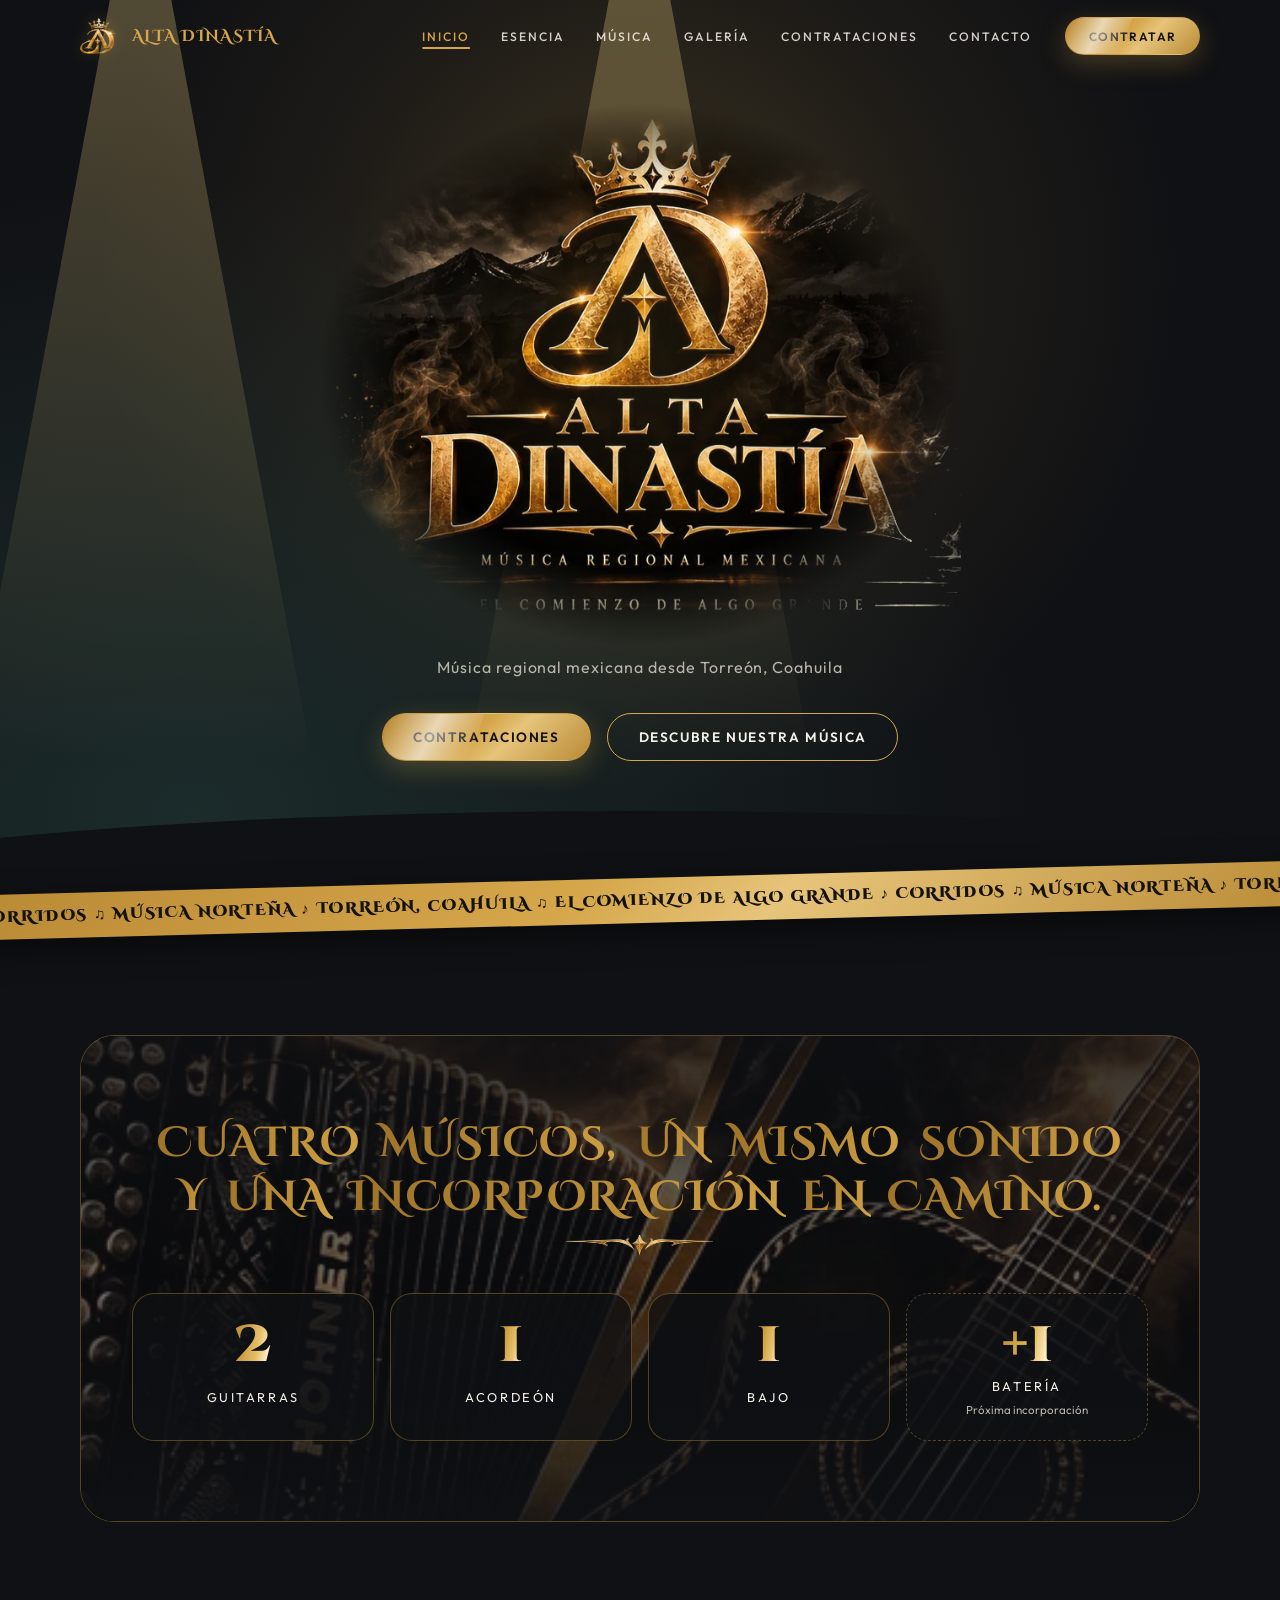
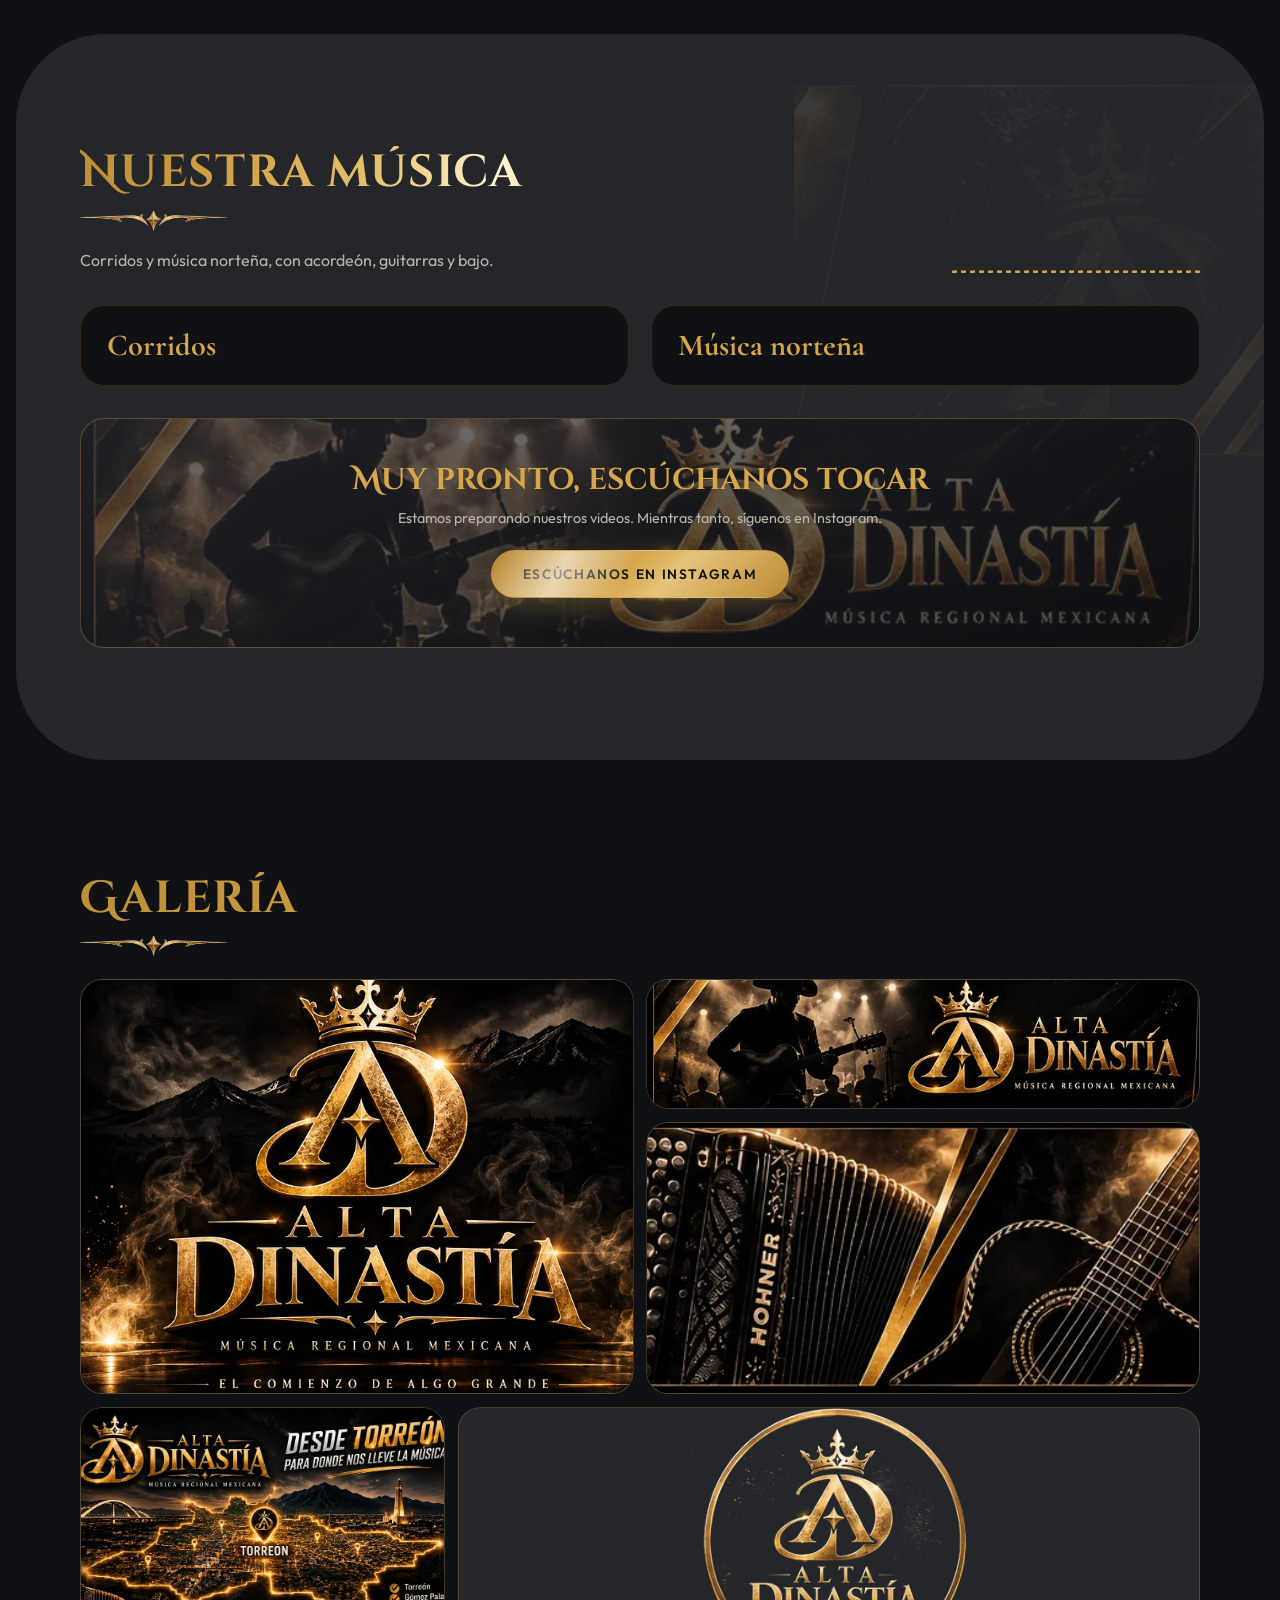
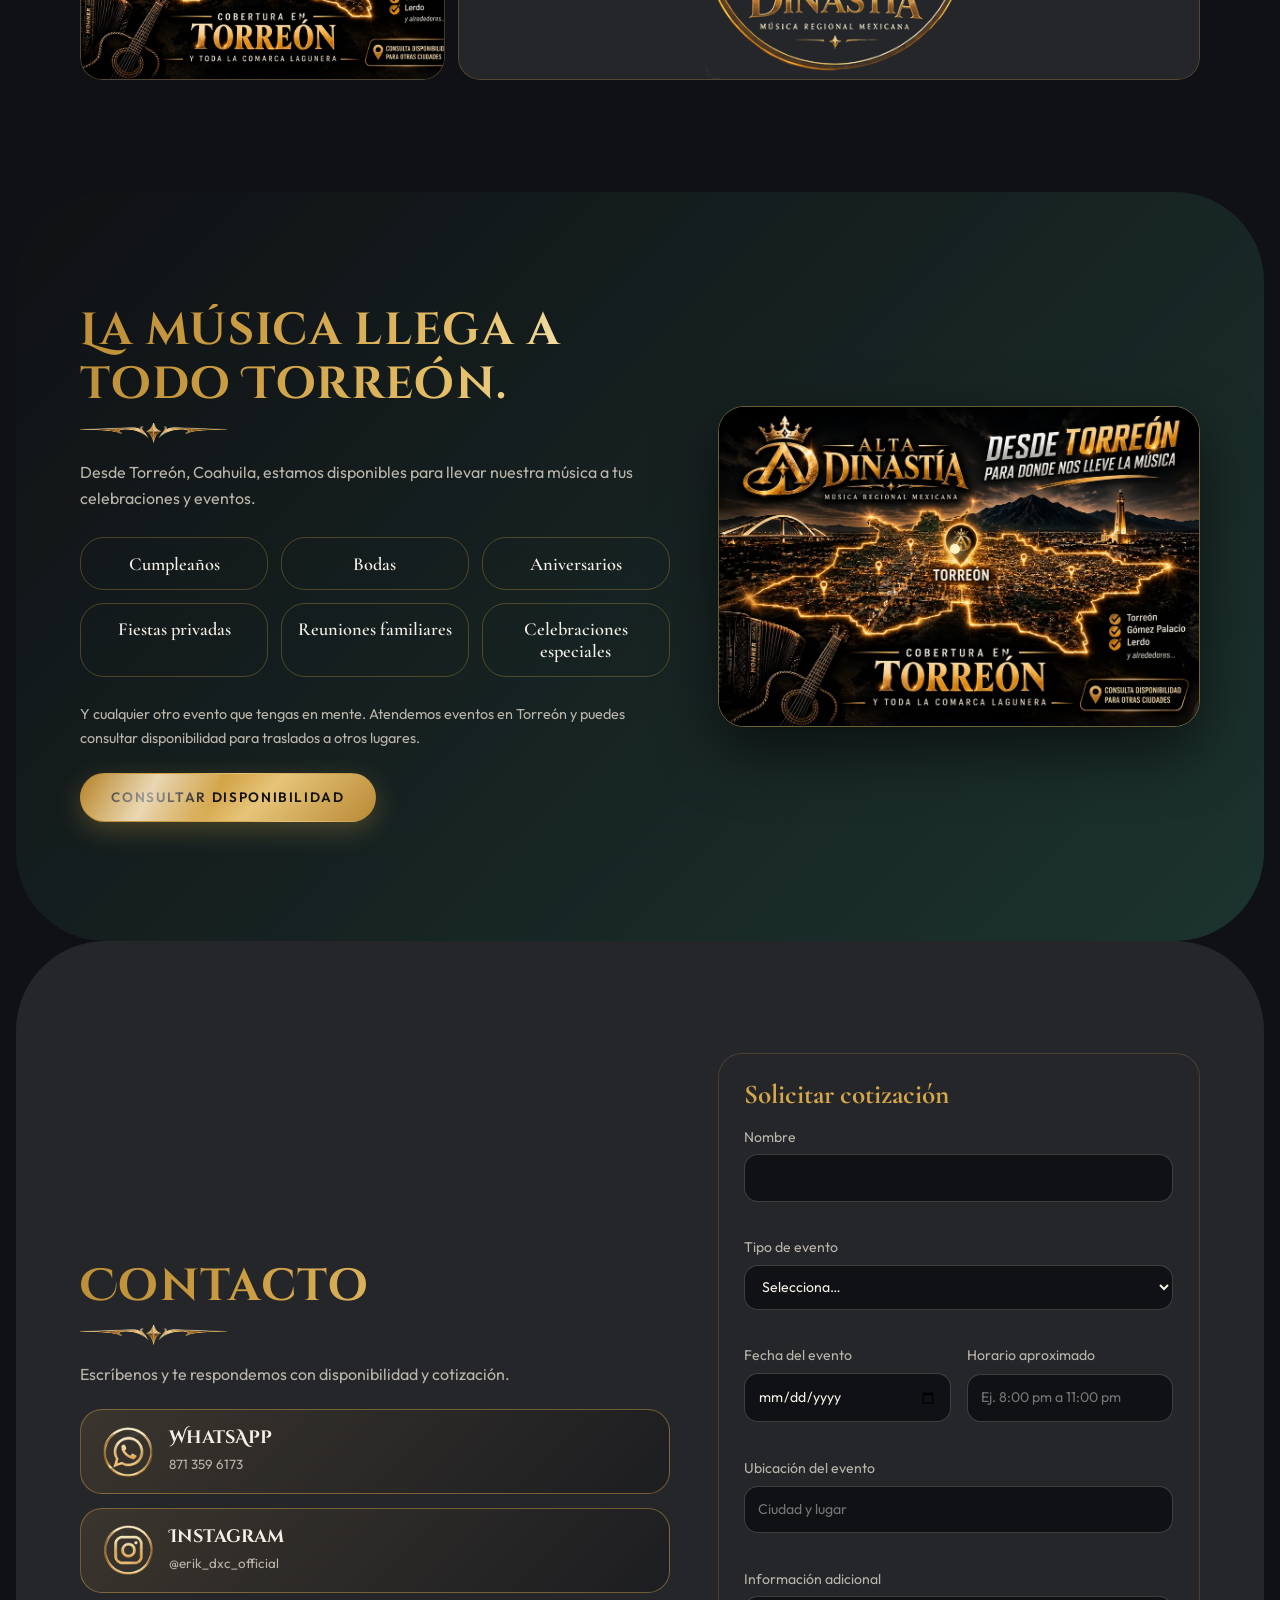
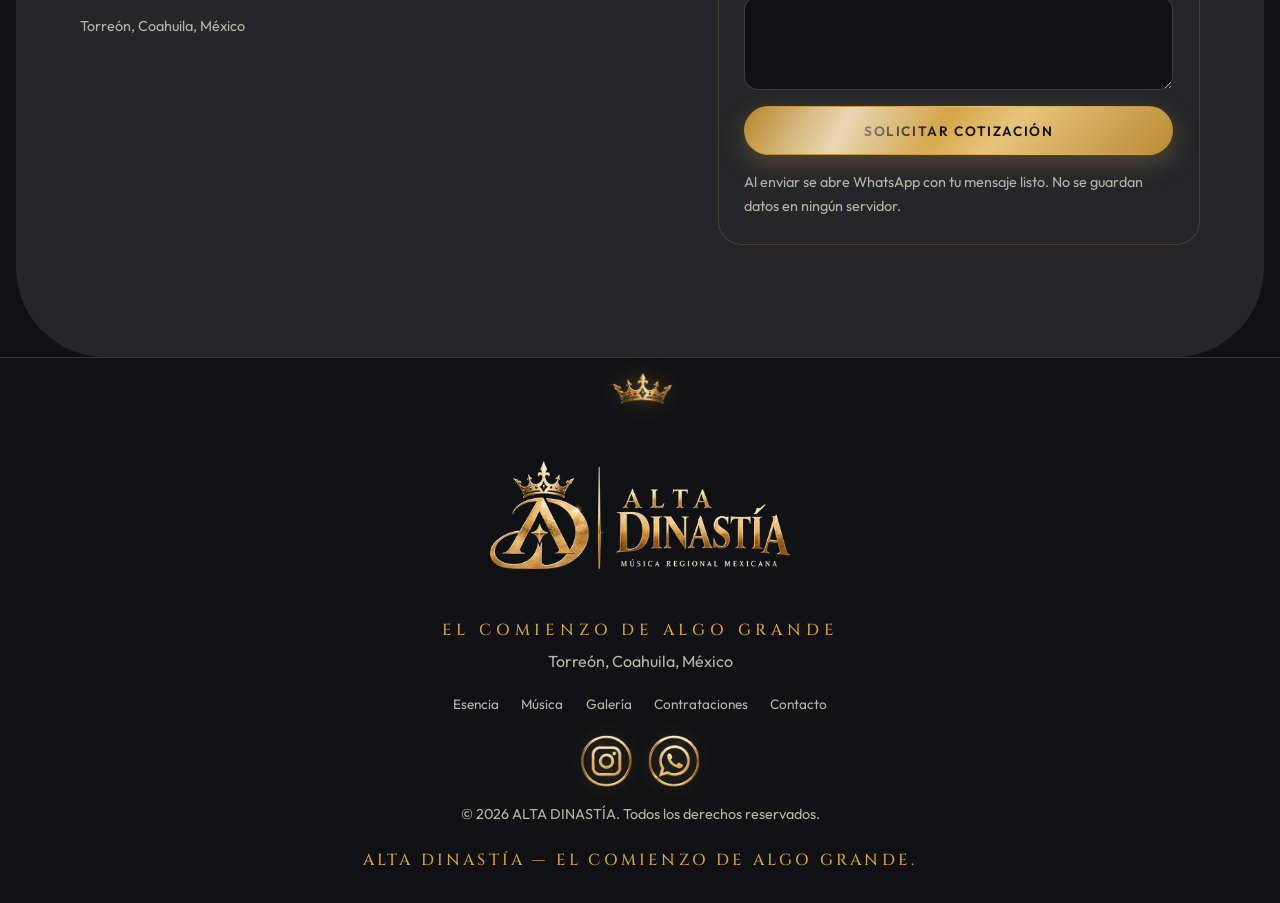
==== index.html @ b4c367b4 "initial commit" ====
<!DOCTYPE html>
<html lang="es-MX">
<head>
<meta charset="utf-8">
<meta name="viewport" content="width=device-width, initial-scale=1, viewport-fit=cover">
<title>ALTA DINASTÍA</title>
<meta name="description" content="ALTA DINASTÍA, agrupación independiente de música regional mexicana de Torreón, Coahuila. Corridos y música norteña para bodas, cumpleaños y eventos en La Laguna. Solicita tu cotización por WhatsApp.">
<meta name="keywords" content="ALTA DINASTÍA, grupo norteño en Torreón, grupo musical Torreón Coahuila, contratación música regional mexicana, grupo para eventos Torreón, música en vivo La Laguna, corridos y norteñas Torreón">
<meta property="og:title" content="ALTA DINASTÍA — El comienzo de algo grande">
<meta property="og:description" content="Música regional mexicana desde Torreón, Coahuila.">
<meta property="og:type" content="website">
<meta name="theme-color" content="#101114">
<link rel="icon" type="image/png" href="img/favicon.png">
<link rel="preconnect" href="https://fonts.googleapis.com">
<link rel="preconnect" href="https://fonts.gstatic.com" crossorigin>
<link rel="preload" as="image" href="img/hero.webp" fetchpriority="high">
<link rel="preload" as="style" href="https://fonts.googleapis.com/css2?family=Cinzel+Decorative:wght@700;900&family=Cinzel:wght@500;600&family=Cormorant+Garamond:ital,wght@0,500;0,700;1,500&family=Outfit:wght@400;500;600&display=swap" onload="this.onload=null;this.rel='stylesheet'">
<noscript><link rel="stylesheet" href="https://fonts.googleapis.com/css2?family=Cinzel+Decorative:wght@700;900&family=Cinzel:wght@500;600&family=Cormorant+Garamond:ital,wght@0,500;0,700;1,500&family=Outfit:wght@400;500;600&display=swap"></noscript>
<script type="application/ld+json">
{"@context":"https://schema.org","@type":"MusicGroup","name":"ALTA DINASTÍA","description":"Agrupación independiente de música regional mexicana: corridos y música norteña.","genre":["Corridos","Música norteña"],"address":{"@type":"PostalAddress","addressLocality":"Torreón","addressRegion":"Coahuila","addressCountry":"MX"},"areaServed":"Torreón, Coahuila","sameAs":["https://www.instagram.com/erik_dxc_official/"],"telephone":"+52 871 797 2928"}
</script>
<link rel="stylesheet" href="style.css">
<script src="js/perf.js"></script>
</head>
<body>
<svg width="0" height="0" style="position:absolute" aria-hidden="true"><symbol id="crown" viewBox="0 0 64 64"><path d="M10 22l11 9 11-15 11 15 11-9-4 16H14z" fill="#D5A64A"/><path d="M20 58l12-26 12 26M25 49h14" fill="none" stroke="#D5A64A" stroke-width="5" stroke-linejoin="round"/></symbol></svg>

<header id="top"><div class="scrim" id="scrim"></div><div class="progress" id="prog"></div><div class="wrap nav">
<a href="#inicio" class="brand" aria-label="ALTA DINASTÍA, inicio"><span class="bimg" aria-hidden="true"></span><span class="bname">ALTA DINASTÍA</span></a>
<nav id="menu" aria-label="Principal"><ul>
<li><a href="#inicio">INICIO</a></li><li><a href="#esencia">ESENCIA</a></li><li><a href="#musica">MÚSICA</a></li><li><a href="#galeria">GALERÍA</a></li><li><a href="#contratar">CONTRATACIONES</a></li><li><a href="#contacto">CONTACTO</a></li>
</ul>
<div class="mfoot"><a class="btn gold" href="https://wa.me/528713596173?text=Hola%2C%20me%20interesa%20contratar%20a%20ALTA%20DINAST%C3%8DA%20para%20un%20evento.%20Me%20gustar%C3%ADa%20conocer%20su%20disponibilidad%2C%20servicios%20y%20cotizaci%C3%B3n." data-wa="Hola, me interesa contratar a ALTA DINASTÍA para un evento. Me gustaría conocer su disponibilidad, servicios y cotización." target="_blank" rel="noopener">CONSULTAR POR WHATSAPP</a><div class="soc"><a href="https://www.instagram.com/erik_dxc_official/" target="_blank" rel="noopener" aria-label="Instagram" class="ig"></a><a href="https://wa.me/528713596173?text=Hola%2C%20me%20interesa%20contratar%20a%20ALTA%20DINAST%C3%8DA%20para%20un%20evento.%20Me%20gustar%C3%ADa%20conocer%20su%20disponibilidad%2C%20servicios%20y%20cotizaci%C3%B3n." data-wa="Hola, me interesa contratar a ALTA DINASTÍA para un evento. Me gustaría conocer su disponibilidad, servicios y cotización." target="_blank" rel="noopener" aria-label="WhatsApp" class="wai2"></a></div></div></nav>
<a class="btn gold navcta" href="#contratar">CONTRATAR</a>
<button id="burger" aria-label="Abrir menú" aria-expanded="false" aria-controls="menu"><span></span><span></span><span></span></button>
</div></header>

<main>
<section id="inicio"><div class="beams" aria-hidden="true"><i></i><i></i><i></i></div><div class="notes" id="notes" aria-hidden="true"></div>
<div class="wrap">
<div class="art"><div class="art-img" role="img" aria-label="Logotipo de ALTA DINASTÍA: corona dorada y monograma AD sobre montañas con humo"></div><div class="sheen" aria-hidden="true"></div><div class="tws" id="tws" aria-hidden="true"></div></div>
<h1 class="sr">ALTA DINASTÍA</h1>
<p class="sub">Música regional mexicana desde Torreón, Coahuila</p>
<div class="cta"><a class="btn gold" href="#contratar">CONTRATACIONES</a><a class="btn" href="#musica">DESCUBRE NUESTRA MÚSICA</a></div>
</div></section>
<div class="marquee" aria-hidden="true"><div><span>♪ CORRIDOS ♫ MÚSICA NORTEÑA ♪ TORREÓN, COAHUILA ♫ EL COMIENZO DE ALGO GRANDE ♪ CORRIDOS ♫ MÚSICA NORTEÑA ♪ TORREÓN, COAHUILA ♫ EL COMIENZO DE ALGO GRANDE </span><span>♪ CORRIDOS ♫ MÚSICA NORTEÑA ♪ TORREÓN, COAHUILA ♫ EL COMIENZO DE ALGO GRANDE ♪ CORRIDOS ♫ MÚSICA NORTEÑA ♪ TORREÓN, COAHUILA ♫ EL COMIENZO DE ALGO GRANDE </span></div></div>
<section id="esencia"><div class="wrap"><div class="ess">
<h2 class="stmt">CUATRO MÚSICOS, UN MISMO SONIDO Y UNA INCORPORACIÓN EN CAMINO.</h2>
<div class="inst-row">
<article class="ins"><b>2</b><span>Guitarras</span></article>
<article class="ins"><b>1</b><span>Acordeón</span></article>
<article class="ins"><b>1</b><span>Bajo</span></article>
<article class="ins soon"><b>+1</b><span>Batería</span><em>Próxima incorporación</em></article>
</div></div></div></section>

<section id="musica"><div class="wrap">
<div class="mhead"><div><h2>Nuestra música</h2><p class="lead">Corridos y música norteña, con acordeón, guitarras y bajo.</p></div><div class="eqb" id="eq" aria-hidden="true"></div></div>
<div class="genre"><div class="card"><h3>Corridos</h3></div><div class="card"><h3>Música norteña</h3></div></div>
<div class="vids" id="vids"></div>
</div></section>

<section id="galeria"><div class="wrap">
<h2>Galería</h2>
<div class="tabs" id="tabs" role="group" aria-label="Categorías de la galería"></div>
<div class="mosaic" id="gallery"></div>
</div></section>

<section id="contratar"><div class="wrap split">
<div>
<h2>La música llega a todo Torreón.</h2>
<p class="lead">Desde Torreón, Coahuila, estamos disponibles para llevar nuestra música a tus celebraciones y eventos.</p>
<div class="events"><span>Cumpleaños</span><span>Bodas</span><span>Aniversarios</span><span>Fiestas privadas</span><span>Reuniones familiares</span><span>Celebraciones especiales</span></div>
<p class="note">Y cualquier otro evento que tengas en mente. Atendemos eventos en Torreón y puedes consultar disponibilidad para traslados a otros lugares.</p>
<p style="margin-top:1.4rem"><a class="btn gold" href="https://wa.me/528713596173?text=Hola%2C%20me%20interesa%20contratar%20a%20ALTA%20DINAST%C3%8DA%20para%20un%20evento.%20Me%20gustar%C3%ADa%20conocer%20su%20disponibilidad%2C%20servicios%20y%20cotizaci%C3%B3n." data-wa="Hola, me interesa contratar a ALTA DINASTÍA para un evento. Me gustaría conocer su disponibilidad, servicios y cotización." target="_blank" rel="noopener">CONSULTAR DISPONIBILIDAD</a></p>
</div>
<div class="cov" id="cov" role="button" tabindex="0" aria-label="Ampliar imagen de cobertura: Torreón, Gómez Palacio, Lerdo y toda la Comarca Lagunera"><div class="cov-img"></div><div class="cov-lit"></div><div class="cov-pin"><i></i><i></i><b></b></div></div>
</div></section>

<section id="contacto" style="background:var(--card)"><div class="wrap split">
<div>
<h2>Contacto</h2>
<p class="lead">Escríbenos y te respondemos con disponibilidad y cotización.</p>
<div class="cbtns">
<a class="cbtn" href="https://wa.me/528713596173?text=Hola%2C%20me%20interesa%20contratar%20a%20ALTA%20DINAST%C3%8DA%20para%20un%20evento.%20Me%20gustar%C3%ADa%20conocer%20su%20disponibilidad%2C%20servicios%20y%20cotizaci%C3%B3n." data-wa="Hola, me interesa contratar a ALTA DINASTÍA para un evento. Me gustaría conocer su disponibilidad, servicios y cotización." target="_blank" rel="noopener"><span class="ico wai2"></span><span><b>WhatsApp</b><small>871 359 6173</small></span></a>
<a class="cbtn" href="https://www.instagram.com/erik_dxc_official/" target="_blank" rel="noopener"><span class="ico ig"></span><span><b>Instagram</b><small>@erik_dxc_official</small></span></a>
</div>
<p class="note">Torreón, Coahuila, México</p>
</div>
<form id="quote" novalidate>
<h3 style="font-size:1.7rem;color:var(--gold)">Solicitar cotización</h3>
<label>Nombre<input name="nombre" autocomplete="name" required><span class="err"></span></label>
<label>Tipo de evento<select name="tipo" required><option value="">Selecciona…</option><option>Cumpleaños</option><option>Boda</option><option>Aniversario</option><option>Fiesta privada</option><option>Reunión familiar</option><option>Evento empresarial</option><option>Celebración especial</option><option>Evento social</option><option>Otro</option></select><span class="err"></span></label>
<div class="row">
<label>Fecha del evento<input type="date" name="fecha" required><span class="err"></span></label>
<label>Horario aproximado<input name="hora" placeholder="Ej. 8:00 pm a 11:00 pm"><span class="err"></span></label>
</div>
<label>Ubicación del evento<input name="lugar" required placeholder="Ciudad y lugar"><span class="err"></span></label>
<label>Información adicional<textarea name="extra" rows="3"></textarea></label>
<button class="btn gold" type="submit">SOLICITAR COTIZACIÓN</button>
<p class="note" style="margin-top:0">Al enviar se abre WhatsApp con tu mensaje listo. No se guardan datos en ningún servidor.</p>
</form>
</div></section>

<dialog id="lb" aria-label="Visor"><button class="x" aria-label="Cerrar">×</button><button class="pv" aria-label="Anterior">‹</button><button class="nx" aria-label="Siguiente">›</button><div id="lbBody"></div><div class="lbf"><span id="lbCap"></span><div class="eqb" id="eq2" hidden aria-hidden="true"></div></div></dialog>
</main>

<footer><div class="wrap">
<div class="fcrown" aria-hidden="true"></div>
<div class="fhoriz" role="img" aria-label="ALTA DINASTÍA, música regional mexicana"></div>
<p class="slogan" style="animation:none">EL COMIENZO DE ALGO GRANDE</p>
<p class="sub">Torreón, Coahuila, México</p>
<ul><li><a href="#esencia">Esencia</a></li><li><a href="#musica">Música</a></li><li><a href="#galeria">Galería</a></li><li><a href="#contratar">Contrataciones</a></li><li><a href="#contacto">Contacto</a></li></ul>
<div class="soc"><a href="https://www.instagram.com/erik_dxc_official/" target="_blank" rel="noopener" aria-label="Instagram de ALTA DINASTÍA" class="ig"></a><a href="https://wa.me/528713596173?text=Hola%2C%20me%20interesa%20contratar%20a%20ALTA%20DINAST%C3%8DA%20para%20un%20evento.%20Me%20gustar%C3%ADa%20conocer%20su%20disponibilidad%2C%20servicios%20y%20cotizaci%C3%B3n." data-wa="Hola, me interesa contratar a ALTA DINASTÍA para un evento. Me gustaría conocer su disponibilidad, servicios y cotización." target="_blank" rel="noopener" aria-label="WhatsApp de ALTA DINASTÍA" class="wai2"></a></div>
<p class="note">© <span id="yr"></span> ALTA DINASTÍA. Todos los derechos reservados.</p>
<p class="fin">ALTA DINASTÍA — EL COMIENZO DE ALGO GRANDE.</p>
</div></footer>
<script src="js/main.js" defer></script>
</body>
</html>
---- style.css ----
:root{--u-hero:url(img/hero.webp);--u-heromask:url([data-uri]);--u-iso:url(img/iso.webp);--u-sep1:url(img/sep1.webp);--u-sep2:url(img/sep2.webp)}

:root{--bg:#101114;--gold:#D5A64A;--ivory:#F4F0E8;--teal:#315C55;--card:#25262A;--muted:#b9b5ab;--serif:'Cormorant Garamond',Georgia,'Times New Roman',serif;--sans:'Outfit',system-ui,-apple-system,'Segoe UI',sans-serif;--gold-grad:linear-gradient(135deg,#b98a35,#D5A64A 45%,#e6c47a 60%,#b98a35)}
*{box-sizing:border-box;margin:0}
html{scroll-behavior:smooth;scroll-padding-top:72px;-webkit-text-size-adjust:100%}
body{background:var(--bg);color:var(--ivory);font:400 1rem/1.65 var(--sans);overflow-x:hidden;padding-top:env(safe-area-inset-top,0px)}
img,video{max-width:100%;display:block}
a{color:inherit;text-decoration:none}
:focus-visible{outline:2px solid var(--gold);outline-offset:3px}
h1,h2,h3{font-family:var(--serif);font-weight:700;line-height:1.1}
h2{font-size:clamp(2rem,5vw,3.4rem);color:var(--gold);margin-bottom:1rem}
.wrap{width:min(1120px,92%);margin-inline:auto}
section{padding:clamp(4rem,9vw,7rem) 0}
.lead{color:var(--muted);max-width:60ch}
.btn{display:inline-block;padding:.85rem 1.6rem;border:1px solid var(--gold);font:600 .85rem var(--sans);letter-spacing:.12em;cursor:pointer;transition:.25s;background:none;color:var(--ivory)}
.btn.gold{background:var(--gold-grad);color:#14110a;border-color:transparent}
.btn:hover{transform:translateY(-2px);background-color:var(--teal);border-color:var(--teal)}
.btn.gold:hover{filter:brightness(1.08);background-color:transparent}
header{position:fixed;inset:0 0 auto;z-index:50;padding-top:env(safe-area-inset-top,0px);background:rgba(16,17,20,.88);backdrop-filter:blur(8px);border-bottom:1px solid rgba(213,166,74,.2)}
.nav{display:flex;align-items:center;justify-content:space-between;height:64px}
.brand{display:flex;align-items:center;gap:.6rem;font:700 1.15rem var(--serif);letter-spacing:.08em;color:var(--gold)}
.brand svg{width:34px;height:34px}
nav ul{display:flex;gap:1.6rem;list-style:none;padding:0}
nav a{font-size:.8rem;letter-spacing:.14em;padding:.4rem 0;border-bottom:2px solid transparent;transition:.2s}
nav a:hover,nav a.on{color:var(--gold);border-color:var(--gold)}
#burger{display:none;background:none;border:0;color:var(--gold);font-size:1.7rem;cursor:pointer}
#inicio{min-height:100svh;display:grid;align-items:center;text-align:center;position:relative;padding-top:90px;background:radial-gradient(ellipse at 50% 30%,rgba(213,166,74,.16),transparent 60%),radial-gradient(ellipse at 15% 90%,rgba(49,92,85,.35),transparent 55%),var(--bg)}
#inicio .logo{width:clamp(110px,18vw,170px);margin:0 auto 1.2rem;animation:rise 1.2s ease both}
#inicio h1{font-size:clamp(2.8rem,10vw,6.5rem);letter-spacing:.06em;background:var(--gold-grad);-webkit-background-clip:text;background-clip:text;color:transparent;animation:rise 1.2s .15s ease both}
.slogan{font:italic 500 clamp(1.2rem,3vw,1.9rem) var(--serif);margin:.8rem 0 .4rem;animation:rise 1.2s .3s ease both}
.sub{color:var(--muted);animation:rise 1.2s .4s ease both}
.cta{display:flex;gap:1rem;justify-content:center;flex-wrap:wrap;margin-top:2rem;animation:rise 1.2s .55s ease both}
@keyframes rise{from{opacity:0;transform:translateY(24px)}to{opacity:1;transform:none}}
.split{display:grid;grid-template-columns:1.1fr .9fr;gap:3rem;align-items:center}
@media(max-width:820px){.split{grid-template-columns:1fr}}
.about p{margin-bottom:1rem;color:#dcd8cf}
blockquote{font:italic 500 clamp(1.5rem,3.4vw,2.2rem)/1.25 var(--serif);color:var(--gold);border-left:3px solid var(--gold);padding-left:1.2rem;margin-top:1.8rem}
.ph{position:relative;aspect-ratio:4/5;background:linear-gradient(160deg,#2c2d32,#1a1b1f);border:1px solid rgba(213,166,74,.25);display:grid;place-items:center;text-align:center;color:var(--muted);font-size:.85rem;padding:1rem;overflow:hidden}
.ph img{position:absolute;inset:0;width:100%;height:100%;object-fit:cover}
.ph svg{width:46px;opacity:.5;margin:0 auto .5rem}
.cards{display:grid;grid-template-columns:repeat(auto-fit,minmax(230px,1fr));gap:1.4rem;margin-top:2.2rem}
.card{background:var(--card);border:1px solid rgba(213,166,74,.15);transition:.3s;overflow:hidden}
.card:hover{border-color:var(--gold);transform:translateY(-4px)}
.card .body{padding:1.1rem 1.2rem 1.4rem}
.card h3{font-size:1.5rem}
.tag{color:var(--gold);font-size:.85rem;margin:.2rem 0 .5rem}
.card p{color:var(--muted);font-size:.92rem}
#musica,#presentaciones{background:var(--card)}
.genre{display:grid;grid-template-columns:1fr 1fr;gap:1.4rem;margin:2rem 0}
@media(max-width:700px){.genre{grid-template-columns:1fr}}
.genre .card{background:var(--bg);padding:1.6rem}
.genre h3{font-size:1.9rem;color:var(--gold)}
.tabs{display:flex;flex-wrap:wrap;gap:.5rem;margin:1.4rem 0}
.tabs button{background:none;border:1px solid rgba(213,166,74,.35);color:var(--ivory);padding:.5rem 1rem;font:500 .85rem var(--sans);cursor:pointer;transition:.2s}
.tabs button[aria-pressed=true]{background:var(--teal);border-color:var(--teal)}
.grid{display:grid;grid-template-columns:repeat(auto-fill,minmax(250px,1fr));gap:1rem}
dialog{border:1px solid var(--gold);background:#000;color:var(--ivory);padding:0;max-width:min(94vw,960px);width:100%}
dialog::backdrop{background:rgba(0,0,0,.85)}
dialog .x{position:absolute;top:.5rem;right:.7rem;z-index:2;background:rgba(0,0,0,.6);color:var(--ivory);border:1px solid var(--gold);width:40px;height:40px;font-size:1.3rem;cursor:pointer}
#lbBody{display:grid;place-items:center;min-height:200px}
#lbBody iframe{width:100%;aspect-ratio:16/9;border:0}
#lbBody img,#lbBody video{max-height:85vh;width:auto;margin:auto}
.events{display:grid;grid-template-columns:repeat(auto-fit,minmax(170px,1fr));gap:.8rem;margin:1.6rem 0}
.events span{border:1px solid rgba(213,166,74,.3);padding:.9rem 1rem;font:600 1.15rem var(--serif);text-align:center}
.note{font-size:.9rem;color:var(--muted);margin-top:1rem}
details{border-bottom:1px solid rgba(213,166,74,.25);padding:1.1rem 0}
summary{cursor:pointer;font:600 1.3rem var(--serif);list-style:none;display:flex;justify-content:space-between;gap:1rem}
summary::-webkit-details-marker{display:none}
summary::after{content:'+';color:var(--gold);font-size:1.5rem;line-height:1}
details[open] summary::after{content:'–'}
details p{margin-top:.7rem;color:var(--muted);max-width:70ch}
form{background:var(--card);border:1px solid rgba(213,166,74,.2);padding:1.6rem;display:grid;gap:1rem}
label{display:grid;gap:.35rem;font-size:.88rem;color:var(--muted)}
input,select,textarea{font:inherit;background:var(--bg);color:var(--ivory);border:1px solid rgba(244,240,232,.2);padding:.7rem .8rem;width:100%}
input[aria-invalid=true],select[aria-invalid=true]{border-color:#e07a5f}
.err{color:#f0a08a;font-size:.8rem;min-height:1em}
.row{display:grid;grid-template-columns:1fr 1fr;gap:1rem}
@media(max-width:560px){.row{grid-template-columns:1fr}}
.links{display:flex;flex-wrap:wrap;gap:.8rem;margin:1.2rem 0}
footer{border-top:1px solid rgba(213,166,74,.25);padding:3rem 0 2rem;text-align:center}
footer .logo{width:64px;margin:0 auto .6rem}
footer ul{list-style:none;padding:0;display:flex;gap:1.4rem;justify-content:center;flex-wrap:wrap;margin:1.2rem 0;font-size:.85rem;color:var(--muted)}
.fin{font:italic 500 1.2rem var(--serif);color:var(--gold);margin-top:1.4rem}
#wa{position:fixed;right:max(1rem,env(safe-area-inset-right));bottom:max(1rem,env(safe-area-inset-bottom));z-index:60;width:58px;height:58px;border-radius:50%;background:#1f8f4d;display:grid;place-items:center;box-shadow:0 6px 18px rgba(0,0,0,.5);transition:.2s}
#wa:hover{transform:scale(1.07)}
#wa svg{width:30px;fill:#fff}
@media(prefers-reduced-motion:reduce){*{animation:none!important;transition:none!important;scroll-behavior:auto!important}}
:root{--display:'Cinzel Decorative','Cormorant Garamond',Georgia,serif;--script:'Pinyon Script','Cormorant Garamond',cursive}
h1,h2,.brand{font-family:var(--display)}
.brand{font-size:1rem}
h2{font-size:clamp(1.7rem,4.2vw,2.8rem);letter-spacing:.03em;line-height:1.2;background-image:linear-gradient(100deg,#a87a2a 0%,#D5A64A 35%,#fff0c0 50%,#D5A64A 65%,#a87a2a 100%);background-size:250% auto;-webkit-background-clip:text;background-clip:text;color:transparent;animation:shine 7s linear infinite}
#inicio h1{font-size:clamp(2.1rem,8.5vw,5.4rem);line-height:1.15;background-image:linear-gradient(100deg,#a87a2a 0%,#D5A64A 30%,#fff3c8 50%,#D5A64A 70%,#a87a2a 100%);background-size:250% auto;animation:rise 1.2s .15s ease both,shine 6s linear infinite 1.4s}
@keyframes shine{to{background-position:-250% center}}
.slogan,.fin{font-family:var(--script);font-style:normal;font-weight:400;color:var(--gold);font-size:clamp(1.9rem,5.5vw,3.2rem);letter-spacing:.02em;text-shadow:0 0 24px rgba(213,166,74,.35)}
.fin{font-size:clamp(1.4rem,3.5vw,2rem)}
blockquote{font-family:var(--script);font-style:normal;font-weight:400;font-size:clamp(1.8rem,4vw,2.6rem);border-left:0;padding:1.2rem 1.4rem;background:rgba(213,166,74,.07);border-radius:24px;border:1px solid rgba(213,166,74,.25)}
header{border-radius:0 0 28px 28px}
.btn{border-radius:999px;padding:.9rem 1.9rem}
.card,.item,.map,form,.events span,.empty,.tabs button{border-radius:24px}
.ph,dialog{border-radius:24px}
input,select,textarea{border-radius:14px}
#musica,#presentaciones,#contacto,#contratar{border-radius:clamp(32px,7vw,90px);margin-inline:clamp(.4rem,1.5vw,1rem)}
#inicio{overflow:hidden}
#inicio::after{content:"";position:absolute;inset:auto 0 -1px;height:90px;background:var(--bg);clip-path:ellipse(70% 100% at 50% 100%);z-index:3}
#inicio .wrap{position:relative;z-index:2}
.beams{position:absolute;inset:0;pointer-events:none;mix-blend-mode:screen}
.beams i{position:absolute;top:-8%;width:34vmax;height:120%;background:linear-gradient(180deg,rgba(255,224,140,.3),transparent 78%);clip-path:polygon(46% 0,54% 0,100% 100%,0 100%);transform-origin:50% 0;animation:sway 9s ease-in-out infinite alternate}
.beams i:nth-child(1){left:-6%;animation-duration:11s}
.beams i:nth-child(2){left:33%;animation-duration:8s;animation-delay:-3s}
.beams i:nth-child(3){right:-6%;animation-duration:10s;animation-delay:-6s}
@keyframes sway{from{transform:rotate(-16deg)}to{transform:rotate(16deg)}}
.notes{position:absolute;inset:0;pointer-events:none;overflow:hidden}
.notes span{position:absolute;bottom:-50px;color:rgba(230,196,122,.6);text-shadow:0 0 12px rgba(213,166,74,.6);animation:floatup linear infinite}
@keyframes floatup{0%{transform:translateY(0) rotate(-10deg);opacity:0}15%{opacity:.9}100%{transform:translateY(-115vh) rotate(25deg);opacity:0}}
#inicio .logo{filter:drop-shadow(0 0 28px rgba(213,166,74,.65));animation:rise 1.2s ease both,glow 4s ease-in-out infinite 1.2s}
@keyframes glow{50%{filter:drop-shadow(0 0 46px rgba(240,205,120,.95))}}
body::after{content:"";position:fixed;inset:0;pointer-events:none;z-index:40;background:radial-gradient(520px circle at var(--mx,50%) var(--my,30%),rgba(213,166,74,.08),transparent 60%)}
.marquee{overflow:hidden;white-space:nowrap;background:var(--gold-grad);color:#14110a;padding:.75rem 0;transform:rotate(-1.5deg);margin:-1.4rem -3% 0;position:relative;z-index:4;font:900 .95rem var(--display);letter-spacing:.12em;box-shadow:0 10px 30px rgba(0,0,0,.5)}
.marquee div{display:inline-block;animation:mq 30s linear infinite}
@keyframes mq{to{transform:translateX(-50%)}}
@keyframes spin{to{transform:rotate(360deg)}}
@keyframes eq{from{transform:scaleY(.15)}to{transform:scaleY(1)}}
@keyframes bob{50%{transform:translateY(-8px) rotate(-4deg)}}
.card:hover{box-shadow:0 14px 40px rgba(213,166,74,.2)}
.btn.gold{position:relative;overflow:hidden;box-shadow:0 8px 26px rgba(213,166,74,.28)}
.btn.gold::after{content:"";position:absolute;top:0;left:-80%;width:45%;height:100%;background:linear-gradient(100deg,transparent,rgba(255,255,255,.6),transparent);transform:skewX(-20deg);animation:sweep 3.6s ease-in-out infinite}
@keyframes sweep{60%,100%{left:150%}}
#contratar{background:linear-gradient(135deg,#101114,#1c332e,#101114)!important;background-size:200% 200%!important;animation:drift 14s ease-in-out infinite alternate}
@keyframes drift{to{background-position:100% 100%}}
.rv{opacity:0;transform:translateY(34px) scale(.97);transition:opacity .9s cubic-bezier(.2,.7,.2,1),transform .9s cubic-bezier(.2,.7,.2,1)}
.rv.in{opacity:1;transform:none}
#wa{background:none;box-shadow:none;width:64px;height:64px}
#wa .wai{width:100%;height:100%;filter:drop-shadow(0 6px 12px rgba(0,0,0,.55))}
#wa .old{display:none}
#wa::before{content:"";position:absolute;inset:0;border-radius:50%;border:2px solid #25D366;animation:ping 2.2s ease-out infinite}
@keyframes ping{to{transform:scale(1.7);opacity:0}}
:root{--gold-text:linear-gradient(100deg,#9c7228 0%,#c99a3f 28%,#e6c06a 41%,#fff5d2 50%,#e6c06a 59%,#c99a3f 72%,#9c7228 100%)}
.slogan,.fin{font-family:'Cinzel','Cormorant Garamond',serif;font-style:normal;font-weight:500;letter-spacing:.3em;font-size:clamp(.78rem,2vw,1rem);text-shadow:none}
.fin{letter-spacing:.2em;font-size:clamp(.8rem,2vw,1rem)}
blockquote{font-family:'Cormorant Garamond',Georgia,serif;font-style:normal;font-weight:600;font-size:clamp(1.5rem,3.2vw,2.1rem);line-height:1.3}
h2,#inicio h1{background-image:var(--gold-text);background-size:320% 100%;background-position:100% 0;animation:goldpass 10s cubic-bezier(.45,0,.25,1) infinite}
@keyframes goldpass{0%,30%{background-position:100% 0}75%,100%{background-position:0% 0}}
h2::after{content:"";display:block;height:20px;width:min(240px,60%);margin-top:.7rem;background:var(--u-sep2) left center/contain no-repeat;-webkit-text-fill-color:initial}
.brand{gap:.5rem}.bimg{width:44px;height:40px;background:var(--u-iso) center/contain no-repeat;filter:drop-shadow(0 0 8px rgba(213,166,74,.4))}
#inicio h1.sr{position:absolute!important;width:1px;height:1px;overflow:hidden;clip:rect(0 0 0 0);white-space:nowrap;background:none;color:inherit;animation:none}
.art{position:relative;width:min(94vw,calc(60svh*1.1875),720px);aspect-ratio:760/640;margin:0 auto .6rem;animation:rise 1.4s ease both}
.art-img,.sheen,.art .tws{position:absolute;inset:0}
.art-img{background:var(--u-hero) center/100% 100% no-repeat;-webkit-mask:radial-gradient(ellipse 68% 66% at 50% 50%,#000 58%,transparent 100%);mask:radial-gradient(ellipse 68% 66% at 50% 50%,#000 58%,transparent 100%)}
.sheen{pointer-events:none;mix-blend-mode:screen;background:linear-gradient(105deg,transparent 44%,rgba(255,246,214,.85) 50%,transparent 56%);background-size:200% 100%;background-position:115% 0;animation:pass 8s cubic-bezier(.45,0,.25,1) infinite 2s}
.art .sheen{-webkit-mask:var(--u-heromask) center/100% 100% no-repeat;mask:var(--u-heromask) center/100% 100% no-repeat}
@keyframes pass{0%,35%{background-position:115% 0}80%,100%{background-position:-15% 0}}
.tws i{position:absolute;width:20px;height:20px;margin:-10px;background:linear-gradient(90deg,transparent 42%,#fff 50%,transparent 58%),linear-gradient(0deg,transparent 42%,#fff 50%,transparent 58%);filter:drop-shadow(0 0 6px #f3d58a);opacity:0;animation:tw 4s ease-in-out infinite}
@keyframes tw{0%,100%{opacity:0;transform:scale(.3) rotate(0)}50%{opacity:1;transform:scale(1) rotate(45deg)}}
#inicio{padding-top:78px}#inicio .sub{letter-spacing:.06em}
#musica{position:relative;overflow:hidden}
#musica::before{content:"";position:absolute;right:-4%;top:6%;width:min(520px,70%);aspect-ratio:296/220;background:var(--u-mono) center/contain no-repeat;opacity:.1;pointer-events:none}
#musica .wrap{position:relative}
.fcrown{width:64px;height:38px;margin:-3.3rem auto 1rem;background:var(--u-crown) center/contain no-repeat;filter:drop-shadow(0 0 10px rgba(213,166,74,.5))}
.fhoriz{width:min(300px,80%);aspect-ratio:476/290;margin:0 auto .6rem;background:var(--u-horiz) center/contain no-repeat}
footer{position:relative;padding-top:4rem}
.soc{display:flex;gap:1rem;justify-content:center;margin:.4rem 0 1rem}
.soc a{width:52px;height:52px;transition:.3s;filter:drop-shadow(0 0 8px rgba(213,166,74,.3))}.soc a:hover{transform:translateY(-3px) scale(1.08)}
.soc .ig{background:var(--u-ig) center/contain no-repeat}.soc .wai2{background:var(--u-wa) center/contain no-repeat}
header{background:none;border:0;border-radius:0;backdrop-filter:none;transition:box-shadow .35s}
header::before{content:"";position:absolute;inset:0;background:rgba(16,17,20,.9);backdrop-filter:blur(14px) saturate(1.2);-webkit-backdrop-filter:blur(14px) saturate(1.2);opacity:0;transition:opacity .35s;z-index:-1}
header::after{content:"";position:absolute;left:0;right:0;bottom:0;height:1px;background:linear-gradient(90deg,transparent,rgba(213,166,74,.6),transparent);opacity:0;transition:opacity .35s}
header.scrolled::before,header.scrolled::after{opacity:1}
header.scrolled{box-shadow:0 10px 30px rgba(0,0,0,.45)}
.progress{position:absolute;left:0;bottom:0;height:2px;width:100%;background:var(--gold-grad);transform-origin:0 50%;transform:scaleX(0);z-index:2}
.nav{height:72px;gap:1.2rem}
.bname{white-space:nowrap}
#menu{margin-left:auto}
#menu ul{display:flex;align-items:center;gap:.15rem;list-style:none;padding:0}
#menu a{position:relative;display:block;padding:.6rem .9rem;font:500 .76rem var(--sans);letter-spacing:.16em;color:rgba(244,240,232,.85);border:0;border-radius:999px;transition:color .25s,background .25s}
#menu ul a::after{content:"";position:absolute;left:50%;bottom:.28rem;width:0;height:2px;background:var(--gold);border-radius:2px;transform:translateX(-50%);transition:width .3s}
#menu ul a:hover{color:var(--gold);background:rgba(213,166,74,.08)}
#menu ul a.on{color:var(--gold)}
#menu ul a:hover::after,#menu ul a.on::after{width:calc(100% - 1.8rem)}
.navcta{padding:.65rem 1.4rem;font-size:.75rem;white-space:nowrap}
.mfoot{display:none}
#burger{display:none;position:relative;width:46px;height:46px;flex:none;border:1px solid rgba(213,166,74,.5);border-radius:50%;background:rgba(16,17,20,.55);cursor:pointer;z-index:70;font-size:0;padding:0}
#burger span{position:absolute;left:13px;right:13px;height:2px;background:var(--gold);border-radius:2px;transition:transform .3s,opacity .2s,top .3s}
#burger span:nth-child(1){top:16px}#burger span:nth-child(2){top:22px}#burger span:nth-child(3){top:28px}
#burger[aria-expanded=true] span:nth-child(1){top:22px;transform:rotate(45deg)}
#burger[aria-expanded=true] span:nth-child(2){opacity:0}
#burger[aria-expanded=true] span:nth-child(3){top:22px;transform:rotate(-45deg)}
.scrim{position:fixed;inset:0;background:rgba(0,0,0,.65);opacity:0;pointer-events:none;transition:opacity .3s;z-index:60}
.scrim.on{opacity:1;pointer-events:auto}
body.lock{overflow:hidden}
@media(max-width:1060px){#menu a{padding:.6rem .6rem;letter-spacing:.12em}}
@media(max-width:960px){
.navcta{display:none}
#burger{display:block;margin-left:auto}
#menu{position:fixed;top:0;right:0;bottom:0;width:min(86vw,360px);margin:0;background:linear-gradient(180deg,#17181c,#101114);border-left:1px solid rgba(213,166,74,.3);padding:calc(env(safe-area-inset-top,0px) + 92px) 1.6rem calc(env(safe-area-inset-bottom,0px) + 1.6rem);transform:translateX(105%);visibility:hidden;transition:transform .4s cubic-bezier(.3,.8,.3,1),visibility 0s .4s;z-index:65;display:flex;flex-direction:column;overflow-y:auto;max-height:none;box-shadow:-20px 0 60px rgba(0,0,0,.6)}
#menu.open{transform:none;visibility:visible;transition:transform .4s cubic-bezier(.3,.8,.3,1),visibility 0s}
#menu ul{flex-direction:column;align-items:stretch;gap:0}
#menu ul a{padding:1.05rem .4rem;border-radius:0;font:700 1.05rem var(--display);letter-spacing:.1em;border-bottom:1px solid rgba(213,166,74,.15)}
#menu ul a::after{display:none}
#menu ul a:hover{background:none}
#menu ul a.on{padding-left:1rem;border-left:3px solid var(--gold)}
.mfoot{display:flex;flex-direction:column;gap:1.2rem;margin-top:auto;padding-top:1.8rem}
.mfoot .btn{text-align:center;border-radius:999px}
.mfoot .soc{margin:0}
}
@media(max-width:560px){
.wrap{width:90%}
.cta{flex-direction:column;align-items:stretch;max-width:340px;margin-inline:auto}
.cta .btn{text-align:center}
.events{grid-template-columns:1fr 1fr}
.events span{font-size:1rem;padding:.8rem .5rem}
#wa{width:56px;height:56px}
.marquee{font-size:.8rem}
.tabs{gap:.4rem}.tabs button{padding:.45rem .8rem;font-size:.8rem}
}
@media(max-width:400px){.brand{font-size:.82rem}.bimg{width:36px;height:34px}.nav{height:66px}}
@property --a{syntax:'<angle>';inherits:false;initial-value:0deg}
@keyframes blurIn{from{opacity:0;filter:blur(10px);transform:translateY(14px)}}
.tt{opacity:0;filter:blur(12px);transform:translateY(12px);transition:opacity 1s,filter 1s,transform 1s cubic-bezier(.2,.7,.2,1)}
.tt.in{opacity:1;filter:none;transform:none}
.tabs[hidden],.pv[hidden],.nx[hidden]{display:none}
.art{animation:none}
.art-img{animation:logoIn 2s cubic-bezier(.2,.7,.2,1) both}
.art::after{content:"";position:absolute;inset:6%;background:radial-gradient(circle,rgba(240,200,110,.55),transparent 62%);mix-blend-mode:screen;pointer-events:none;opacity:0;animation:flash 2.6s .2s ease-out both}
@keyframes logoIn{from{opacity:0;filter:brightness(.25) blur(14px);transform:scale(1.08)}55%{filter:brightness(1.4) blur(0)}to{opacity:1;filter:none;transform:none}}
@keyframes flash{40%{opacity:1;transform:scale(1.12)}to{opacity:.12;transform:none}}
#inicio .sub{animation:blurIn 1s 1.1s both}#inicio .cta{animation:blurIn 1s 1.4s both}
.ess{position:relative;border-radius:34px;overflow:hidden;padding:clamp(2.4rem,7vw,5rem) clamp(1.2rem,4vw,3.5rem);border:1px solid rgba(213,166,74,.35);isolation:isolate;text-align:center}
.ess::before{content:"";position:absolute;inset:-6%;z-index:-2;background:var(--u-instr) center/cover;animation:kb 26s ease-in-out infinite alternate}
.ess::after{content:"";position:absolute;inset:0;z-index:-1;background:linear-gradient(180deg,rgba(16,17,20,.85),rgba(16,17,20,.6) 50%,rgba(16,17,20,.92))}
@keyframes kb{to{transform:scale(1.12) translateX(-2%)}}
.stmt{font-size:clamp(1.3rem,3.8vw,2.6rem);line-height:1.3;max-width:24em;margin-inline:auto;background:none;animation:none;color:inherit}
.stmt::after{margin-inline:auto;background-position:center}
.stmt .w{display:inline-block;padding-inline:.08em;opacity:0;filter:blur(10px);transform:translateY(16px);transition:opacity .9s,filter .9s,transform .9s cubic-bezier(.2,.7,.2,1);transition-delay:calc(var(--i)*70ms);background-image:var(--gold-text);background-size:320% 100%;-webkit-background-clip:text;background-clip:text;color:transparent;animation:goldpass 10s cubic-bezier(.45,0,.25,1) infinite}
.stmt.in .w{opacity:1;filter:none;transform:none}
.inst-row{display:grid;grid-template-columns:repeat(4,1fr);gap:1rem;margin-top:2.4rem}
.ins{padding:1.3rem .6rem;border:1px solid rgba(213,166,74,.35);border-radius:22px;background:rgba(16,17,20,.55);backdrop-filter:blur(6px);display:grid;gap:.2rem;justify-items:center;transition:opacity .9s,transform .35s,border-color .35s,box-shadow .35s}
.ins:hover{transform:translateY(-6px);border-color:var(--gold);box-shadow:0 14px 40px rgba(213,166,74,.2)}
.ins b{font:900 clamp(2.4rem,6vw,3.6rem)/1 var(--display);background-image:var(--gold-text);background-size:320% 100%;-webkit-background-clip:text;background-clip:text;color:transparent;animation:goldpass 10s cubic-bezier(.45,0,.25,1) infinite}
.ins span{letter-spacing:.2em;font-size:.8rem;text-transform:uppercase}
.ins em{font-style:normal;font-size:.72rem;color:var(--muted)}
.ins.soon{border-style:dashed}
@media(max-width:700px){.inst-row{grid-template-columns:1fr 1fr}}
.mhead{display:flex;justify-content:space-between;align-items:flex-end;gap:1.5rem;flex-wrap:wrap}
.eqb{display:flex;gap:4px;align-items:flex-end;height:44px}
.eqb[hidden]{display:none}
.eqb i{width:5px;height:100%;border-radius:3px;background:var(--gold-grad);transform-origin:bottom;transform:scaleY(.06);transition:transform .08s linear}
.genre .card{padding:1.4rem 1.6rem}
.vids{display:grid;grid-template-columns:repeat(auto-fit,minmax(260px,1fr));gap:1.2rem;margin-top:1.6rem}
.vc,.vsoon{position:relative;aspect-ratio:16/9;border-radius:24px;overflow:hidden;border:1px solid rgba(213,166,74,.3);background:linear-gradient(160deg,#2c2d32,#15161a);padding:0;color:inherit;cursor:pointer;text-align:left}
.vc.v{aspect-ratio:9/14}
.vc:first-child:not(:last-child){grid-column:span 2}
@media(max-width:700px){.vc:first-child:not(:last-child){grid-column:auto}}
.gm{position:absolute;inset:0;background-size:cover;background-position:center;background-repeat:no-repeat;transition:transform 1s cubic-bezier(.2,.7,.2,1)}
.vc:hover .gm{transform:scale(1.07)}
.play{position:absolute;top:50%;left:50%;width:62px;height:62px;margin:-31px;border-radius:50%;border:2px solid var(--gold);background:rgba(16,17,20,.65);display:grid;place-items:center;color:var(--gold);transition:transform .3s,background .3s}
.vc:hover .play,.gi:hover .play{transform:scale(1.12);background:var(--teal)}
.cap{position:absolute;inset:auto 0 0;padding:.8rem 1rem;background:linear-gradient(transparent,rgba(0,0,0,.85));font-size:.9rem}
.vsoon{grid-column:1/-1;aspect-ratio:auto;min-height:230px;display:grid;place-items:center;text-align:center;padding:2rem;cursor:default}
.vsoon::before{content:"";position:absolute;inset:0;background:var(--u-banner) center/cover;opacity:.3}
.vsoon>div{position:relative}
.pin2{font:700 clamp(1.3rem,3vw,1.9rem) var(--display);color:var(--gold)}
.mosaic{display:grid;grid-template-columns:repeat(6,1fr);grid-auto-rows:clamp(80px,11vw,130px);grid-auto-flow:dense;gap:.8rem;margin-top:1.4rem}
.gi{grid-column:span var(--c,2);grid-row:span var(--r,2);position:relative;overflow:hidden;border:1px solid rgba(213,166,74,.25);border-radius:22px;padding:0;background:var(--card);color:inherit;cursor:zoom-in;clip-path:inset(0 0 100% 0 round 22px);transition:clip-path 1.1s cubic-bezier(.7,0,.2,1) var(--d,0s),border-color .3s}
.gi.in{clip-path:inset(0 round 22px)}
.gi .gm{transform:scale(1.18)}
.gi.in .gm{transform:none;transition:transform 1.6s cubic-bezier(.2,.7,.2,1) var(--d,0s)}
.gi.in:hover .gm{transform:scale(1.07);transition:transform 1s}
.gi:hover{border-color:var(--gold)}
.gi .cap{opacity:0;transform:translateY(8px);transition:.4s}
.gi:hover .cap,.gi:focus-visible .cap{opacity:1;transform:none}
@media(max-width:700px){.mosaic{grid-template-columns:repeat(2,1fr);grid-auto-rows:120px}.gi{grid-column:span 1;grid-row:span 1}.gi:nth-child(3n+1){grid-column:span 2;grid-row:span 2}.gi .cap{opacity:1;transform:none}}
.cov{position:relative;aspect-ratio:3/2;width:min(100%,580px);margin-inline:auto;border-radius:26px;overflow:hidden;border:1px solid rgba(213,166,74,.45);box-shadow:0 24px 60px rgba(0,0,0,.55);cursor:zoom-in}
.cov-img,.cov-lit{position:absolute;inset:0;background:var(--u-donde) center/cover no-repeat}
.cov-img{filter:brightness(.38) saturate(.7)}
.cov-lit{--a:0deg;-webkit-mask:conic-gradient(from 0deg at 49% 46%,#000 calc(var(--a) - 40deg),transparent var(--a));mask:conic-gradient(from 0deg at 49% 46%,#000 calc(var(--a) - 40deg),transparent var(--a))}
.cov.in .cov-lit{animation:draw 3.4s cubic-bezier(.5,0,.2,1) .2s forwards}
@keyframes draw{to{--a:400deg}}
.cov-pin{position:absolute;left:49.2%;top:44.4%}
.cov-pin b{position:absolute;width:10px;height:10px;margin:-5px;border-radius:50%;background:#fff3c8;box-shadow:0 0 14px 5px rgba(240,200,110,.9)}
.cov-pin i{position:absolute;width:40px;height:40px;margin:-20px;border-radius:50%;border:1.5px solid var(--gold);opacity:0}
.cov.in .cov-pin i{animation:ring 3.2s ease-out 2.6s infinite}
.cov.in .cov-pin i+i{animation-delay:4.2s}
@keyframes ring{0%{transform:scale(.2);opacity:.9}100%{transform:scale(3.4);opacity:0}}
.cbtns{display:grid;gap:.9rem;margin:1.4rem 0}
.cbtn{display:flex;align-items:center;gap:1rem;padding:1rem 1.4rem;border:1px solid rgba(213,166,74,.45);border-radius:22px;background:linear-gradient(135deg,rgba(213,166,74,.12),rgba(16,17,20,.4));transition:transform .3s,box-shadow .3s,border-color .3s,opacity .9s}
.cbtn:hover{transform:translateY(-4px);border-color:var(--gold);box-shadow:0 14px 36px rgba(213,166,74,.22)}
.cbtn .ico{width:50px;height:50px;flex:none;background-size:contain;background-repeat:no-repeat;background-position:center;transition:transform .4s}
.cbtn:hover .ico{transform:rotate(-8deg) scale(1.1)}
.cbtn .ico.ig{background-image:var(--u-ig)}.cbtn .ico.wai2{background-image:var(--u-wa)}
.cbtn b{display:block;font:700 1.1rem var(--display)}.cbtn small{color:var(--muted)}
.pv,.nx{position:absolute;top:50%;z-index:2;width:46px;height:46px;margin-top:-23px;border-radius:50%;border:1px solid var(--gold);background:rgba(0,0,0,.6);color:var(--gold);font-size:1.6rem;line-height:1;cursor:pointer}
.pv{left:.6rem}.nx{right:.6rem}
.big{aspect-ratio:3/2;width:100%;max-height:80vh}
.lbf{display:flex;justify-content:space-between;align-items:center;gap:1rem;padding:.7rem 1rem;font-size:.9rem}
@media(prefers-reduced-motion:reduce){.cov-lit{--a:400deg}.tt,.stmt .w,.gi,.gi .gm{opacity:1;filter:none;transform:none;clip-path:none}}
html,body{overflow-x:clip}
.marquee{margin-inline:-3%;max-width:none}
main{overflow-x:clip}
#musica{position:relative;overflow:hidden}
#musica .wrap{position:relative}
.art-img{-webkit-mask:radial-gradient(ellipse 50% 50% at 50% 50%,#000 72%,transparent 100%);mask:radial-gradient(ellipse 50% 50% at 50% 50%,#000 72%,transparent 100%)}
.tws i{background:linear-gradient(90deg,transparent 40%,#fff4cc 50%,transparent 60%),linear-gradient(0deg,transparent 40%,#fff4cc 50%,transparent 60%)}
@keyframes tw{0%,100%{opacity:0;transform:scale(.3)}50%{opacity:.95;transform:scale(1)}}
/* ===== v6: optimización y perfiles adaptativos ===== */
html{-webkit-tap-highlight-color:transparent}
a,button,[role=button]{touch-action:manipulation}
#inicio{min-height:100vh;min-height:100svh}
.wrap{padding-inline:env(safe-area-inset-left,0px) env(safe-area-inset-right,0px)}
#menu{overscroll-behavior:contain}
.big{background-color:#000}
/* animaciones en pausa fuera de pantalla o con la pestaña oculta */
[data-vis="0"],[data-vis="0"] *,[data-vis="0"] *::before,[data-vis="0"] *::after,.hid *,.hid *::before,.hid *::after{animation-play-state:paused!important}
/* brillo de botones: transform en lugar de left (sin layout) */
.btn.gold::after{left:0;animation-name:sweepT;will-change:transform}
@keyframes sweepT{0%{transform:translateX(-178%) skewX(-20deg)}60%,100%{transform:translateX(333%) skewX(-20deg)}}
/* destello del logo: capa que se desplaza con transform (misma trayectoria que background-position) */
.sheen{background:none;animation:none;overflow:hidden}
.sheen::before{content:"";position:absolute;top:0;bottom:0;left:0;width:200%;background:linear-gradient(105deg,transparent 44%,rgba(255,246,214,.85) 50%,transparent 56%);animation:passT 8s cubic-bezier(.45,0,.25,1) infinite 2s;will-change:transform}
@keyframes passT{0%,35%{transform:translateX(-57.5%)}80%,100%{transform:translateX(7.5%)}}
.beams i{will-change:transform}
.ess::before{will-change:transform}
/* fondo de contrataciones: mismo degradado en movimiento, ahora por transform */
#contratar{position:relative;overflow:hidden;isolation:isolate;background:#101114!important;animation:none!important}
#contratar::before{content:"";position:absolute;z-index:-1;left:0;top:0;width:200%;height:200%;background:linear-gradient(135deg,#101114,#1c332e,#101114);animation:driftT 14s ease-in-out infinite alternate}
@keyframes driftT{to{transform:translate(-50%,-50%)}}
/* luz del cursor: un elemento propio que solo se traslada (antes repintaba todo el body) */
body::after{display:none}
.spot{position:fixed;left:0;top:0;width:1040px;height:1040px;pointer-events:none;z-index:40;background:radial-gradient(circle closest-side,rgba(213,166,74,.08),transparent 60%);will-change:transform;contain:strict}
.ins{-webkit-backdrop-filter:blur(6px)}
/* perfiles */
[data-fx~=md] header::before{backdrop-filter:blur(9px);-webkit-backdrop-filter:blur(9px)}
[data-fx~=md] .ins{backdrop-filter:blur(3px);-webkit-backdrop-filter:blur(3px)}
[data-fx~=lite] .beams,[data-fx~=lite] .sheen{mix-blend-mode:normal}
[data-fx~=lite] .beams i:nth-child(3){display:none}
[data-fx~=lite] .tt,[data-fx~=lite] .stmt .w{filter:none}
[data-fx~=nobd] header::before{backdrop-filter:none;-webkit-backdrop-filter:none;background:rgba(16,17,20,.97)}
[data-fx~=nobd] .ins{backdrop-filter:none;-webkit-backdrop-filter:none;background:rgba(16,17,20,.78)}
[data-fx~=still] h2,[data-fx~=still] .ins b{animation:none;background-position:30% 0}
[data-fx~=still] #contratar::before,[data-fx~=still] .ess::before{animation:none}
/* táctil */
@media(hover:none){.btn:hover,.card:hover,.ins:hover,.cbtn:hover,.soc a:hover,#wa:hover,.cbtn:hover .ico,.vc:hover .gm,.gi.in:hover .gm{transform:none}}
@media(pointer:coarse){.tabs button{min-height:44px}.pv,.nx{width:48px;height:48px;margin-top:-24px}}
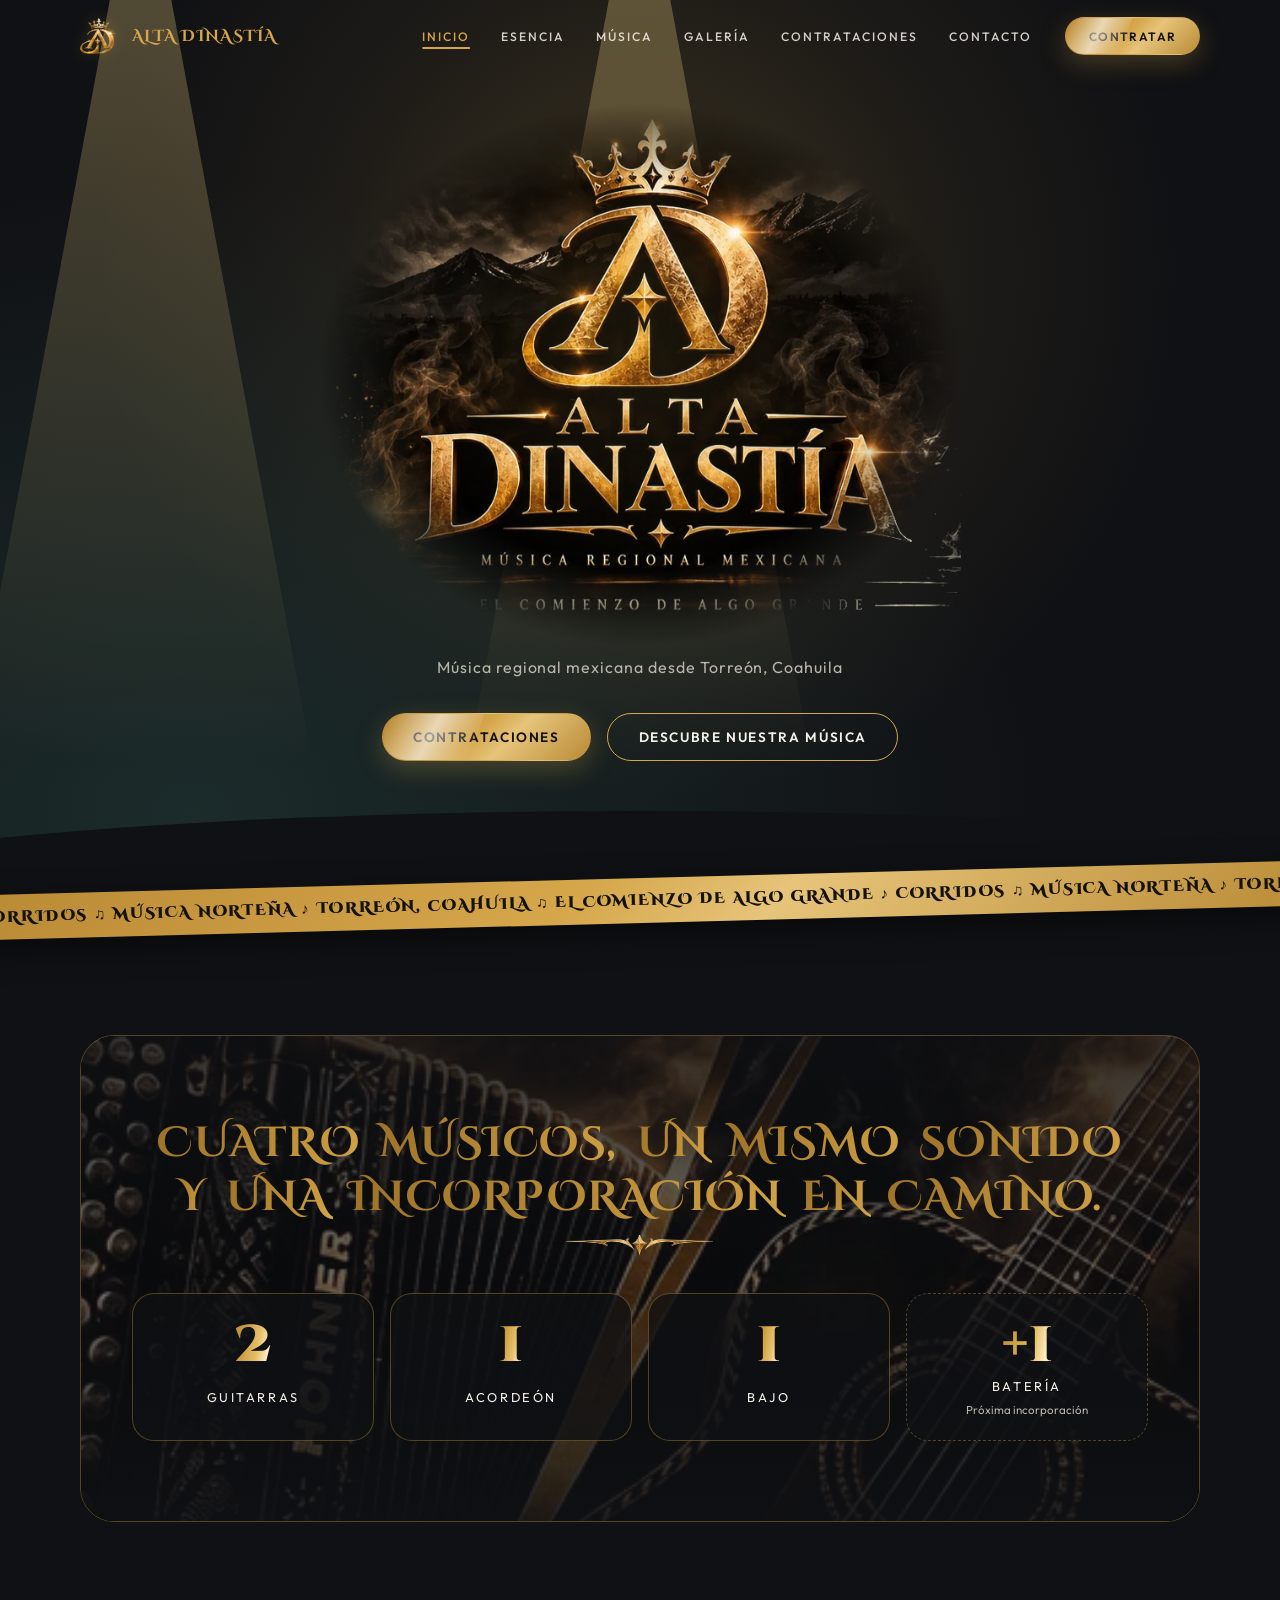
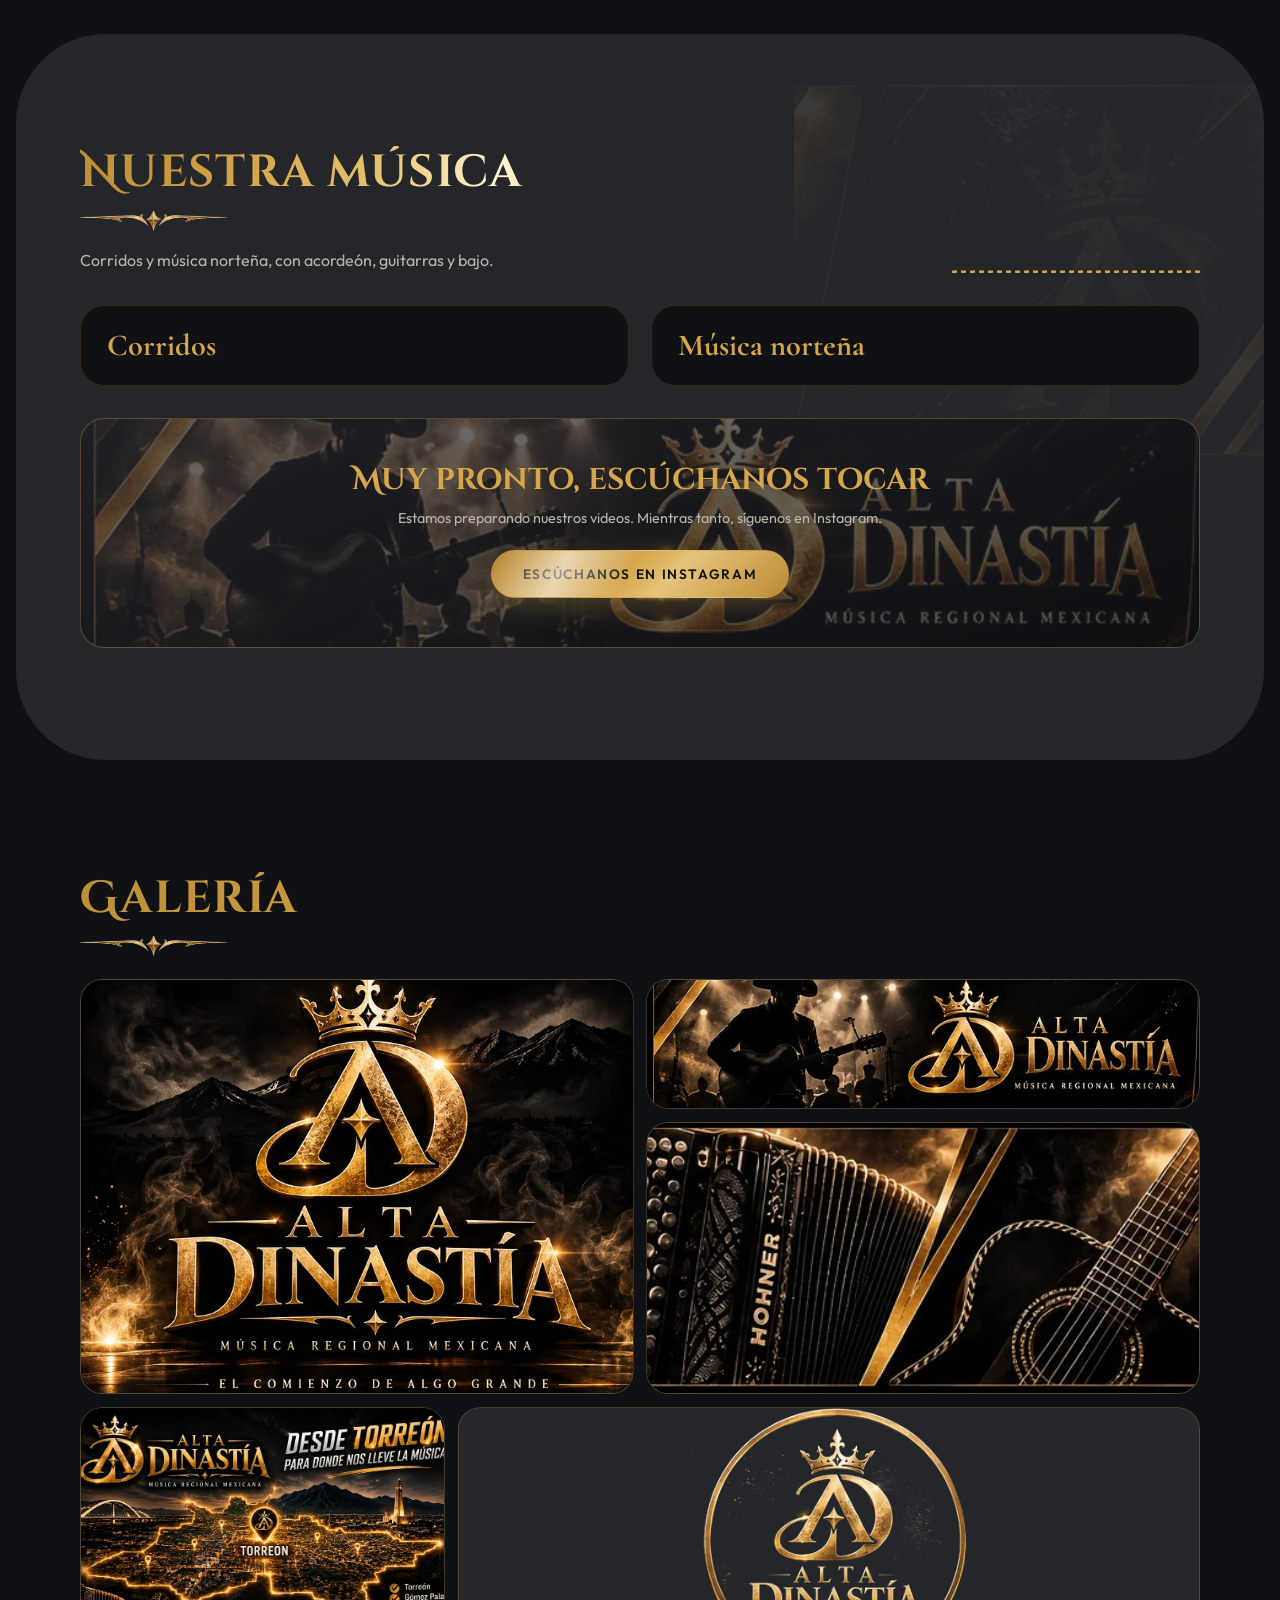
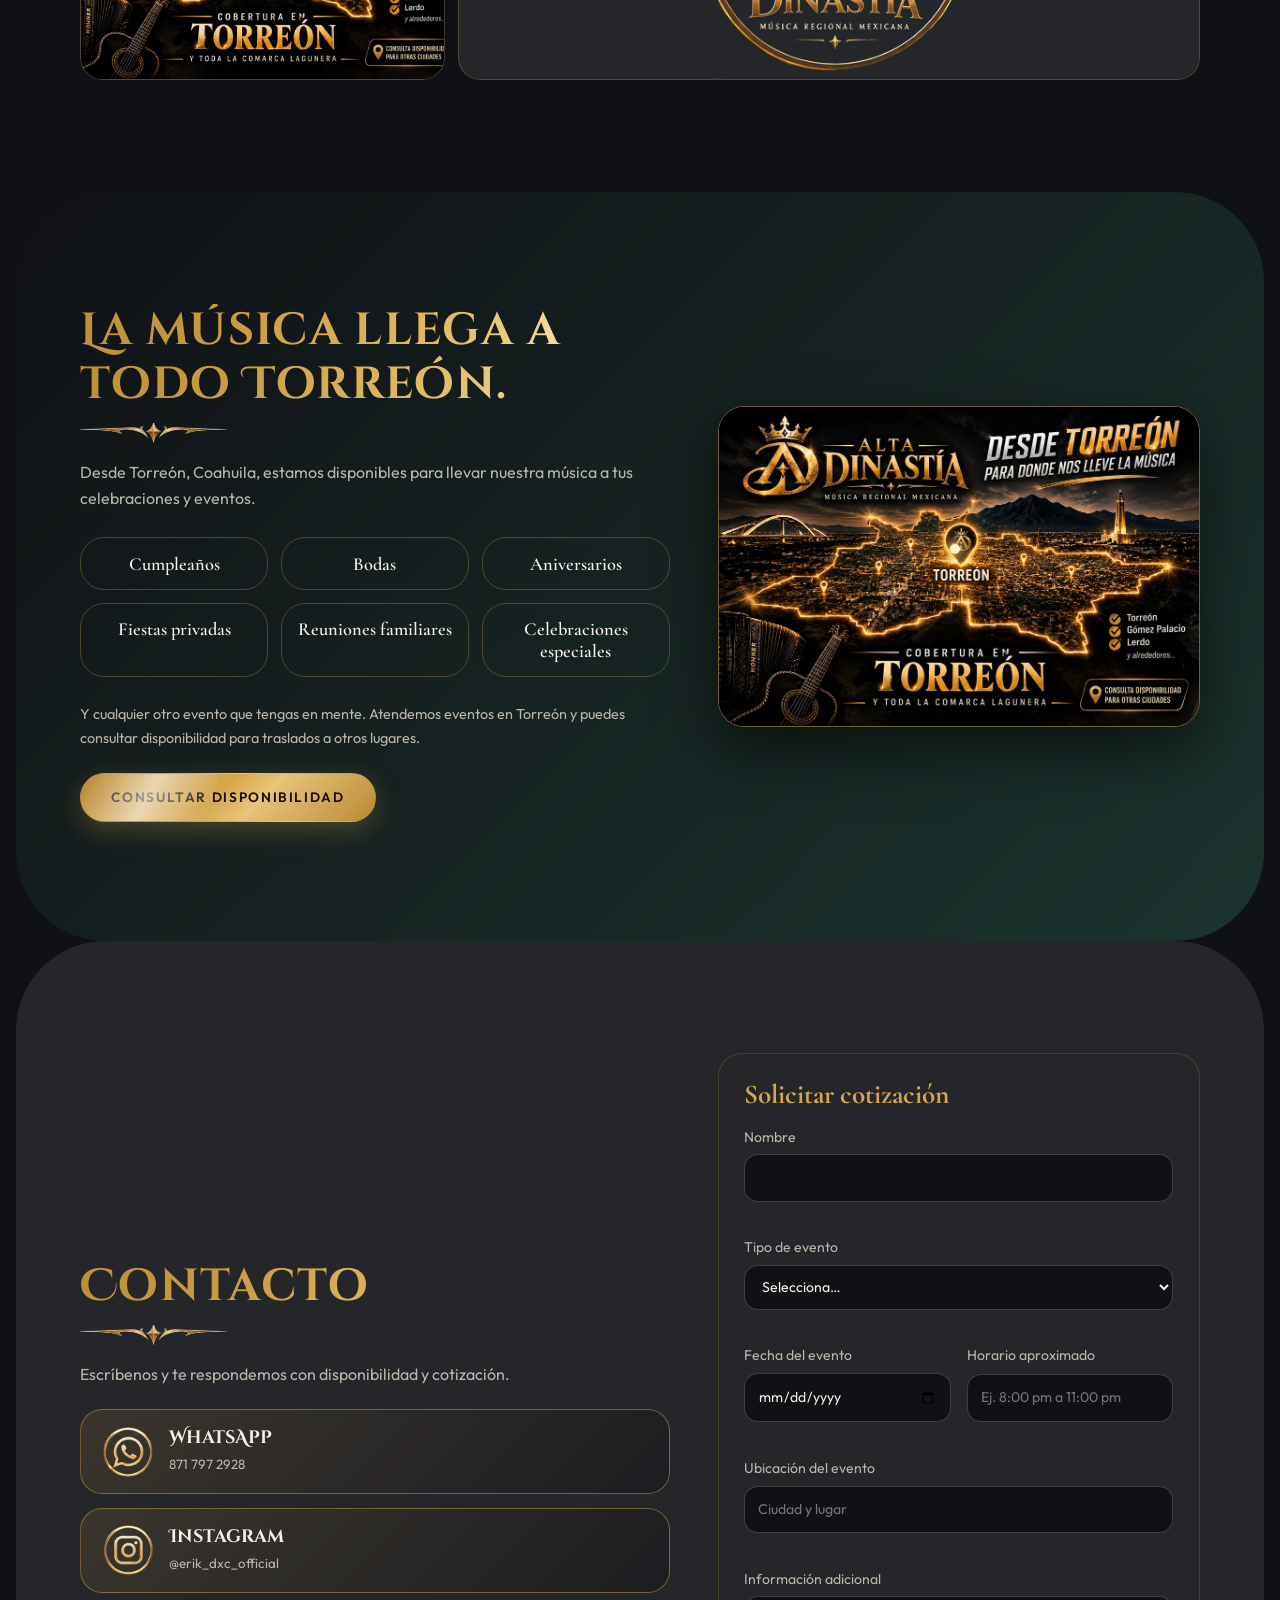
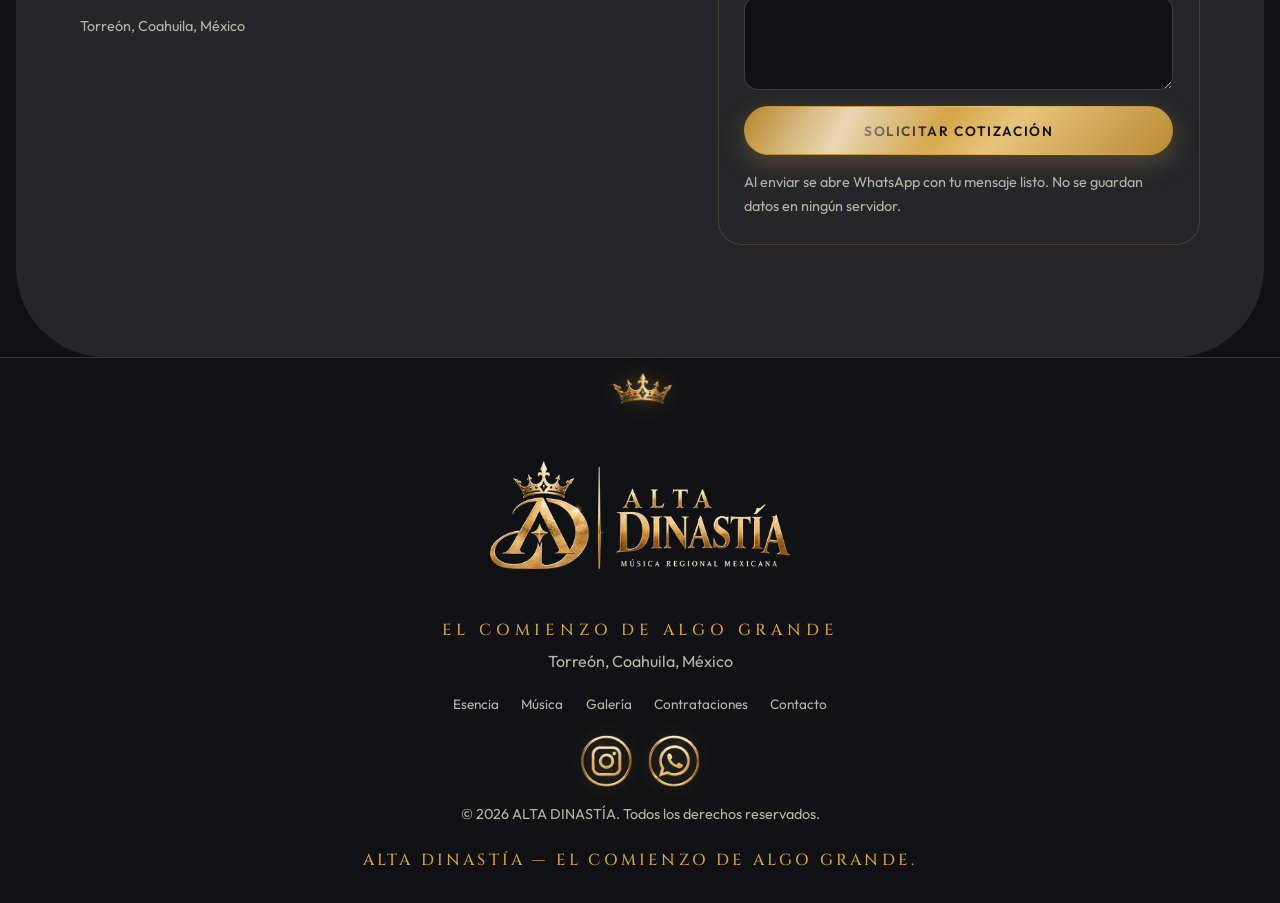
==== commit 4196106e: "Update index.html" ====
--- a/index.html
+++ b/index.html
@@ -81,7 +81,7 @@
 <h2>Contacto</h2>
 <p class="lead">Escríbenos y te respondemos con disponibilidad y cotización.</p>
 <div class="cbtns">
-<a class="cbtn" href="https://wa.me/528713596173?text=Hola%2C%20me%20interesa%20contratar%20a%20ALTA%20DINAST%C3%8DA%20para%20un%20evento.%20Me%20gustar%C3%ADa%20conocer%20su%20disponibilidad%2C%20servicios%20y%20cotizaci%C3%B3n." data-wa="Hola, me interesa contratar a ALTA DINASTÍA para un evento. Me gustaría conocer su disponibilidad, servicios y cotización." target="_blank" rel="noopener"><span class="ico wai2"></span><span><b>WhatsApp</b><small>871 359 6173</small></span></a>
+<a class="cbtn" href="https://wa.me/528713596173?text=Hola%2C%20me%20interesa%20contratar%20a%20ALTA%20DINAST%C3%8DA%20para%20un%20evento.%20Me%20gustar%C3%ADa%20conocer%20su%20disponibilidad%2C%20servicios%20y%20cotizaci%C3%B3n." data-wa="Hola, me interesa contratar a ALTA DINASTÍA para un evento. Me gustaría conocer su disponibilidad, servicios y cotización." target="_blank" rel="noopener"><span class="ico wai2"></span><span><b>WhatsApp</b><small>871 797 2928</small></span></a>
 <a class="cbtn" href="https://www.instagram.com/erik_dxc_official/" target="_blank" rel="noopener"><span class="ico ig"></span><span><b>Instagram</b><small>@erik_dxc_official</small></span></a>
 </div>
 <p class="note">Torreón, Coahuila, México</p>
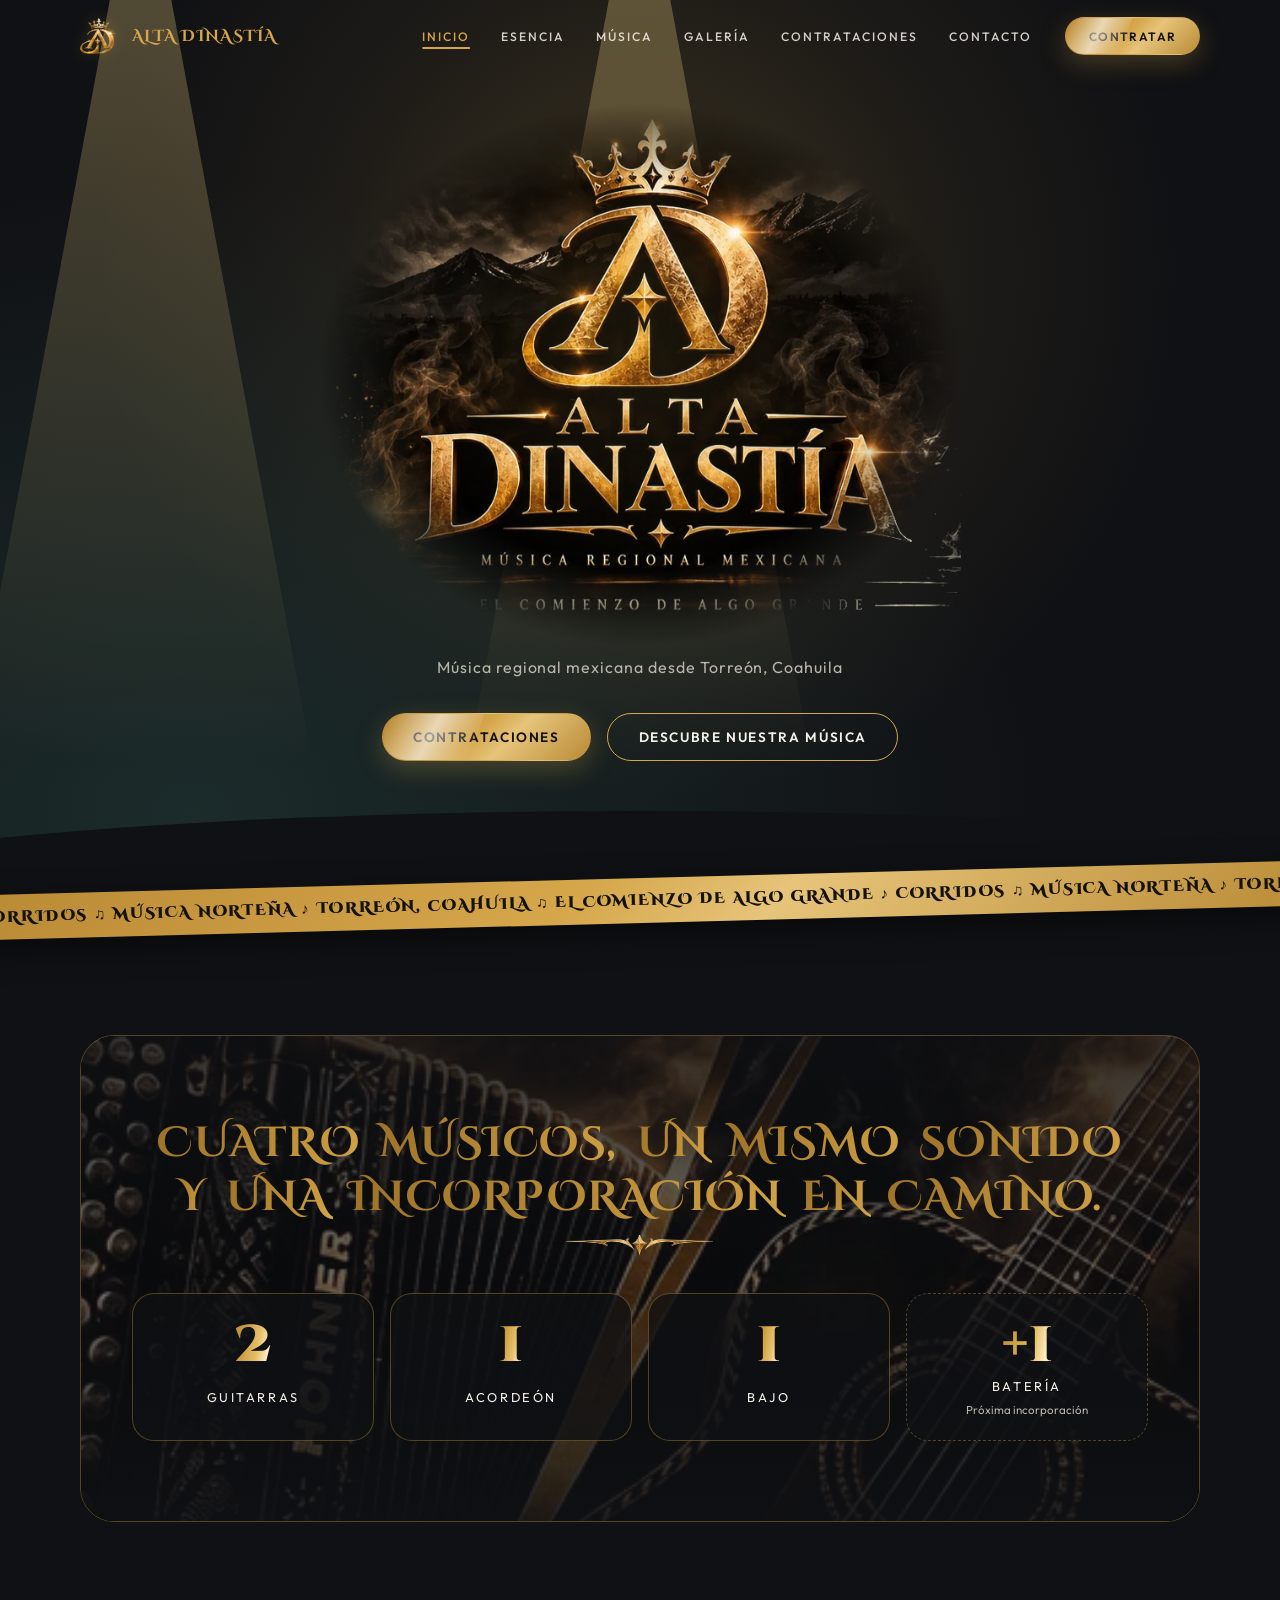
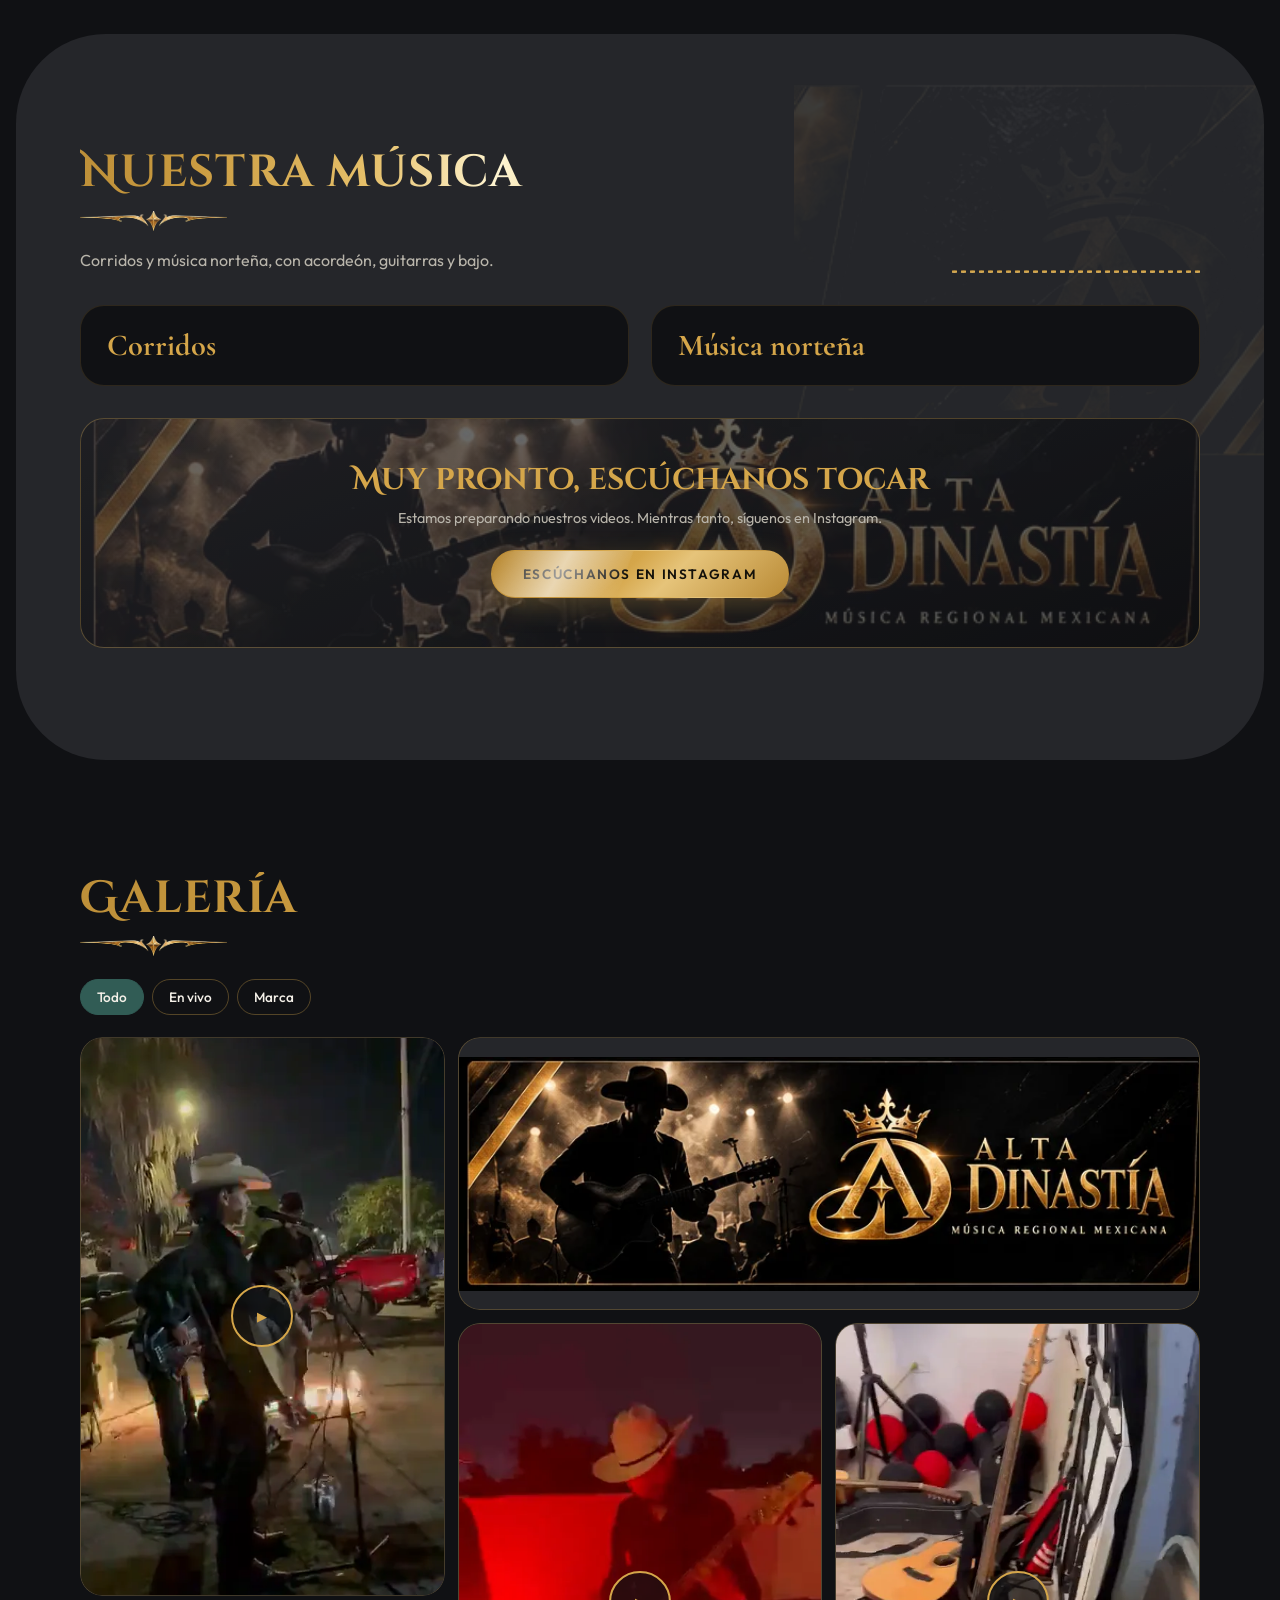
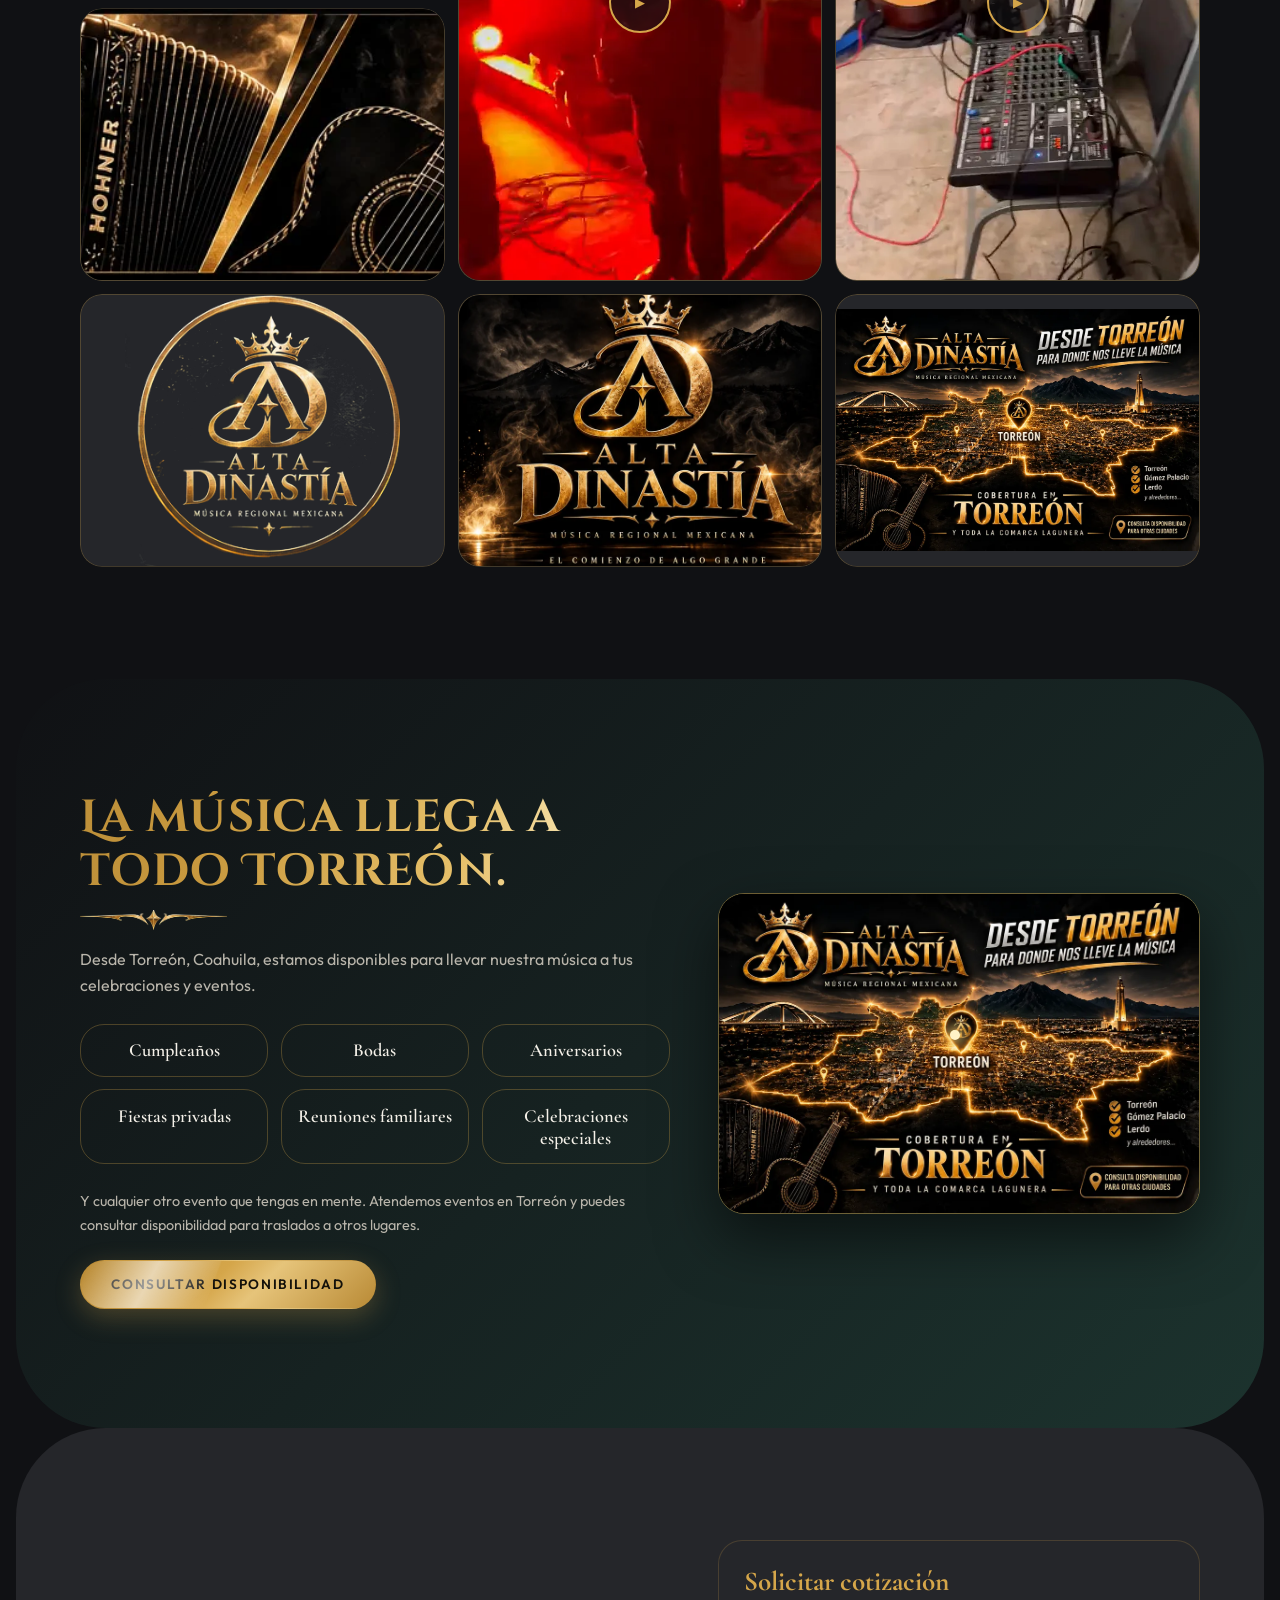
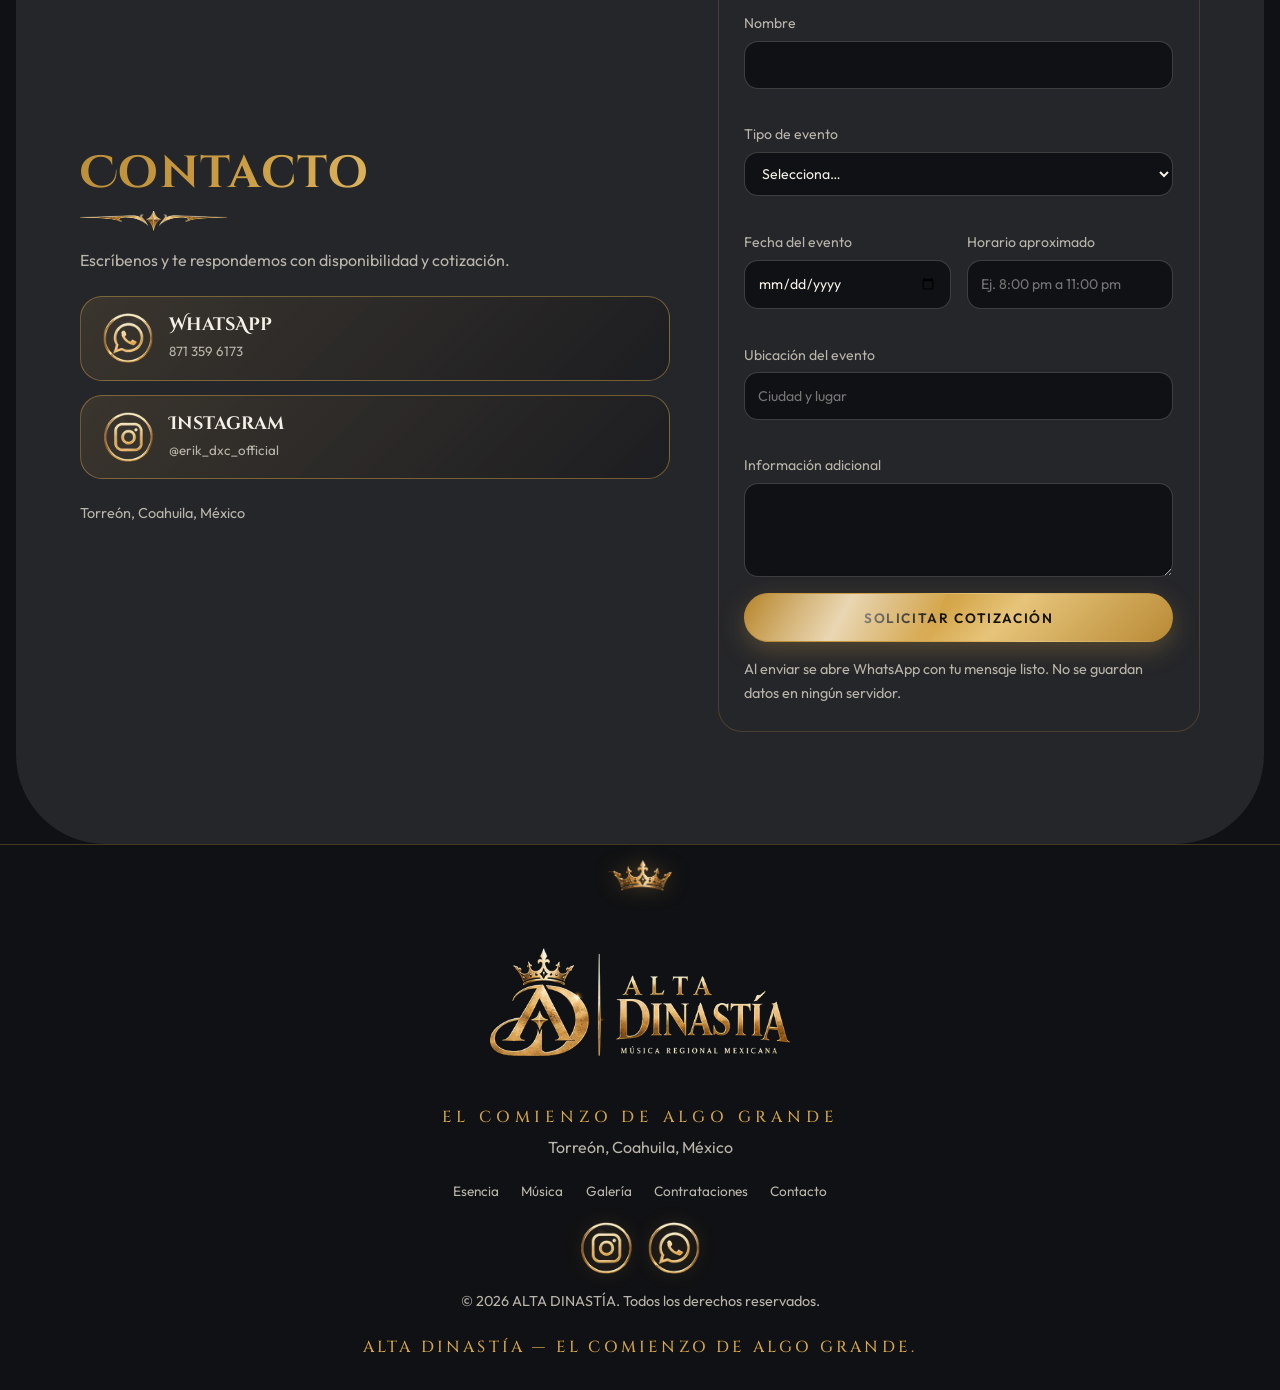
==== commit 859912b3: "initial commit" ====
--- a/index.html
+++ b/index.html
@@ -81,7 +81,7 @@
 <h2>Contacto</h2>
 <p class="lead">Escríbenos y te respondemos con disponibilidad y cotización.</p>
 <div class="cbtns">
-<a class="cbtn" href="https://wa.me/528713596173?text=Hola%2C%20me%20interesa%20contratar%20a%20ALTA%20DINAST%C3%8DA%20para%20un%20evento.%20Me%20gustar%C3%ADa%20conocer%20su%20disponibilidad%2C%20servicios%20y%20cotizaci%C3%B3n." data-wa="Hola, me interesa contratar a ALTA DINASTÍA para un evento. Me gustaría conocer su disponibilidad, servicios y cotización." target="_blank" rel="noopener"><span class="ico wai2"></span><span><b>WhatsApp</b><small>871 797 2928</small></span></a>
+<a class="cbtn" href="https://wa.me/528713596173?text=Hola%2C%20me%20interesa%20contratar%20a%20ALTA%20DINAST%C3%8DA%20para%20un%20evento.%20Me%20gustar%C3%ADa%20conocer%20su%20disponibilidad%2C%20servicios%20y%20cotizaci%C3%B3n." data-wa="Hola, me interesa contratar a ALTA DINASTÍA para un evento. Me gustaría conocer su disponibilidad, servicios y cotización." target="_blank" rel="noopener"><span class="ico wai2"></span><span><b>WhatsApp</b><small>871 359 6173</small></span></a>
 <a class="cbtn" href="https://www.instagram.com/erik_dxc_official/" target="_blank" rel="noopener"><span class="ico ig"></span><span><b>Instagram</b><small>@erik_dxc_official</small></span></a>
 </div>
 <p class="note">Torreón, Coahuila, México</p>
--- a/style.css
+++ b/style.css
@@ -340,3 +340,8 @@
 /* táctil */
 @media(hover:none){.btn:hover,.card:hover,.ins:hover,.cbtn:hover,.soc a:hover,#wa:hover,.cbtn:hover .ico,.vc:hover .gm,.gi.in:hover .gm{transform:none}}
 @media(pointer:coarse){.tabs button{min-height:44px}.pv,.nx{width:48px;height:48px;margin-top:-24px}}
+
+/* galería: videos verticales de celular */
+.gi.pt .gm{background-position:center 30%}
+@media(max-width:700px){.gi.pt,.gi.pt:nth-child(3n+1){grid-column:span 1;grid-row:span 3}}
+@media(max-width:700px){.gi.wd,.gi.wd:nth-child(3n+1){grid-column:span 2;grid-row:span 1}}
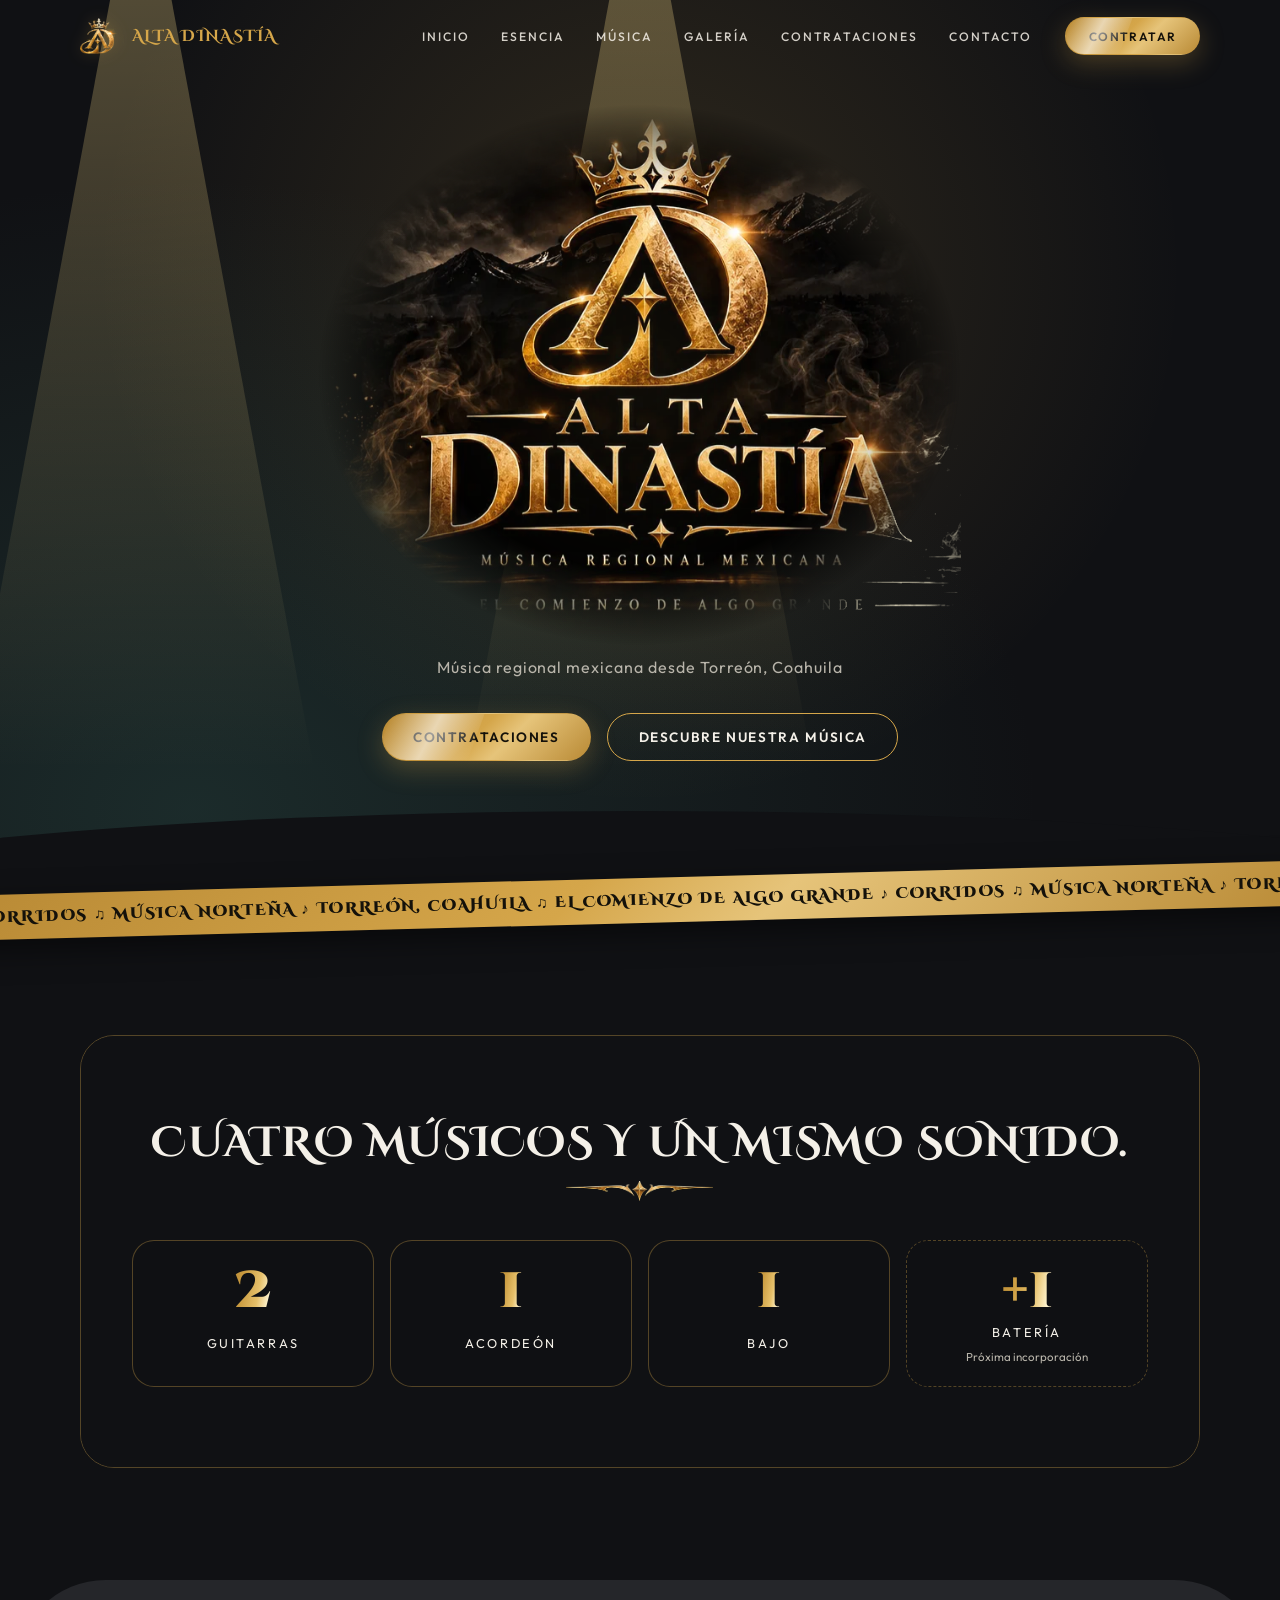
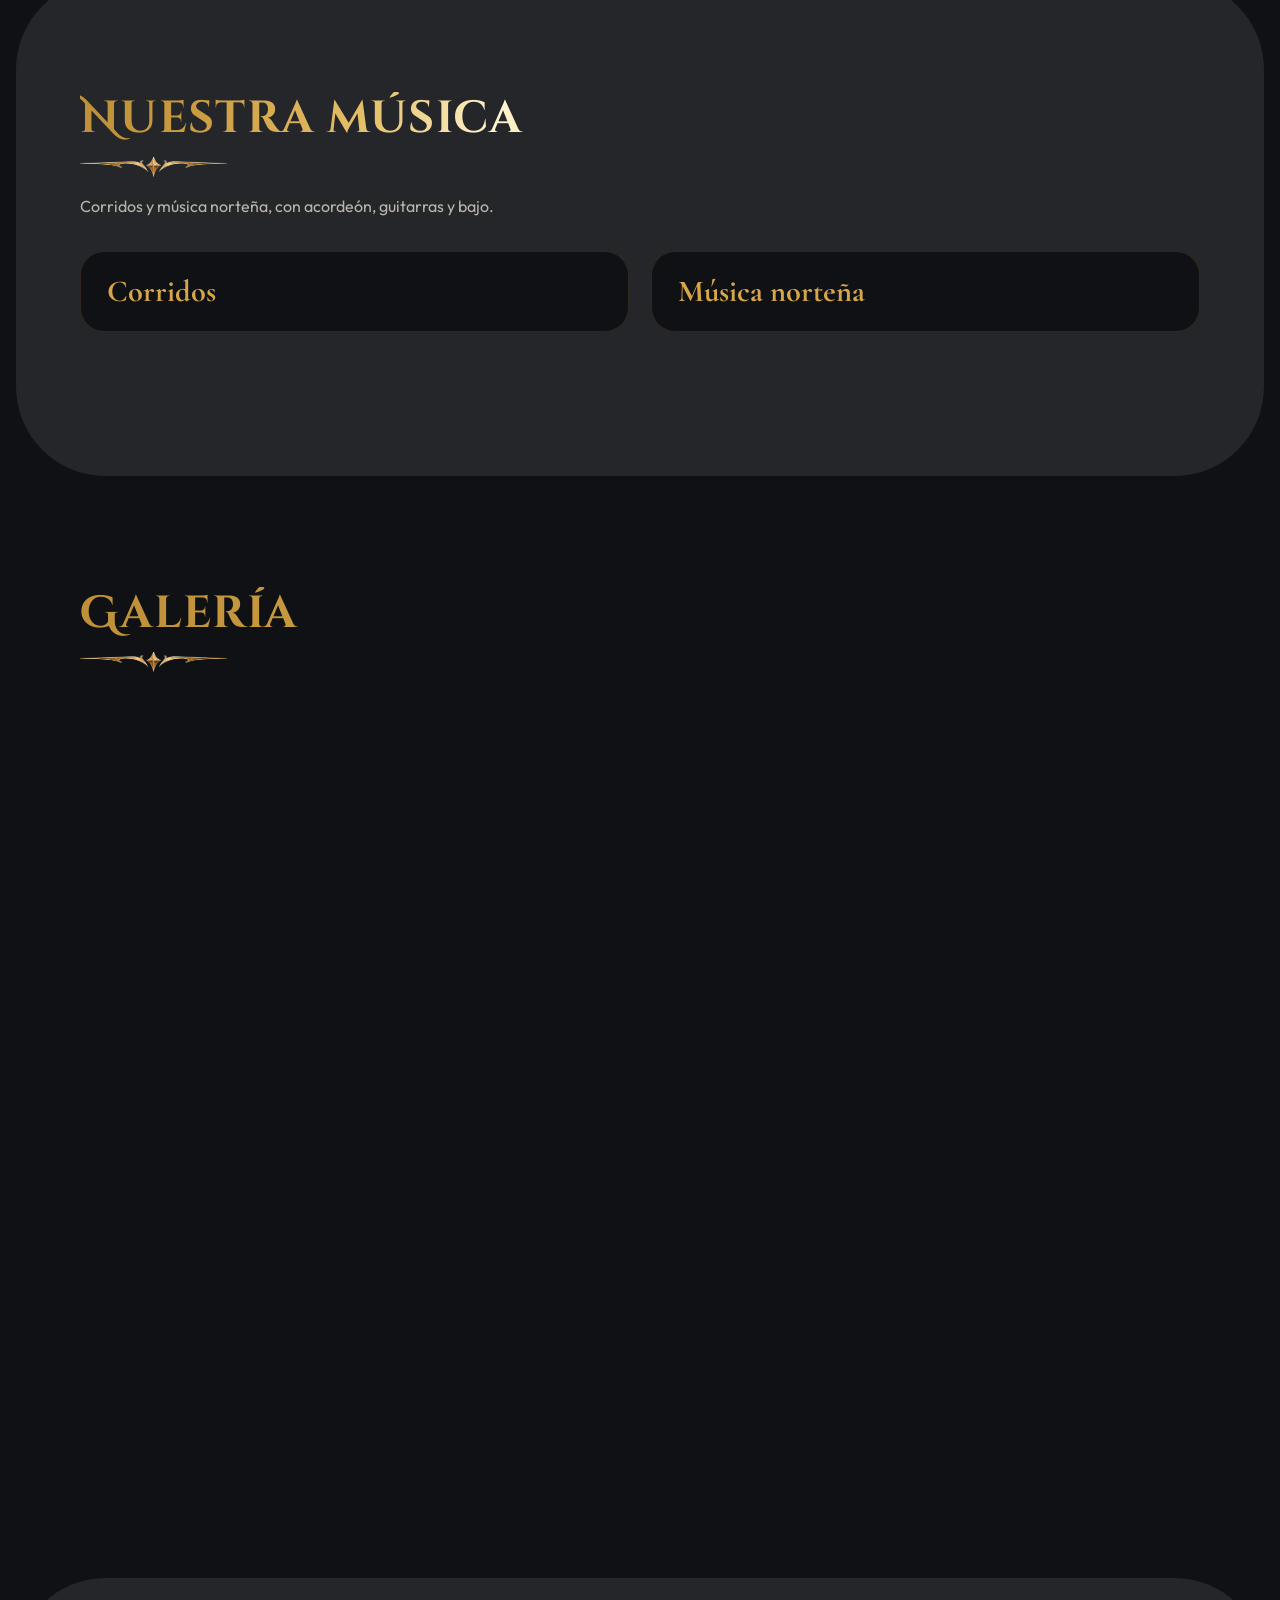
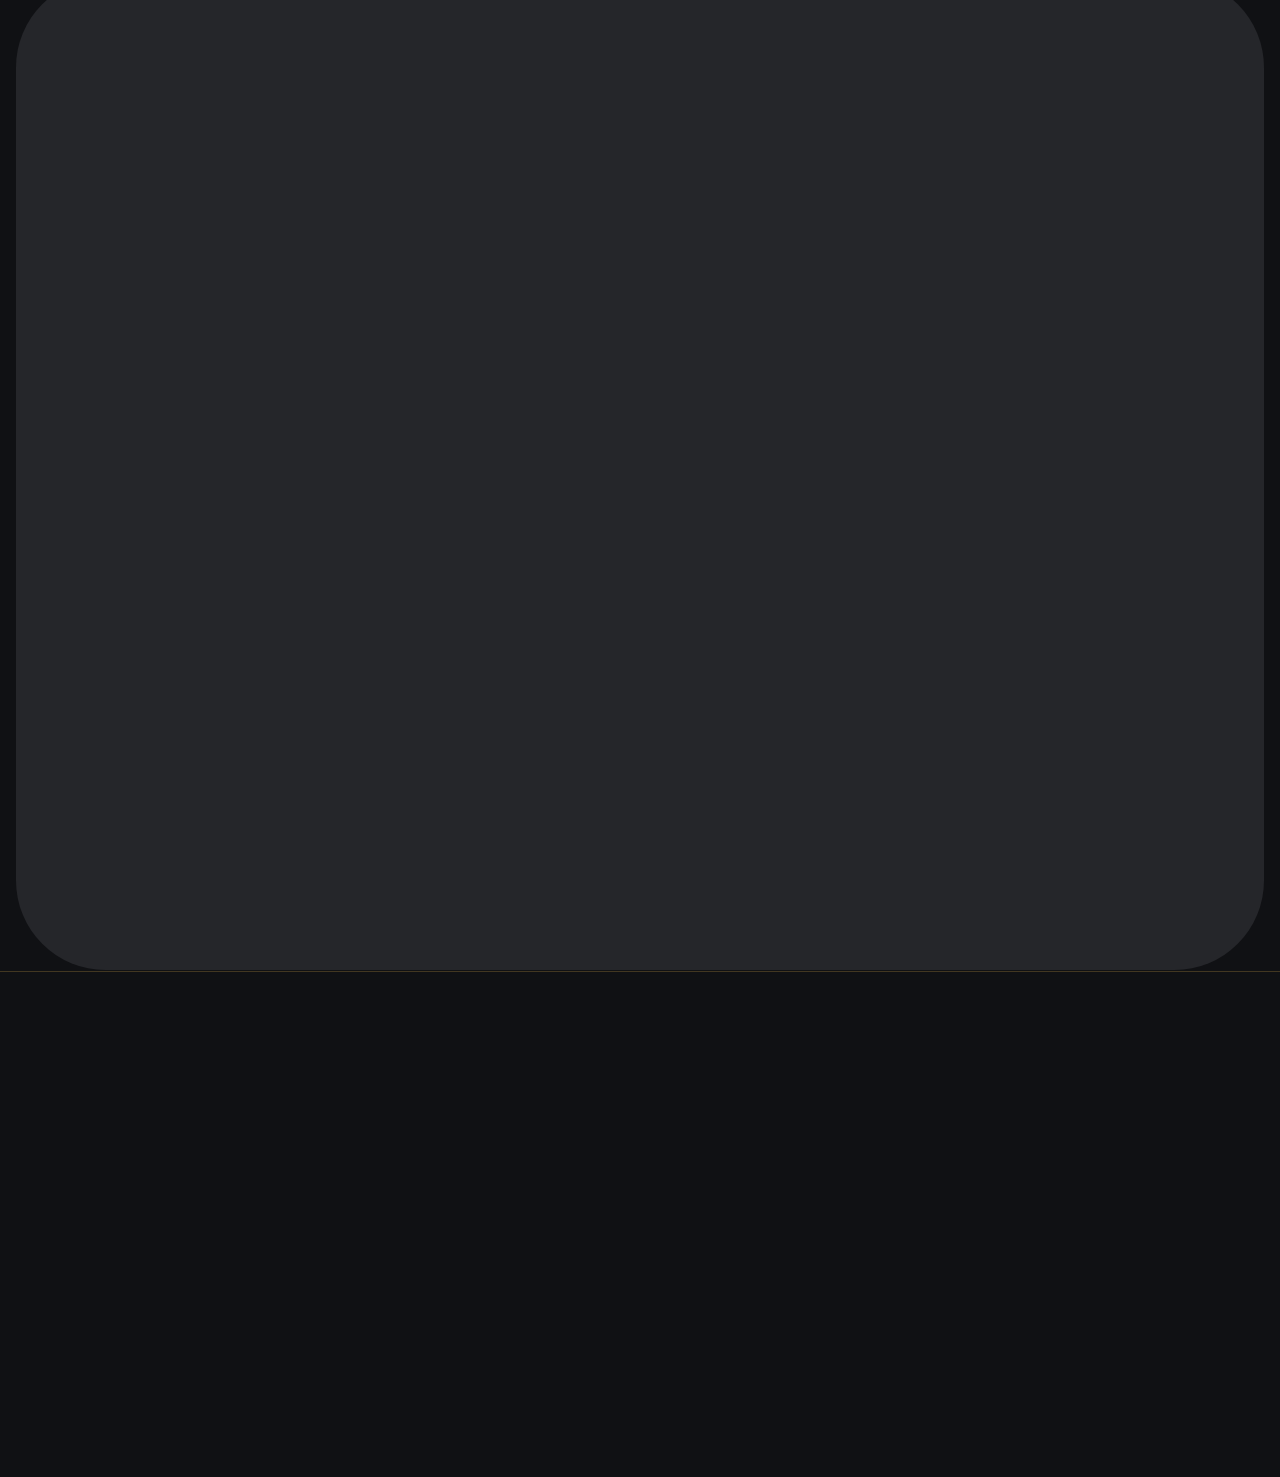
==== commit eaec6f08: "Update index.html" ====
--- a/index.html
+++ b/index.html
@@ -30,7 +30,7 @@
 <nav id="menu" aria-label="Principal"><ul>
 <li><a href="#inicio">INICIO</a></li><li><a href="#esencia">ESENCIA</a></li><li><a href="#musica">MÚSICA</a></li><li><a href="#galeria">GALERÍA</a></li><li><a href="#contratar">CONTRATACIONES</a></li><li><a href="#contacto">CONTACTO</a></li>
 </ul>
-<div class="mfoot"><a class="btn gold" href="https://wa.me/528713596173?text=Hola%2C%20me%20interesa%20contratar%20a%20ALTA%20DINAST%C3%8DA%20para%20un%20evento.%20Me%20gustar%C3%ADa%20conocer%20su%20disponibilidad%2C%20servicios%20y%20cotizaci%C3%B3n." data-wa="Hola, me interesa contratar a ALTA DINASTÍA para un evento. Me gustaría conocer su disponibilidad, servicios y cotización." target="_blank" rel="noopener">CONSULTAR POR WHATSAPP</a><div class="soc"><a href="https://www.instagram.com/erik_dxc_official/" target="_blank" rel="noopener" aria-label="Instagram" class="ig"></a><a href="https://wa.me/528713596173?text=Hola%2C%20me%20interesa%20contratar%20a%20ALTA%20DINAST%C3%8DA%20para%20un%20evento.%20Me%20gustar%C3%ADa%20conocer%20su%20disponibilidad%2C%20servicios%20y%20cotizaci%C3%B3n." data-wa="Hola, me interesa contratar a ALTA DINASTÍA para un evento. Me gustaría conocer su disponibilidad, servicios y cotización." target="_blank" rel="noopener" aria-label="WhatsApp" class="wai2"></a></div></div></nav>
+<div class="mfoot"><a class="btn gold" href="https://wa.me/528717972928?text=Hola%2C%20me%20interesa%20contratar%20a%20ALTA%20DINAST%C3%8DA%20para%20un%20evento.%20Me%20gustar%C3%ADa%20conocer%20su%20disponibilidad%2C%20servicios%20y%20cotizaci%C3%B3n." data-wa="Hola, me interesa contratar a ALTA DINASTÍA para un evento. Me gustaría conocer su disponibilidad, servicios y cotización." target="_blank" rel="noopener">CONSULTAR POR WHATSAPP</a><div class="soc"><a href="https://www.instagram.com/erik_dxc_official/" target="_blank" rel="noopener" aria-label="Instagram" class="ig"></a><a href="https://wa.me/528713596173?text=Hola%2C%20me%20interesa%20contratar%20a%20ALTA%20DINAST%C3%8DA%20para%20un%20evento.%20Me%20gustar%C3%ADa%20conocer%20su%20disponibilidad%2C%20servicios%20y%20cotizaci%C3%B3n." data-wa="Hola, me interesa contratar a ALTA DINASTÍA para un evento. Me gustaría conocer su disponibilidad, servicios y cotización." target="_blank" rel="noopener" aria-label="WhatsApp" class="wai2"></a></div></div></nav>
 <a class="btn gold navcta" href="#contratar">CONTRATAR</a>
 <button id="burger" aria-label="Abrir menú" aria-expanded="false" aria-controls="menu"><span></span><span></span><span></span></button>
 </div></header>
@@ -45,7 +45,7 @@
 </div></section>
 <div class="marquee" aria-hidden="true"><div><span>♪ CORRIDOS ♫ MÚSICA NORTEÑA ♪ TORREÓN, COAHUILA ♫ EL COMIENZO DE ALGO GRANDE ♪ CORRIDOS ♫ MÚSICA NORTEÑA ♪ TORREÓN, COAHUILA ♫ EL COMIENZO DE ALGO GRANDE </span><span>♪ CORRIDOS ♫ MÚSICA NORTEÑA ♪ TORREÓN, COAHUILA ♫ EL COMIENZO DE ALGO GRANDE ♪ CORRIDOS ♫ MÚSICA NORTEÑA ♪ TORREÓN, COAHUILA ♫ EL COMIENZO DE ALGO GRANDE </span></div></div>
 <section id="esencia"><div class="wrap"><div class="ess">
-<h2 class="stmt">CUATRO MÚSICOS, UN MISMO SONIDO Y UNA INCORPORACIÓN EN CAMINO.</h2>
+<h2 class="stmt">CUATRO MÚSICOS Y UN MISMO SONIDO.</h2>
 <div class="inst-row">
 <article class="ins"><b>2</b><span>Guitarras</span></article>
 <article class="ins"><b>1</b><span>Acordeón</span></article>
@@ -71,7 +71,7 @@
 <p class="lead">Desde Torreón, Coahuila, estamos disponibles para llevar nuestra música a tus celebraciones y eventos.</p>
 <div class="events"><span>Cumpleaños</span><span>Bodas</span><span>Aniversarios</span><span>Fiestas privadas</span><span>Reuniones familiares</span><span>Celebraciones especiales</span></div>
 <p class="note">Y cualquier otro evento que tengas en mente. Atendemos eventos en Torreón y puedes consultar disponibilidad para traslados a otros lugares.</p>
-<p style="margin-top:1.4rem"><a class="btn gold" href="https://wa.me/528713596173?text=Hola%2C%20me%20interesa%20contratar%20a%20ALTA%20DINAST%C3%8DA%20para%20un%20evento.%20Me%20gustar%C3%ADa%20conocer%20su%20disponibilidad%2C%20servicios%20y%20cotizaci%C3%B3n." data-wa="Hola, me interesa contratar a ALTA DINASTÍA para un evento. Me gustaría conocer su disponibilidad, servicios y cotización." target="_blank" rel="noopener">CONSULTAR DISPONIBILIDAD</a></p>
+<p style="margin-top:1.4rem"><a class="btn gold" href="https://wa.me/528717972928?text=Hola%2C%20me%20interesa%20contratar%20a%20ALTA%20DINAST%C3%8DA%20para%20un%20evento.%20Me%20gustar%C3%ADa%20conocer%20su%20disponibilidad%2C%20servicios%20y%20cotizaci%C3%B3n." data-wa="Hola, me interesa contratar a ALTA DINASTÍA para un evento. Me gustaría conocer su disponibilidad, servicios y cotización." target="_blank" rel="noopener">CONSULTAR DISPONIBILIDAD</a></p>
 </div>
 <div class="cov" id="cov" role="button" tabindex="0" aria-label="Ampliar imagen de cobertura: Torreón, Gómez Palacio, Lerdo y toda la Comarca Lagunera"><div class="cov-img"></div><div class="cov-lit"></div><div class="cov-pin"><i></i><i></i><b></b></div></div>
 </div></section>
@@ -81,7 +81,7 @@
 <h2>Contacto</h2>
 <p class="lead">Escríbenos y te respondemos con disponibilidad y cotización.</p>
 <div class="cbtns">
-<a class="cbtn" href="https://wa.me/528713596173?text=Hola%2C%20me%20interesa%20contratar%20a%20ALTA%20DINAST%C3%8DA%20para%20un%20evento.%20Me%20gustar%C3%ADa%20conocer%20su%20disponibilidad%2C%20servicios%20y%20cotizaci%C3%B3n." data-wa="Hola, me interesa contratar a ALTA DINASTÍA para un evento. Me gustaría conocer su disponibilidad, servicios y cotización." target="_blank" rel="noopener"><span class="ico wai2"></span><span><b>WhatsApp</b><small>871 359 6173</small></span></a>
+<a class="cbtn" href="https://wa.me/528717972928?text=Hola%2C%20me%20interesa%20contratar%20a%20ALTA%20DINAST%C3%8DA%20para%20un%20evento.%20Me%20gustar%C3%ADa%20conocer%20su%20disponibilidad%2C%20servicios%20y%20cotizaci%C3%B3n." data-wa="Hola, me interesa contratar a ALTA DINASTÍA para un evento. Me gustaría conocer su disponibilidad, servicios y cotización." target="_blank" rel="noopener"><span class="ico wai2"></span><span><b>WhatsApp</b><small>871 797 2928</small></span></a>
 <a class="cbtn" href="https://www.instagram.com/erik_dxc_official/" target="_blank" rel="noopener"><span class="ico ig"></span><span><b>Instagram</b><small>@erik_dxc_official</small></span></a>
 </div>
 <p class="note">Torreón, Coahuila, México</p>
@@ -89,7 +89,7 @@
 <form id="quote" novalidate>
 <h3 style="font-size:1.7rem;color:var(--gold)">Solicitar cotización</h3>
 <label>Nombre<input name="nombre" autocomplete="name" required><span class="err"></span></label>
-<label>Tipo de evento<select name="tipo" required><option value="">Selecciona…</option><option>Cumpleaños</option><option>Boda</option><option>Aniversario</option><option>Fiesta privada</option><option>Reunión familiar</option><option>Evento empresarial</option><option>Celebración especial</option><option>Evento social</option><option>Otro</option></select><span class="err"></span></label>
+<label>Tipo de evento<select name="tipo" required><option value="">Selecciona…</option><option>Cumpleaños</option><option>Aniversario</option><option>Fiesta privada</option><option>Reunión familiar</option><option>Celebración especial</option><option>Evento social</option><option>Otro</option></select><span class="err"></span></label>
 <div class="row">
 <label>Fecha del evento<input type="date" name="fecha" required><span class="err"></span></label>
 <label>Horario aproximado<input name="hora" placeholder="Ej. 8:00 pm a 11:00 pm"><span class="err"></span></label>
@@ -97,7 +97,7 @@
 <label>Ubicación del evento<input name="lugar" required placeholder="Ciudad y lugar"><span class="err"></span></label>
 <label>Información adicional<textarea name="extra" rows="3"></textarea></label>
 <button class="btn gold" type="submit">SOLICITAR COTIZACIÓN</button>
-<p class="note" style="margin-top:0">Al enviar se abre WhatsApp con tu mensaje listo. No se guardan datos en ningún servidor.</p>
+<p class="note" style="margin-top:0">Al enviar se abre WhatsApp con tu mensaje listo.</p>
 </form>
 </div></section>
 
@@ -110,8 +110,7 @@
 <p class="slogan" style="animation:none">EL COMIENZO DE ALGO GRANDE</p>
 <p class="sub">Torreón, Coahuila, México</p>
 <ul><li><a href="#esencia">Esencia</a></li><li><a href="#musica">Música</a></li><li><a href="#galeria">Galería</a></li><li><a href="#contratar">Contrataciones</a></li><li><a href="#contacto">Contacto</a></li></ul>
-<div class="soc"><a href="https://www.instagram.com/erik_dxc_official/" target="_blank" rel="noopener" aria-label="Instagram de ALTA DINASTÍA" class="ig"></a><a href="https://wa.me/528713596173?text=Hola%2C%20me%20interesa%20contratar%20a%20ALTA%20DINAST%C3%8DA%20para%20un%20evento.%20Me%20gustar%C3%ADa%20conocer%20su%20disponibilidad%2C%20servicios%20y%20cotizaci%C3%B3n." data-wa="Hola, me interesa contratar a ALTA DINASTÍA para un evento. Me gustaría conocer su disponibilidad, servicios y cotización." target="_blank" rel="noopener" aria-label="WhatsApp de ALTA DINASTÍA" class="wai2"></a></div>
-<p class="note">© <span id="yr"></span> ALTA DINASTÍA. Todos los derechos reservados.</p>
+<div class="soc"><a href="https://www.instagram.com/erik_dxc_official/" target="_blank" rel="noopener" aria-label="Instagram de ALTA DINASTÍA" class="ig"></a><a href="https://wa.me/528717972928?text=Hola%2C%20me%20interesa%20contratar%20a%20ALTA%20DINAST%C3%8DA%20para%20un%20evento.%20Me%20gustar%C3%ADa%20conocer%20su%20disponibilidad%2C%20servicios%20y%20cotizaci%C3%B3n." data-wa="Hola, me interesa contratar a ALTA DINASTÍA para un evento. Me gustaría conocer su disponibilidad, servicios y cotización." target="_blank" rel="noopener" aria-label="WhatsApp de ALTA DINASTÍA" class="wai2"></a></div>
 <p class="fin">ALTA DINASTÍA — EL COMIENZO DE ALGO GRANDE.</p>
 </div></footer>
 <script src="js/main.js" defer></script>
--- a/style.css
+++ b/style.css
@@ -341,7 +341,14 @@
 @media(hover:none){.btn:hover,.card:hover,.ins:hover,.cbtn:hover,.soc a:hover,#wa:hover,.cbtn:hover .ico,.vc:hover .gm,.gi.in:hover .gm{transform:none}}
 @media(pointer:coarse){.tabs button{min-height:44px}.pv,.nx{width:48px;height:48px;margin-top:-24px}}
 
-/* galería: videos verticales de celular */
-.gi.pt .gm{background-position:center 30%}
-@media(max-width:700px){.gi.pt,.gi.pt:nth-child(3n+1){grid-column:span 1;grid-row:span 3}}
-@media(max-width:700px){.gi.wd,.gi.wd:nth-child(3n+1){grid-column:span 2;grid-row:span 1}}
+/* ===== v7: scroll fluido en móvil ===== */
+#esencia,#musica,#galeria,#contratar,#contacto,footer{content-visibility:auto;contain-intrinsic-size:auto 720px}
+[data-fx~=lite] .beams i,[data-fx~=lite] .ess::before,[data-fx~=lite] .btn.gold::after,[data-fx~=lite] .sheen::before{will-change:auto}
+[data-fx~=still] .ess::before{inset:0}
+[data-fx~=lite] .notes span{text-shadow:none}
+[data-fx~=lite] .tws i{filter:none}
+[data-fx~=lite] #inicio .sub,[data-fx~=lite] #inicio .cta{animation:none}
+html[data-fx~=lite].scr .notes span,html[data-fx~=lite].scr .beams i,html[data-fx~=lite].scr .tws i,
+html[data-fx~=lite].scr .marquee>div,html[data-fx~=lite].scr .sheen::before,html[data-fx~=lite].scr .btn.gold::after,
+html[data-fx~=lite].scr .art::after,html[data-fx~=lite].scr #contratar::before,html[data-fx~=lite].scr .ess::before{animation-play-state:paused!important}
+@media(hover:none),(pointer:coarse){.spot{display:none}}
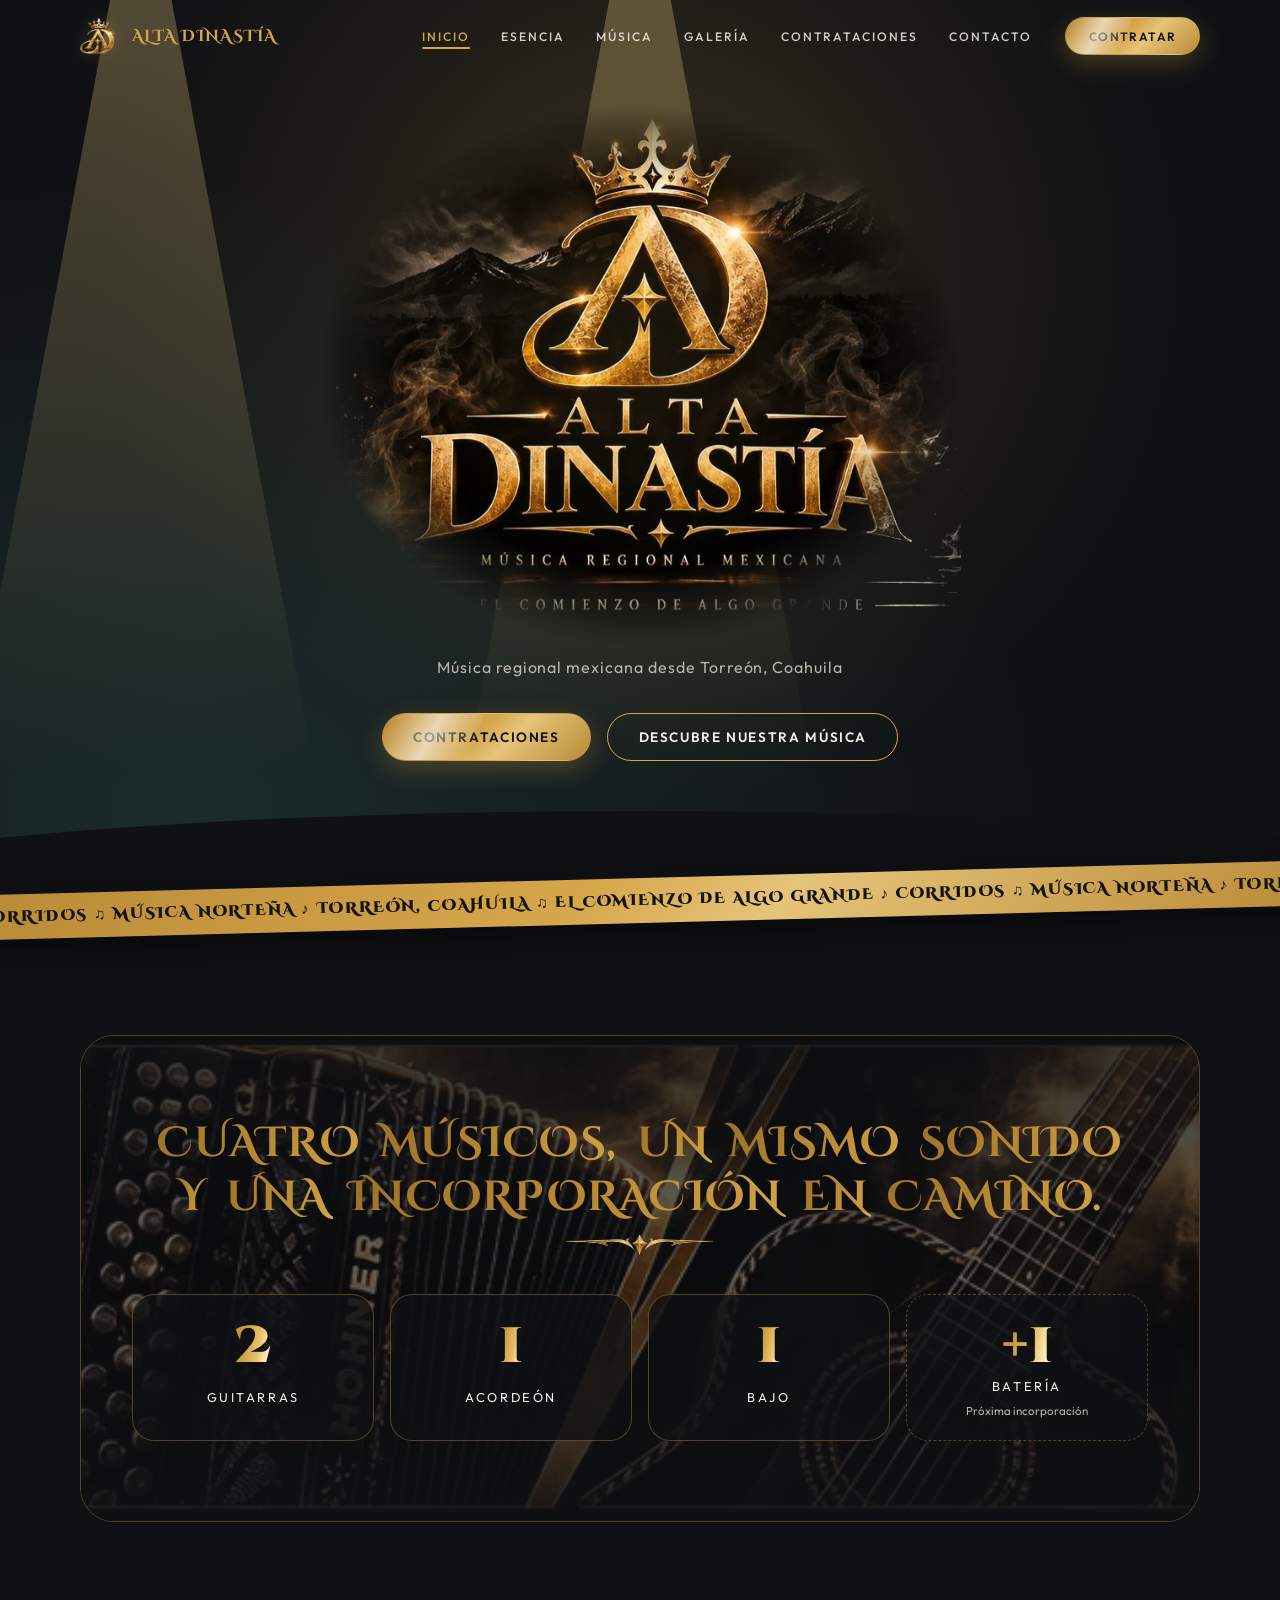
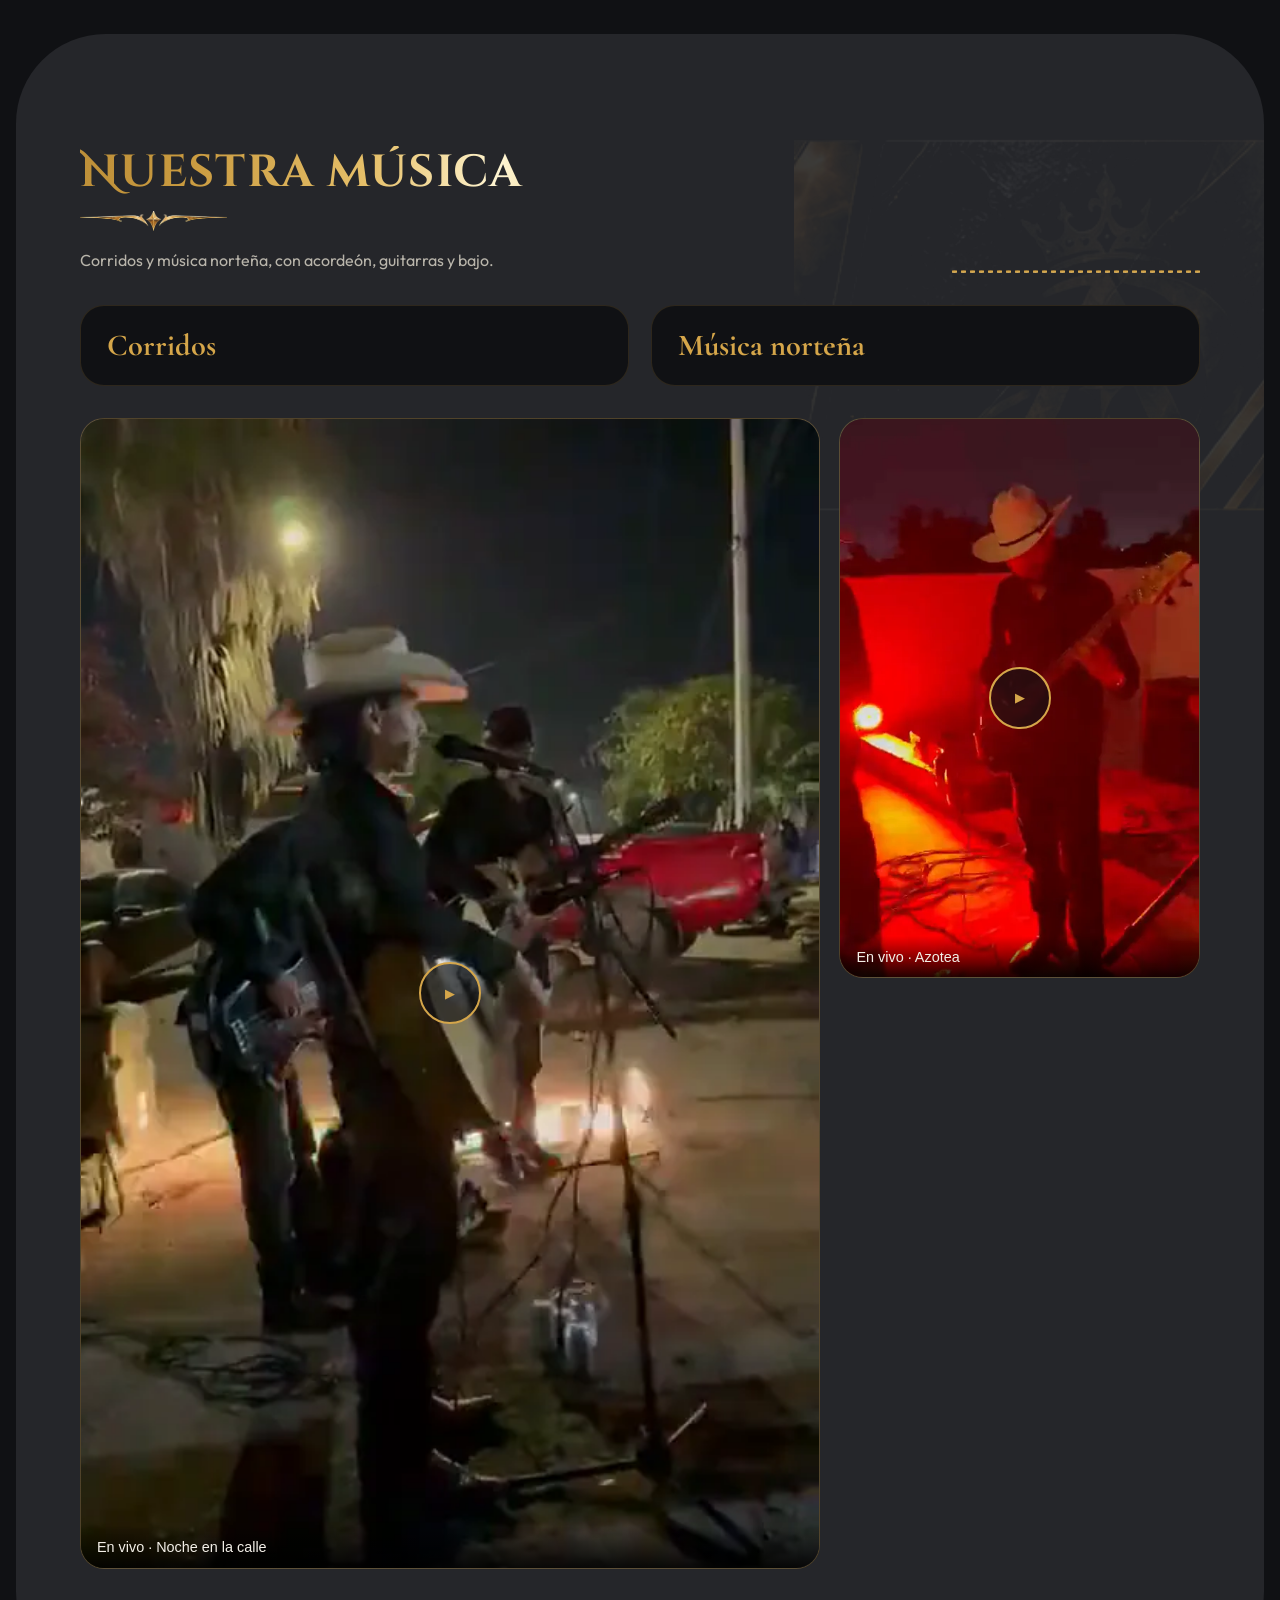
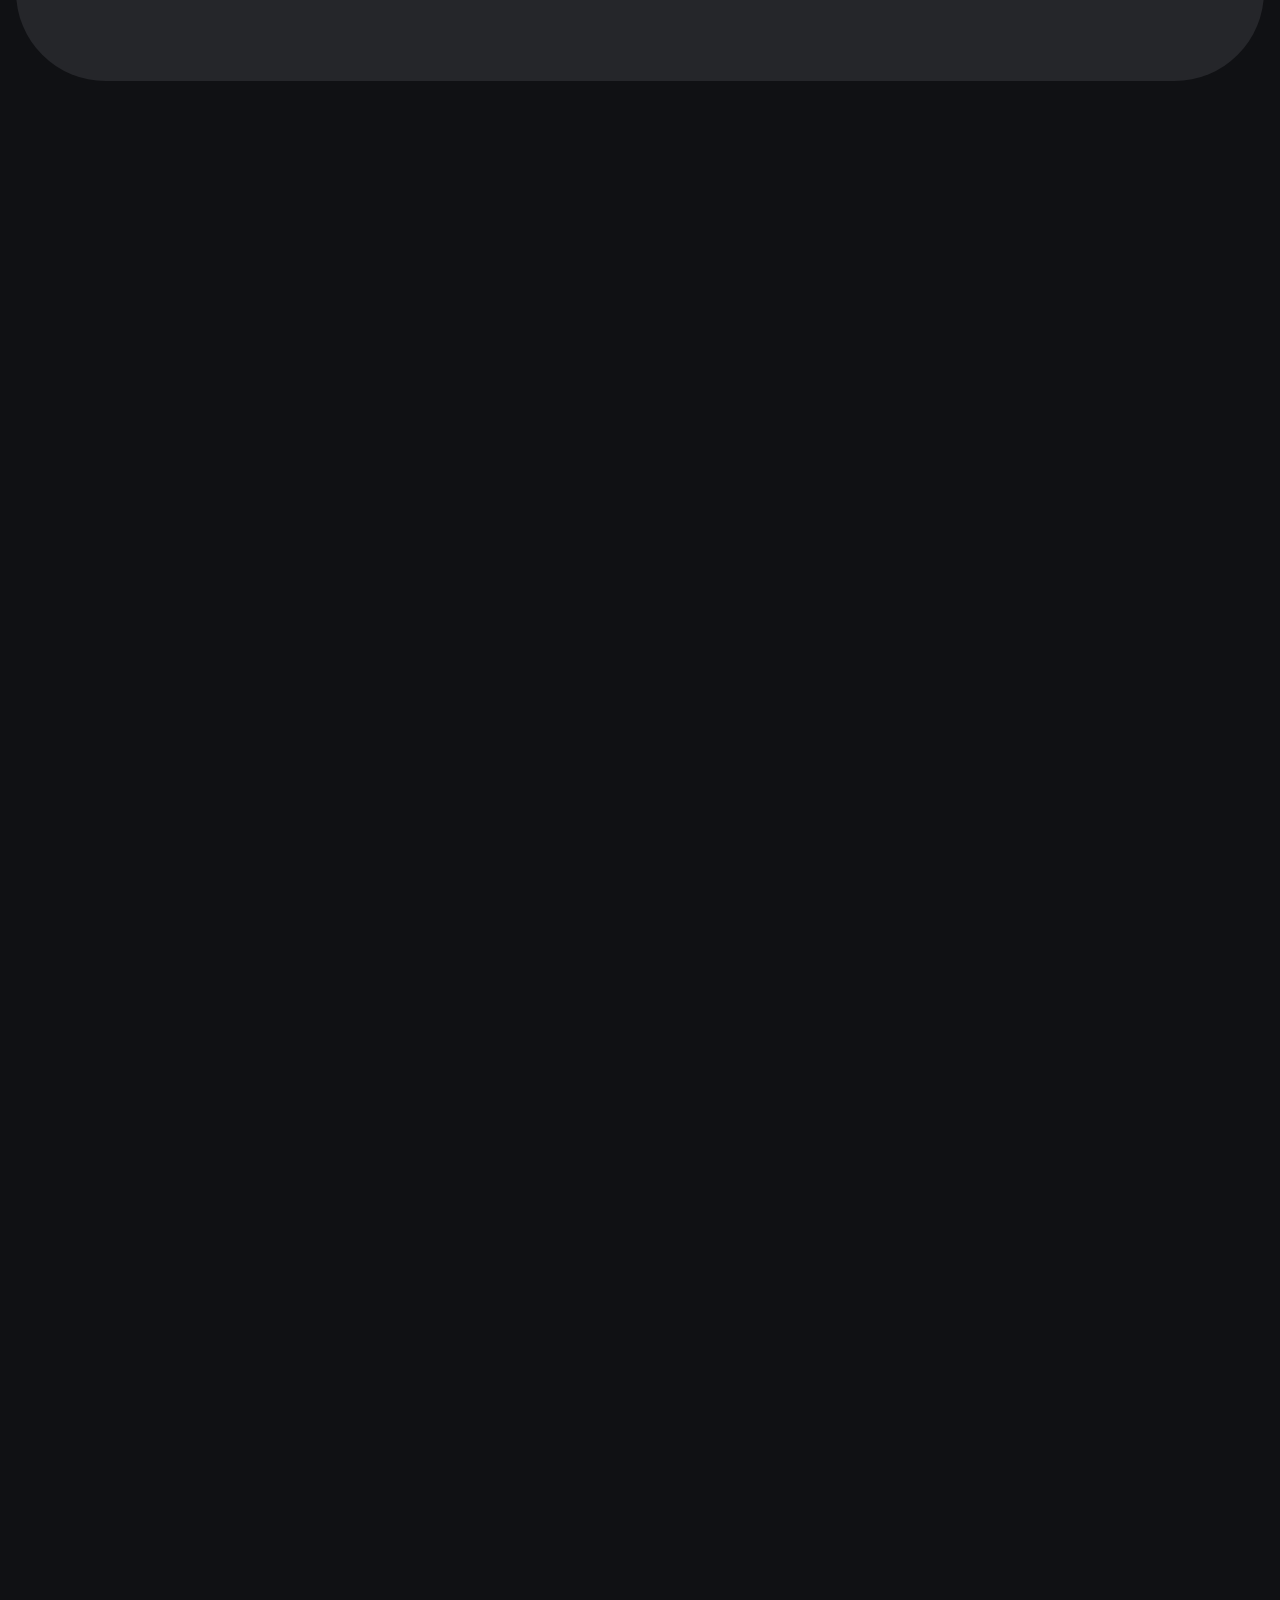
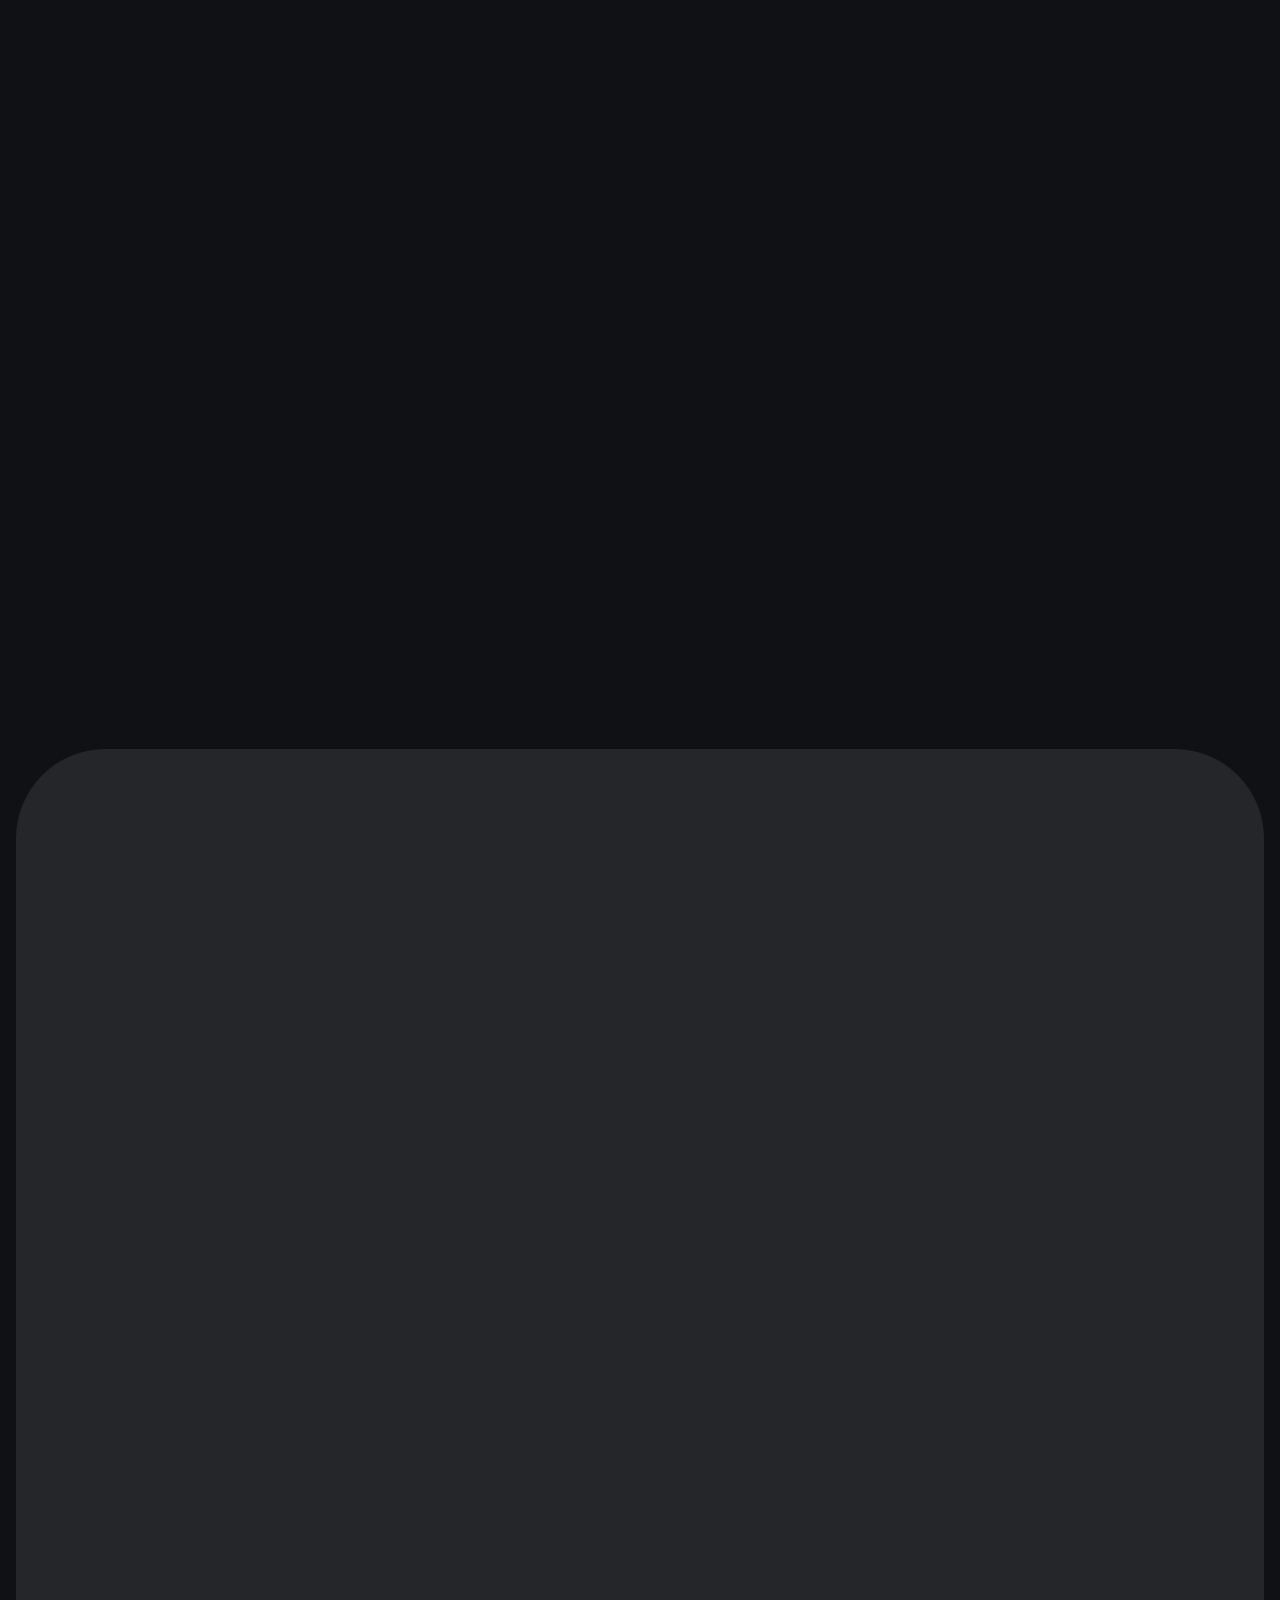
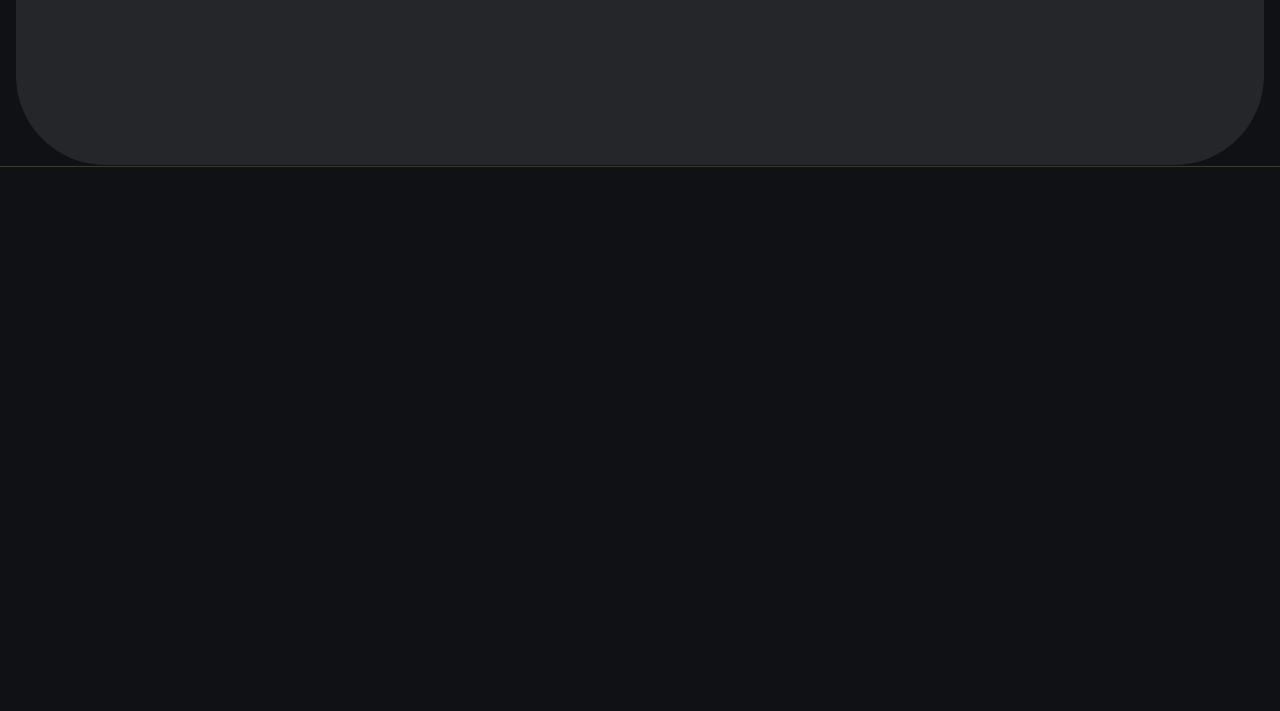
==== commit 555c70be: "Update index.html" ====
--- a/index.html
+++ b/index.html
@@ -30,7 +30,7 @@
 <nav id="menu" aria-label="Principal"><ul>
 <li><a href="#inicio">INICIO</a></li><li><a href="#esencia">ESENCIA</a></li><li><a href="#musica">MÚSICA</a></li><li><a href="#galeria">GALERÍA</a></li><li><a href="#contratar">CONTRATACIONES</a></li><li><a href="#contacto">CONTACTO</a></li>
 </ul>
-<div class="mfoot"><a class="btn gold" href="https://wa.me/528717972928?text=Hola%2C%20me%20interesa%20contratar%20a%20ALTA%20DINAST%C3%8DA%20para%20un%20evento.%20Me%20gustar%C3%ADa%20conocer%20su%20disponibilidad%2C%20servicios%20y%20cotizaci%C3%B3n." data-wa="Hola, me interesa contratar a ALTA DINASTÍA para un evento. Me gustaría conocer su disponibilidad, servicios y cotización." target="_blank" rel="noopener">CONSULTAR POR WHATSAPP</a><div class="soc"><a href="https://www.instagram.com/erik_dxc_official/" target="_blank" rel="noopener" aria-label="Instagram" class="ig"></a><a href="https://wa.me/528713596173?text=Hola%2C%20me%20interesa%20contratar%20a%20ALTA%20DINAST%C3%8DA%20para%20un%20evento.%20Me%20gustar%C3%ADa%20conocer%20su%20disponibilidad%2C%20servicios%20y%20cotizaci%C3%B3n." data-wa="Hola, me interesa contratar a ALTA DINASTÍA para un evento. Me gustaría conocer su disponibilidad, servicios y cotización." target="_blank" rel="noopener" aria-label="WhatsApp" class="wai2"></a></div></div></nav>
+<div class="mfoot"><a class="btn gold" href="https://wa.me/528713596173?text=Hola%2C%20me%20interesa%20contratar%20a%20ALTA%20DINAST%C3%8DA%20para%20un%20evento.%20Me%20gustar%C3%ADa%20conocer%20su%20disponibilidad%2C%20servicios%20y%20cotizaci%C3%B3n." data-wa="Hola, me interesa contratar a ALTA DINASTÍA para un evento. Me gustaría conocer su disponibilidad, servicios y cotización." target="_blank" rel="noopener">CONSULTAR POR WHATSAPP</a><div class="soc"><a href="https://www.instagram.com/erik_dxc_official/" target="_blank" rel="noopener" aria-label="Instagram" class="ig"></a><a href="https://wa.me/528713596173?text=Hola%2C%20me%20interesa%20contratar%20a%20ALTA%20DINAST%C3%8DA%20para%20un%20evento.%20Me%20gustar%C3%ADa%20conocer%20su%20disponibilidad%2C%20servicios%20y%20cotizaci%C3%B3n." data-wa="Hola, me interesa contratar a ALTA DINASTÍA para un evento. Me gustaría conocer su disponibilidad, servicios y cotización." target="_blank" rel="noopener" aria-label="WhatsApp" class="wai2"></a></div></div></nav>
 <a class="btn gold navcta" href="#contratar">CONTRATAR</a>
 <button id="burger" aria-label="Abrir menú" aria-expanded="false" aria-controls="menu"><span></span><span></span><span></span></button>
 </div></header>
@@ -45,7 +45,7 @@
 </div></section>
 <div class="marquee" aria-hidden="true"><div><span>♪ CORRIDOS ♫ MÚSICA NORTEÑA ♪ TORREÓN, COAHUILA ♫ EL COMIENZO DE ALGO GRANDE ♪ CORRIDOS ♫ MÚSICA NORTEÑA ♪ TORREÓN, COAHUILA ♫ EL COMIENZO DE ALGO GRANDE </span><span>♪ CORRIDOS ♫ MÚSICA NORTEÑA ♪ TORREÓN, COAHUILA ♫ EL COMIENZO DE ALGO GRANDE ♪ CORRIDOS ♫ MÚSICA NORTEÑA ♪ TORREÓN, COAHUILA ♫ EL COMIENZO DE ALGO GRANDE </span></div></div>
 <section id="esencia"><div class="wrap"><div class="ess">
-<h2 class="stmt">CUATRO MÚSICOS Y UN MISMO SONIDO.</h2>
+<h2 class="stmt">CUATRO MÚSICOS, UN MISMO SONIDO Y UNA INCORPORACIÓN EN CAMINO.</h2>
 <div class="inst-row">
 <article class="ins"><b>2</b><span>Guitarras</span></article>
 <article class="ins"><b>1</b><span>Acordeón</span></article>
@@ -97,7 +97,7 @@
 <label>Ubicación del evento<input name="lugar" required placeholder="Ciudad y lugar"><span class="err"></span></label>
 <label>Información adicional<textarea name="extra" rows="3"></textarea></label>
 <button class="btn gold" type="submit">SOLICITAR COTIZACIÓN</button>
-<p class="note" style="margin-top:0">Al enviar se abre WhatsApp con tu mensaje listo.</p>
+<p class="note" style="margin-top:0">Al enviar se abre WhatsApp con tu mensaje listo. No se guardan datos en ningún servidor.</p>
 </form>
 </div></section>
 
@@ -111,6 +111,7 @@
 <p class="sub">Torreón, Coahuila, México</p>
 <ul><li><a href="#esencia">Esencia</a></li><li><a href="#musica">Música</a></li><li><a href="#galeria">Galería</a></li><li><a href="#contratar">Contrataciones</a></li><li><a href="#contacto">Contacto</a></li></ul>
 <div class="soc"><a href="https://www.instagram.com/erik_dxc_official/" target="_blank" rel="noopener" aria-label="Instagram de ALTA DINASTÍA" class="ig"></a><a href="https://wa.me/528717972928?text=Hola%2C%20me%20interesa%20contratar%20a%20ALTA%20DINAST%C3%8DA%20para%20un%20evento.%20Me%20gustar%C3%ADa%20conocer%20su%20disponibilidad%2C%20servicios%20y%20cotizaci%C3%B3n." data-wa="Hola, me interesa contratar a ALTA DINASTÍA para un evento. Me gustaría conocer su disponibilidad, servicios y cotización." target="_blank" rel="noopener" aria-label="WhatsApp de ALTA DINASTÍA" class="wai2"></a></div>
+<p class="note">© <span id="yr"></span> ALTA DINASTÍA. Todos los derechos reservados.</p>
 <p class="fin">ALTA DINASTÍA — EL COMIENZO DE ALGO GRANDE.</p>
 </div></footer>
 <script src="js/main.js" defer></script>
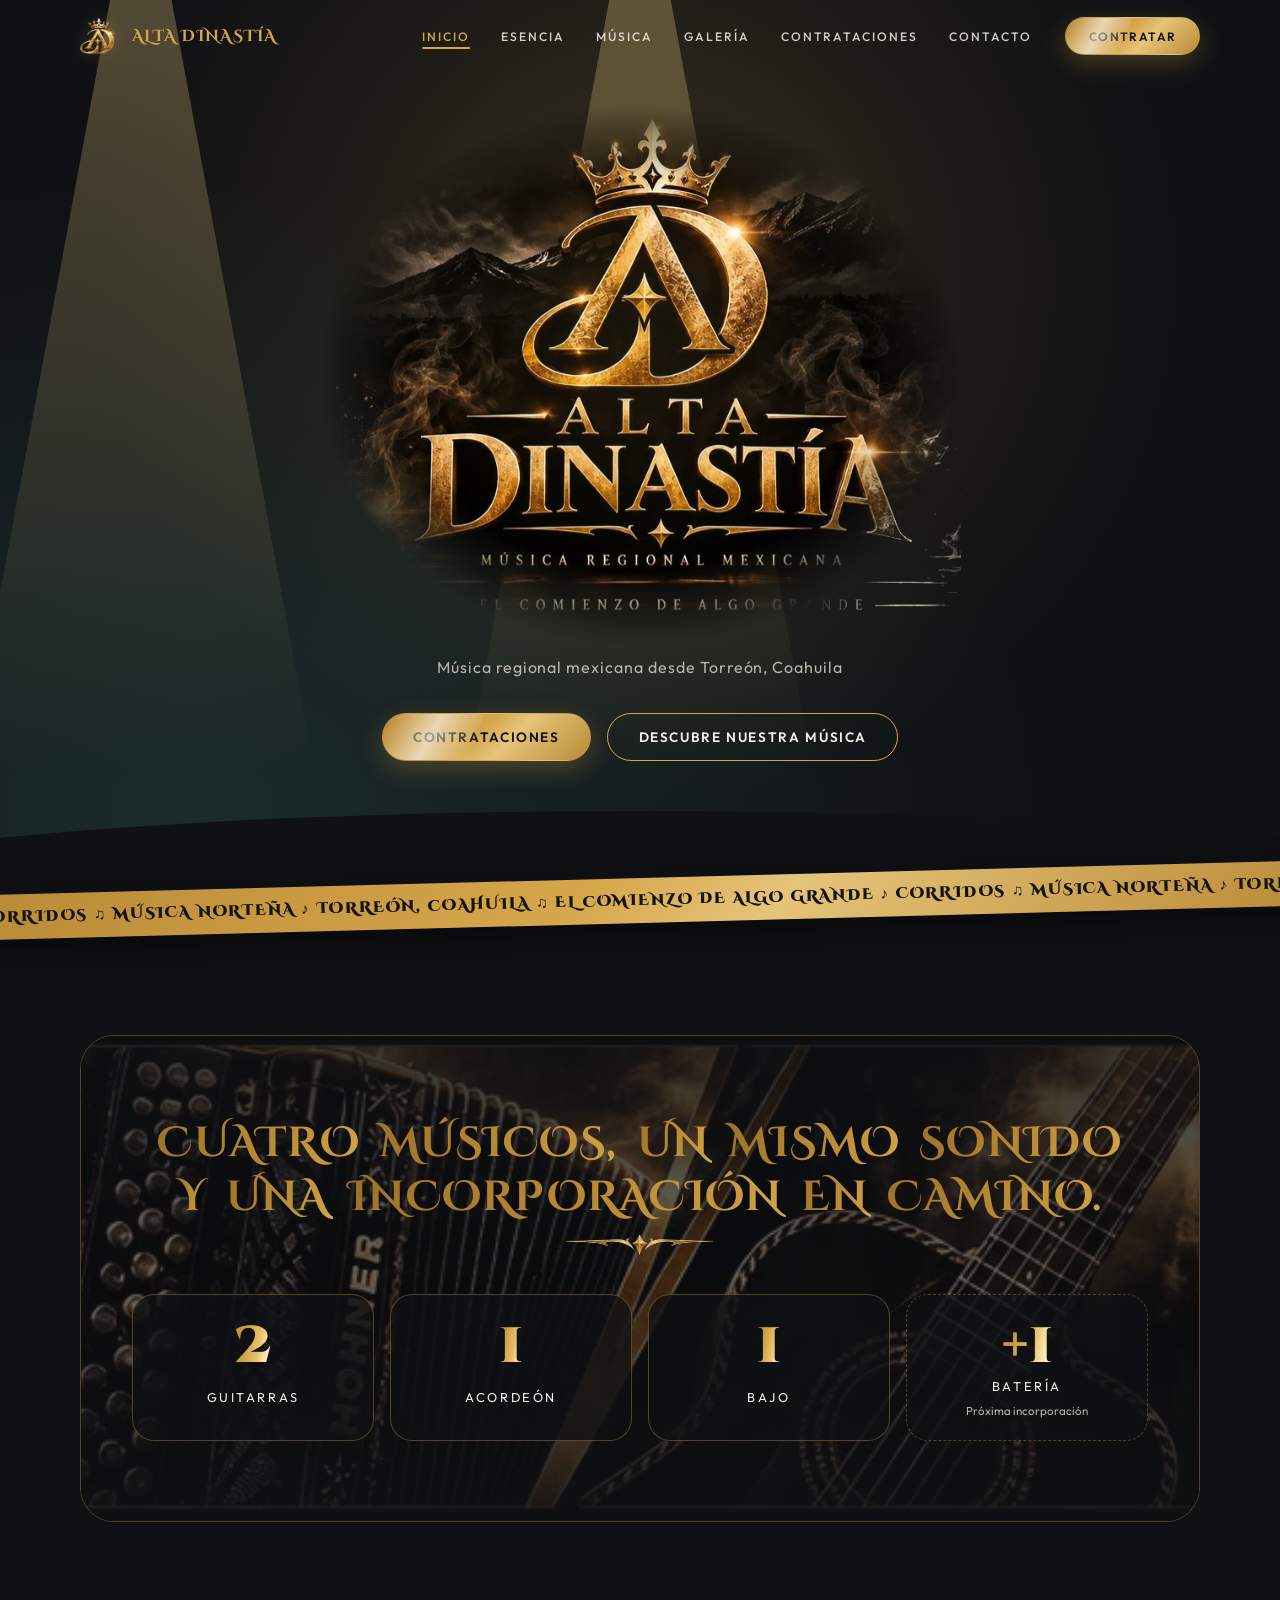
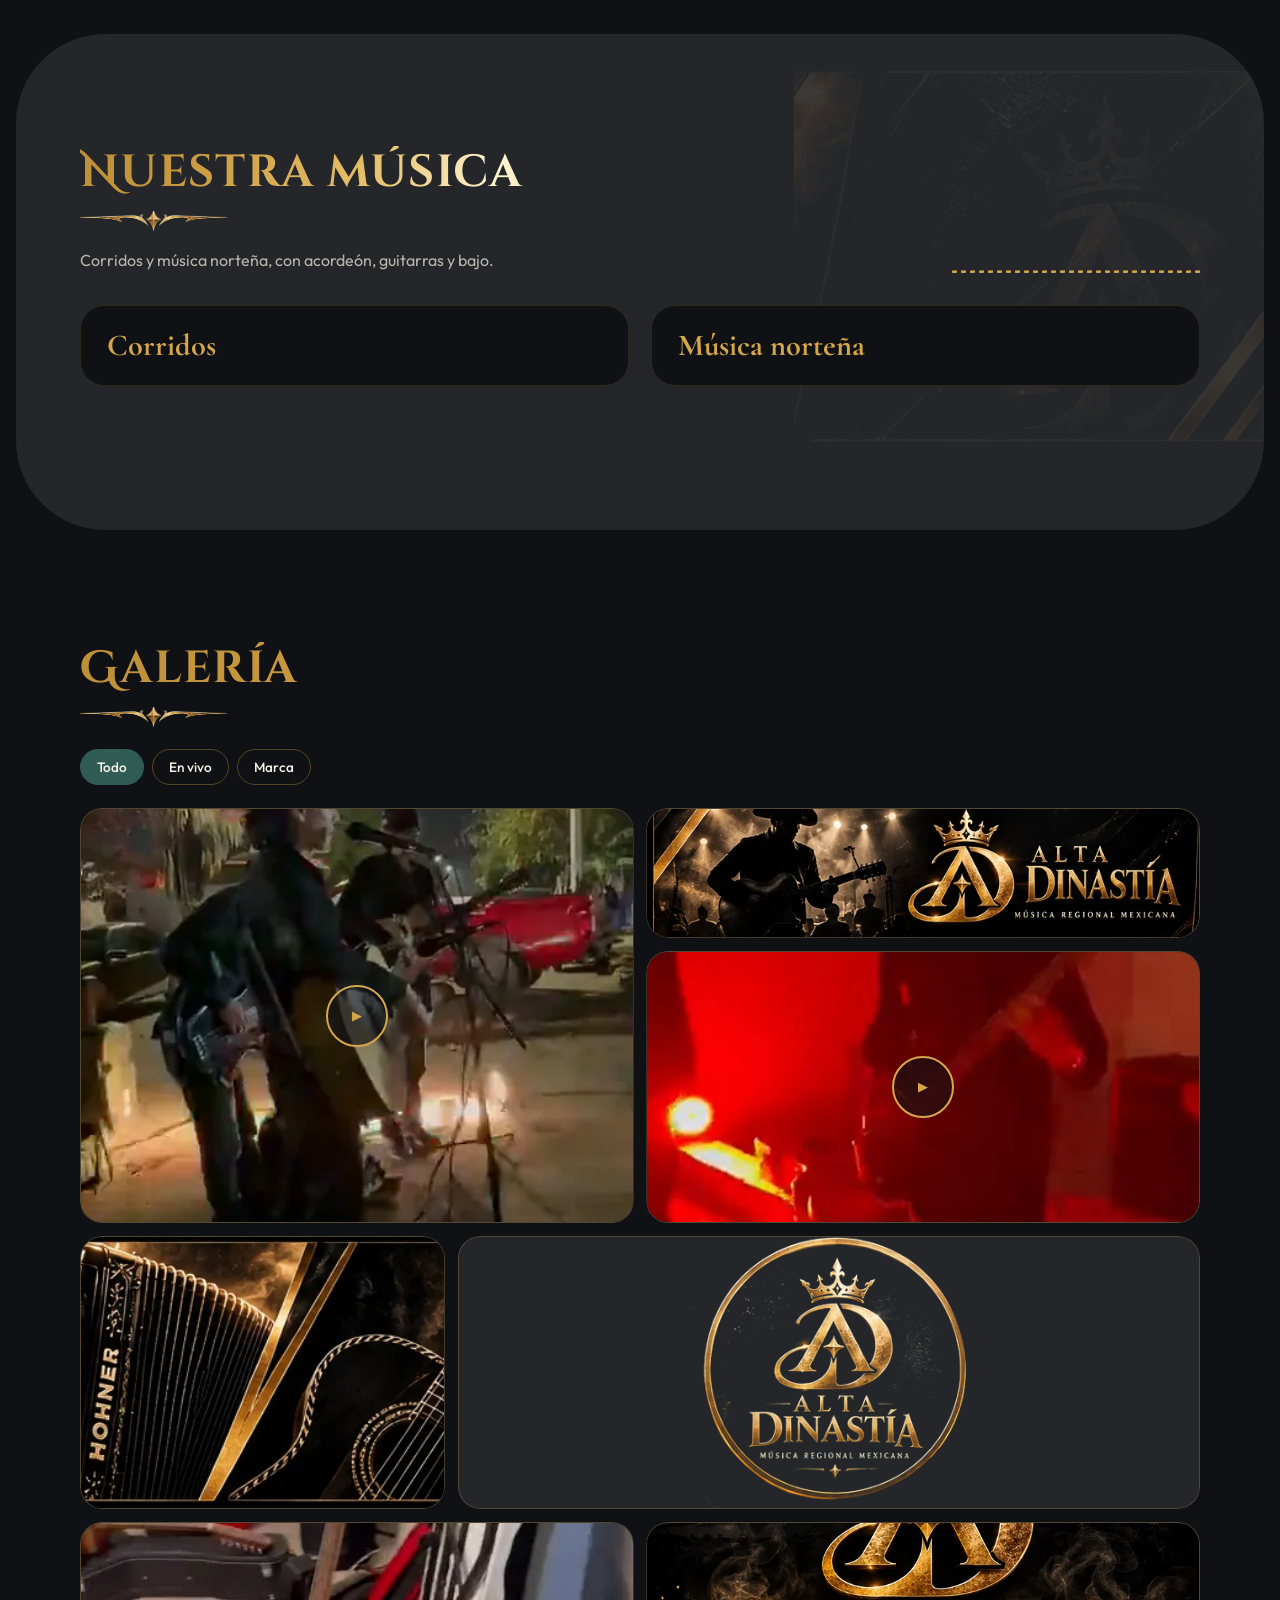
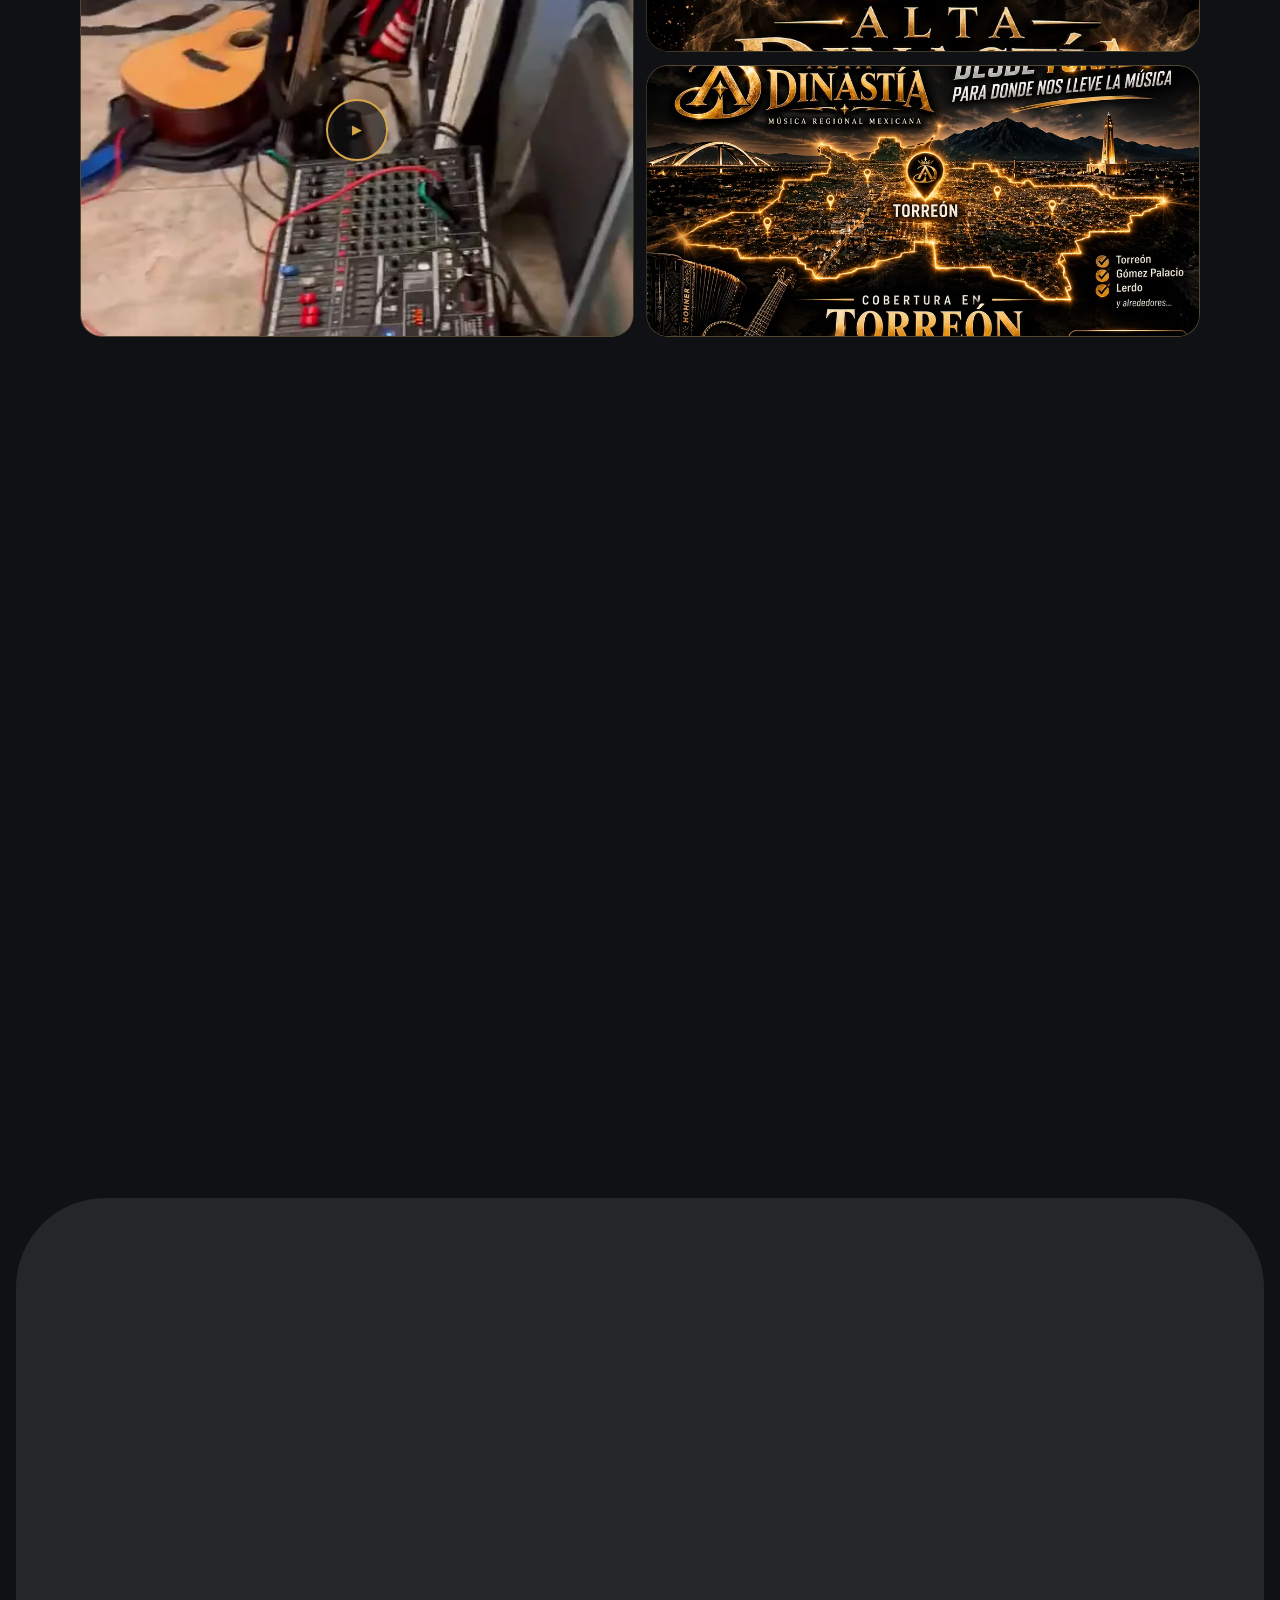
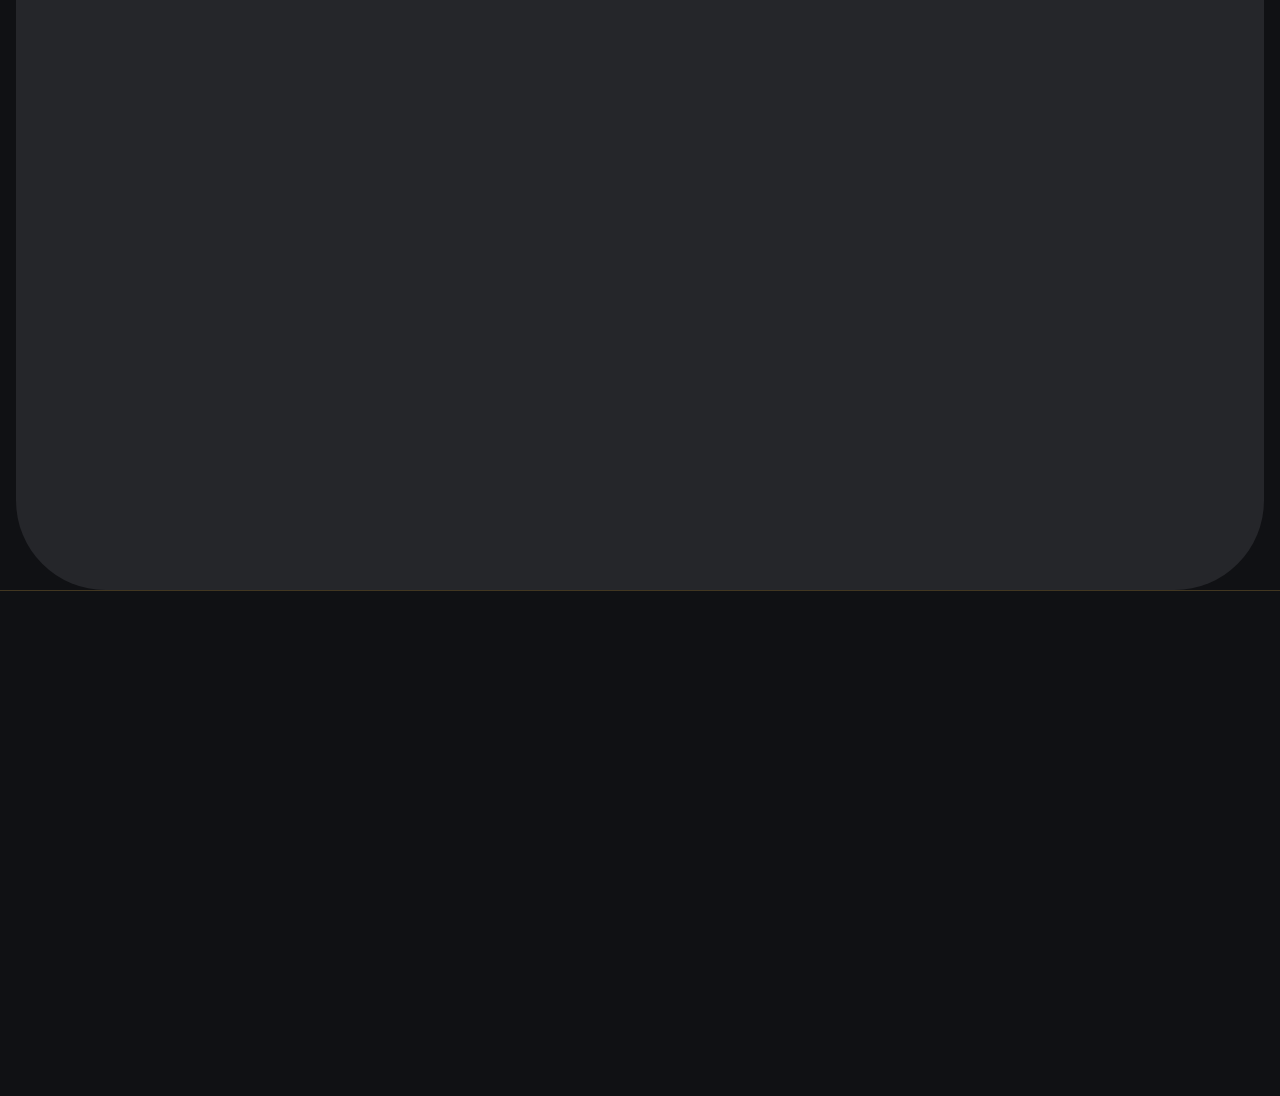
==== commit 95b35a0d: "Update index.html" ====
--- a/index.html
+++ b/index.html
@@ -97,7 +97,7 @@
 <label>Ubicación del evento<input name="lugar" required placeholder="Ciudad y lugar"><span class="err"></span></label>
 <label>Información adicional<textarea name="extra" rows="3"></textarea></label>
 <button class="btn gold" type="submit">SOLICITAR COTIZACIÓN</button>
-<p class="note" style="margin-top:0">Al enviar se abre WhatsApp con tu mensaje listo. No se guardan datos en ningún servidor.</p>
+<p class="note" style="margin-top:0">Al enviar se abre WhatsApp con tu mensaje listo.</p>
 </form>
 </div></section>
 
@@ -111,7 +111,6 @@
 <p class="sub">Torreón, Coahuila, México</p>
 <ul><li><a href="#esencia">Esencia</a></li><li><a href="#musica">Música</a></li><li><a href="#galeria">Galería</a></li><li><a href="#contratar">Contrataciones</a></li><li><a href="#contacto">Contacto</a></li></ul>
 <div class="soc"><a href="https://www.instagram.com/erik_dxc_official/" target="_blank" rel="noopener" aria-label="Instagram de ALTA DINASTÍA" class="ig"></a><a href="https://wa.me/528717972928?text=Hola%2C%20me%20interesa%20contratar%20a%20ALTA%20DINAST%C3%8DA%20para%20un%20evento.%20Me%20gustar%C3%ADa%20conocer%20su%20disponibilidad%2C%20servicios%20y%20cotizaci%C3%B3n." data-wa="Hola, me interesa contratar a ALTA DINASTÍA para un evento. Me gustaría conocer su disponibilidad, servicios y cotización." target="_blank" rel="noopener" aria-label="WhatsApp de ALTA DINASTÍA" class="wai2"></a></div>
-<p class="note">© <span id="yr"></span> ALTA DINASTÍA. Todos los derechos reservados.</p>
 <p class="fin">ALTA DINASTÍA — EL COMIENZO DE ALGO GRANDE.</p>
 </div></footer>
 <script src="js/main.js" defer></script>
--- a/style.css
+++ b/style.css
@@ -352,3 +352,6 @@
 html[data-fx~=lite].scr .marquee>div,html[data-fx~=lite].scr .sheen::before,html[data-fx~=lite].scr .btn.gold::after,
 html[data-fx~=lite].scr .art::after,html[data-fx~=lite].scr #contratar::before,html[data-fx~=lite].scr .ess::before{animation-play-state:paused!important}
 @media(hover:none),(pointer:coarse){.spot{display:none}}
+
+/* tarjetas sin texto (el nombre sigue en aria-label para lectores de pantalla) */
+.gi .cap,.vc .cap{display:none!important}
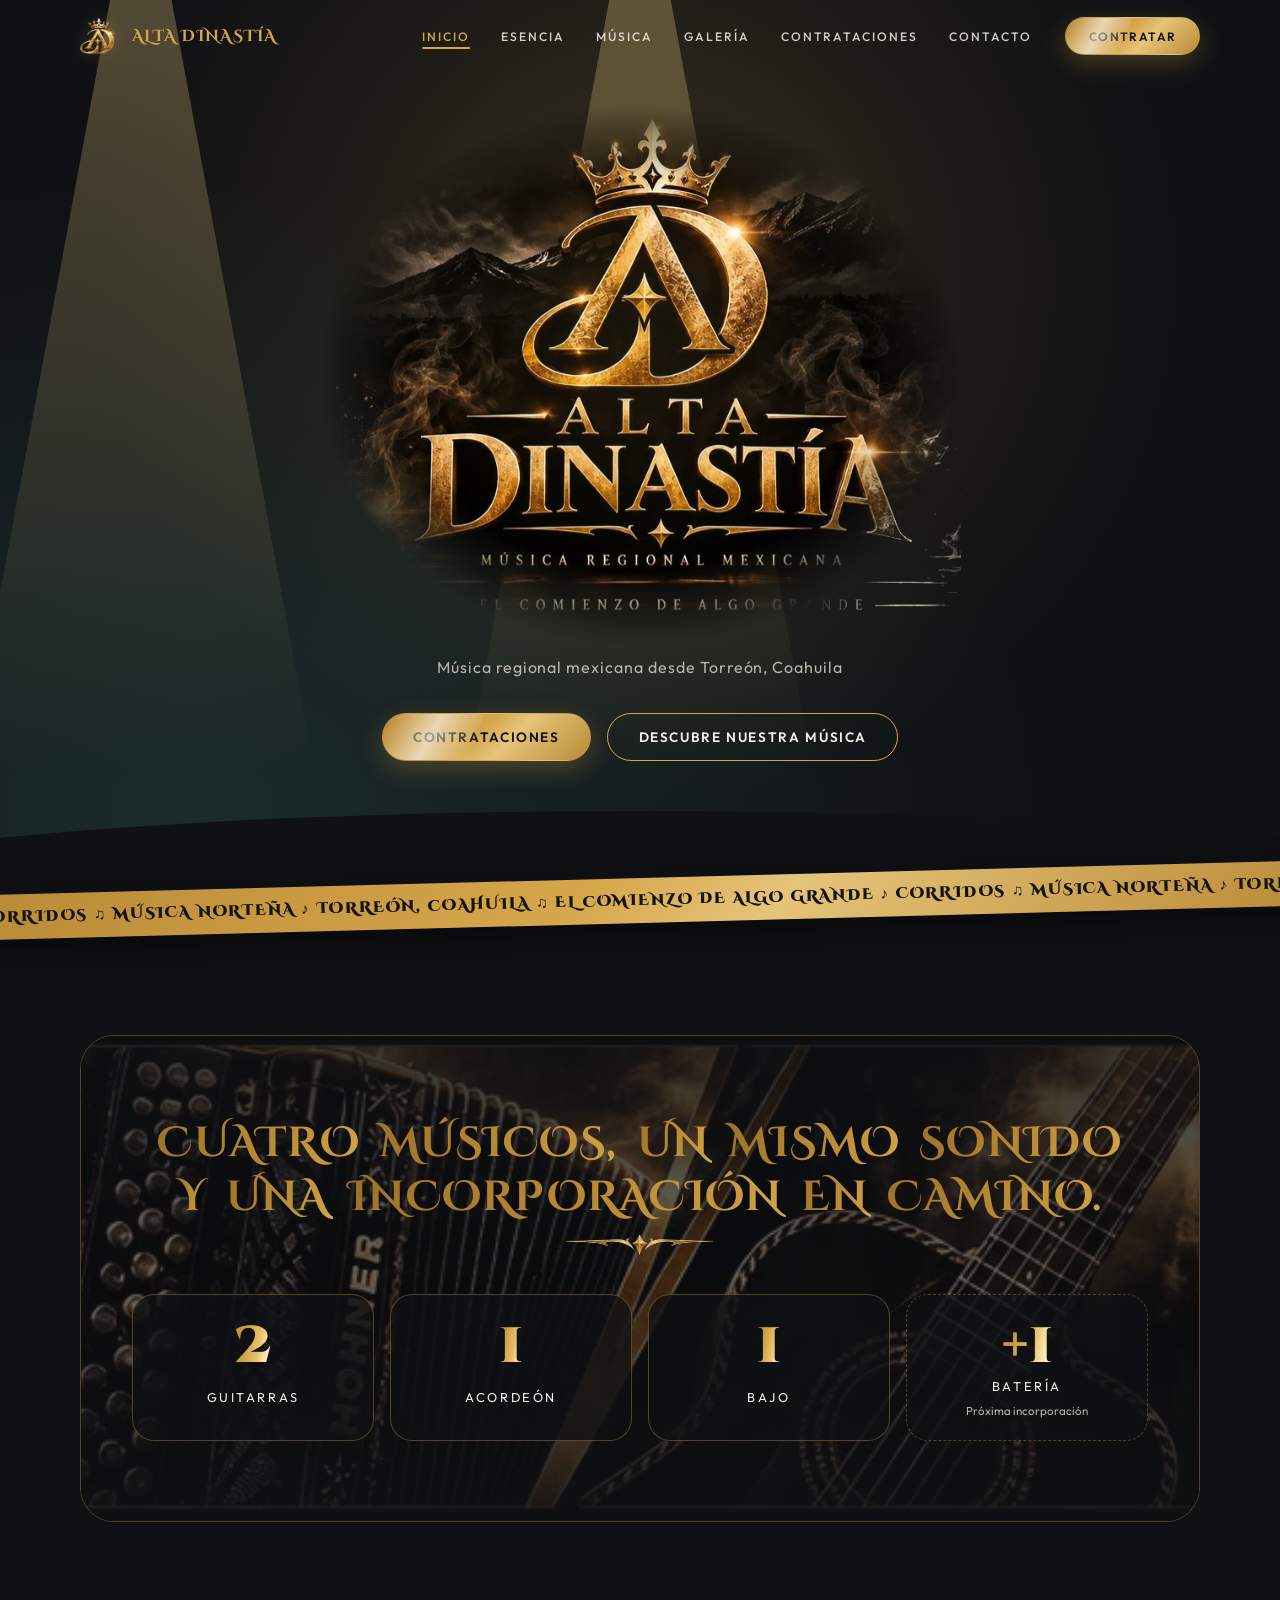
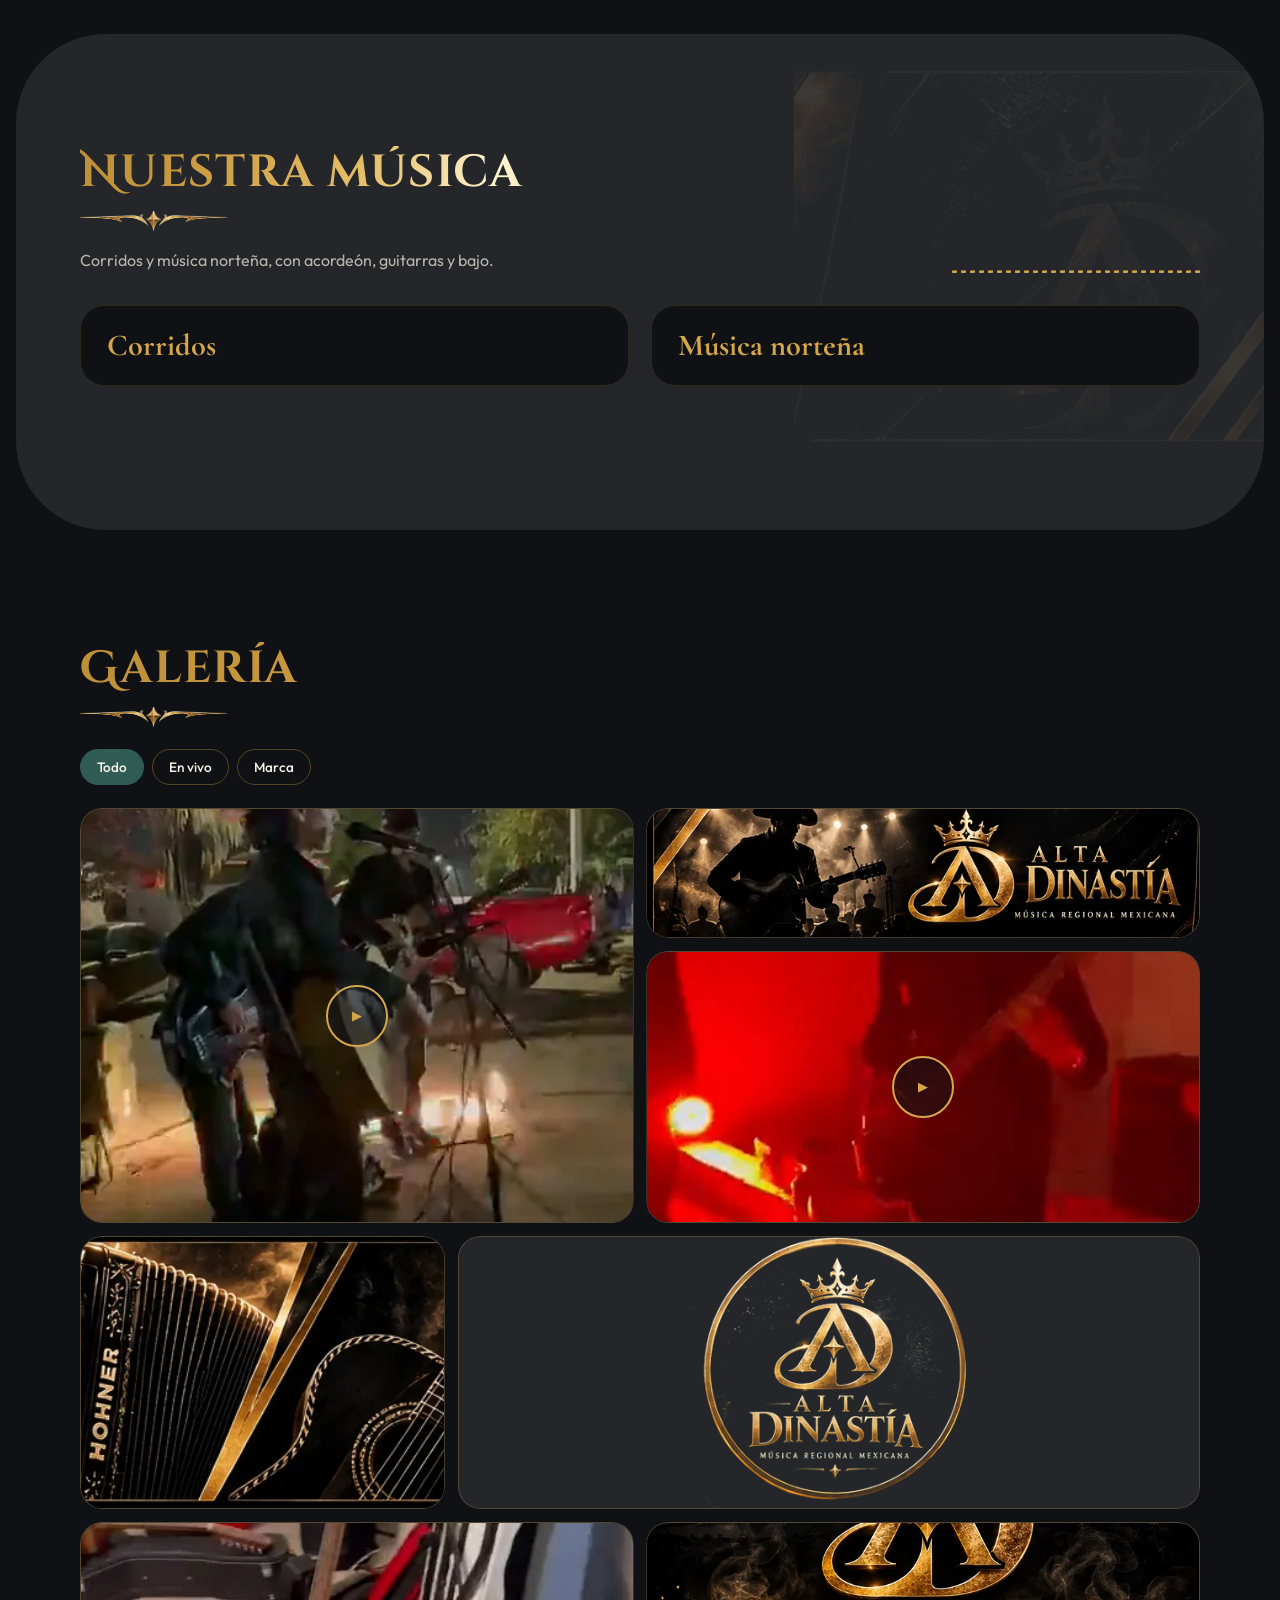
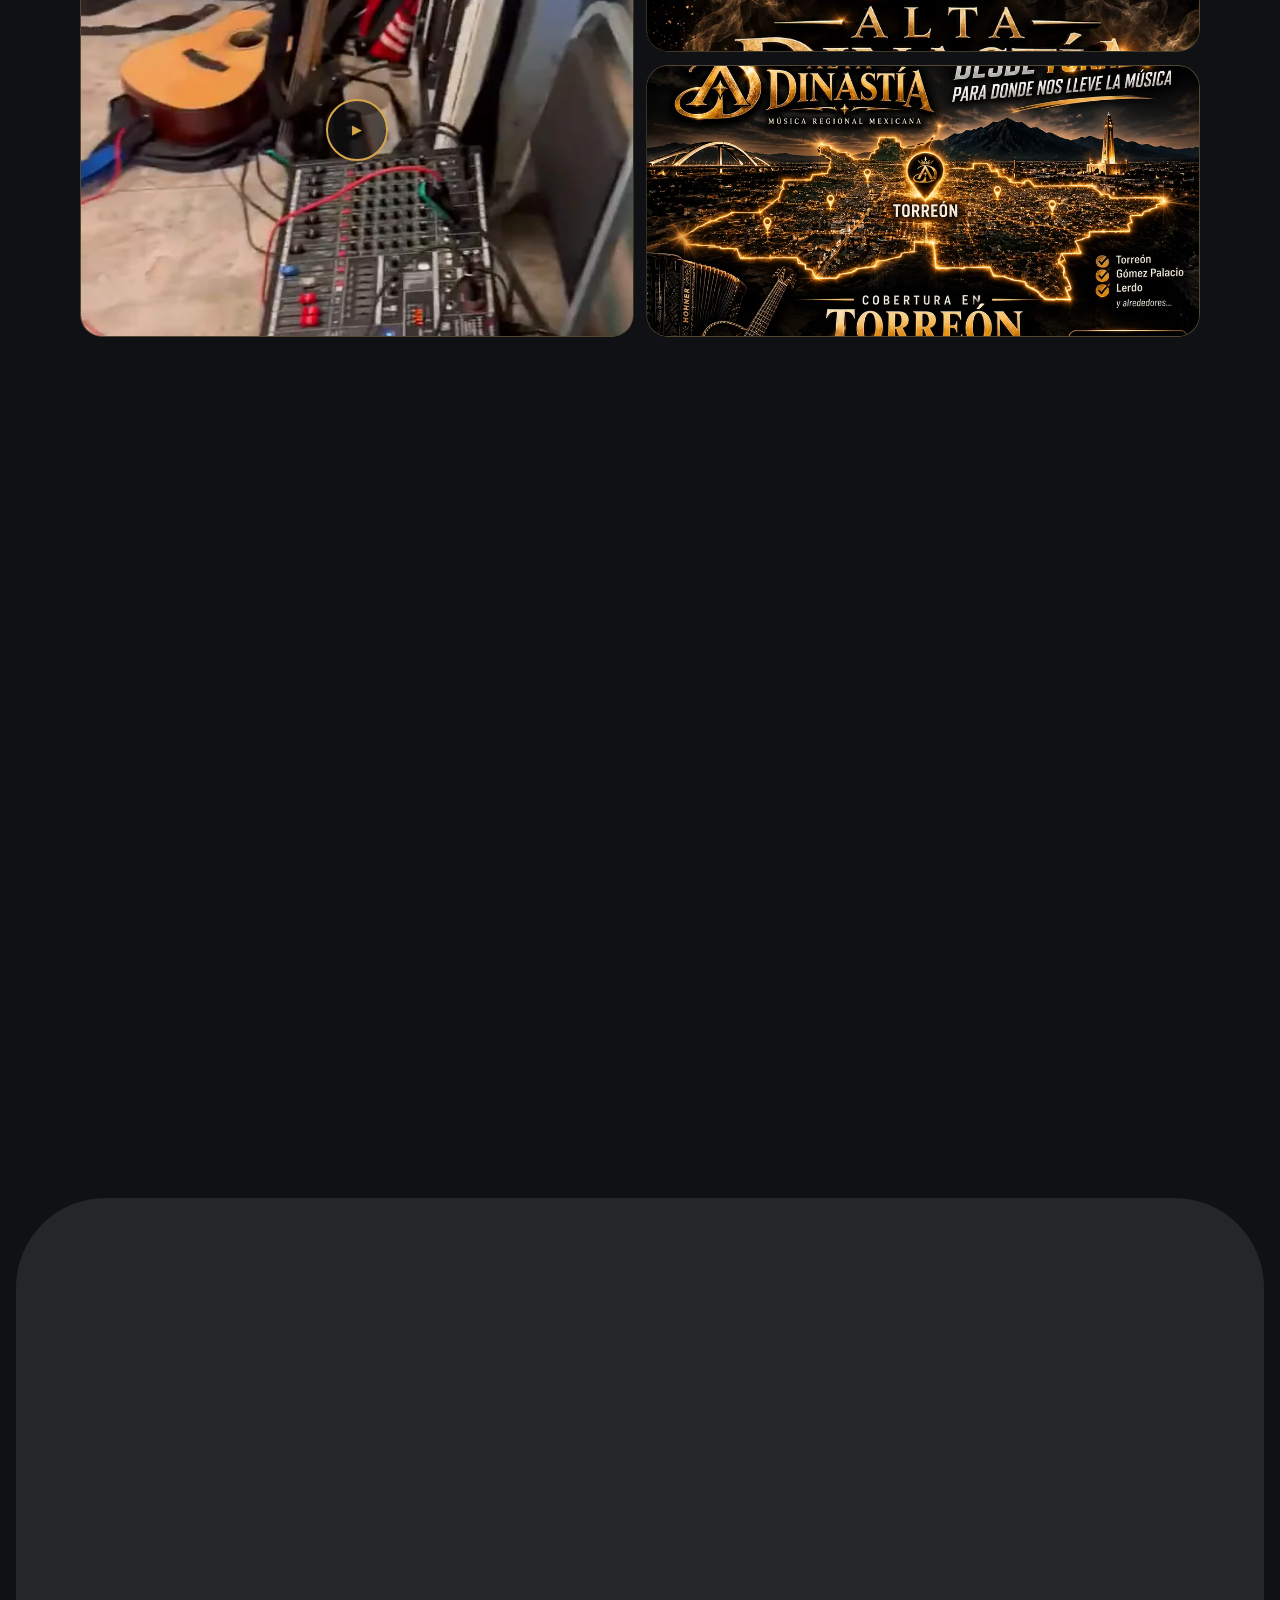
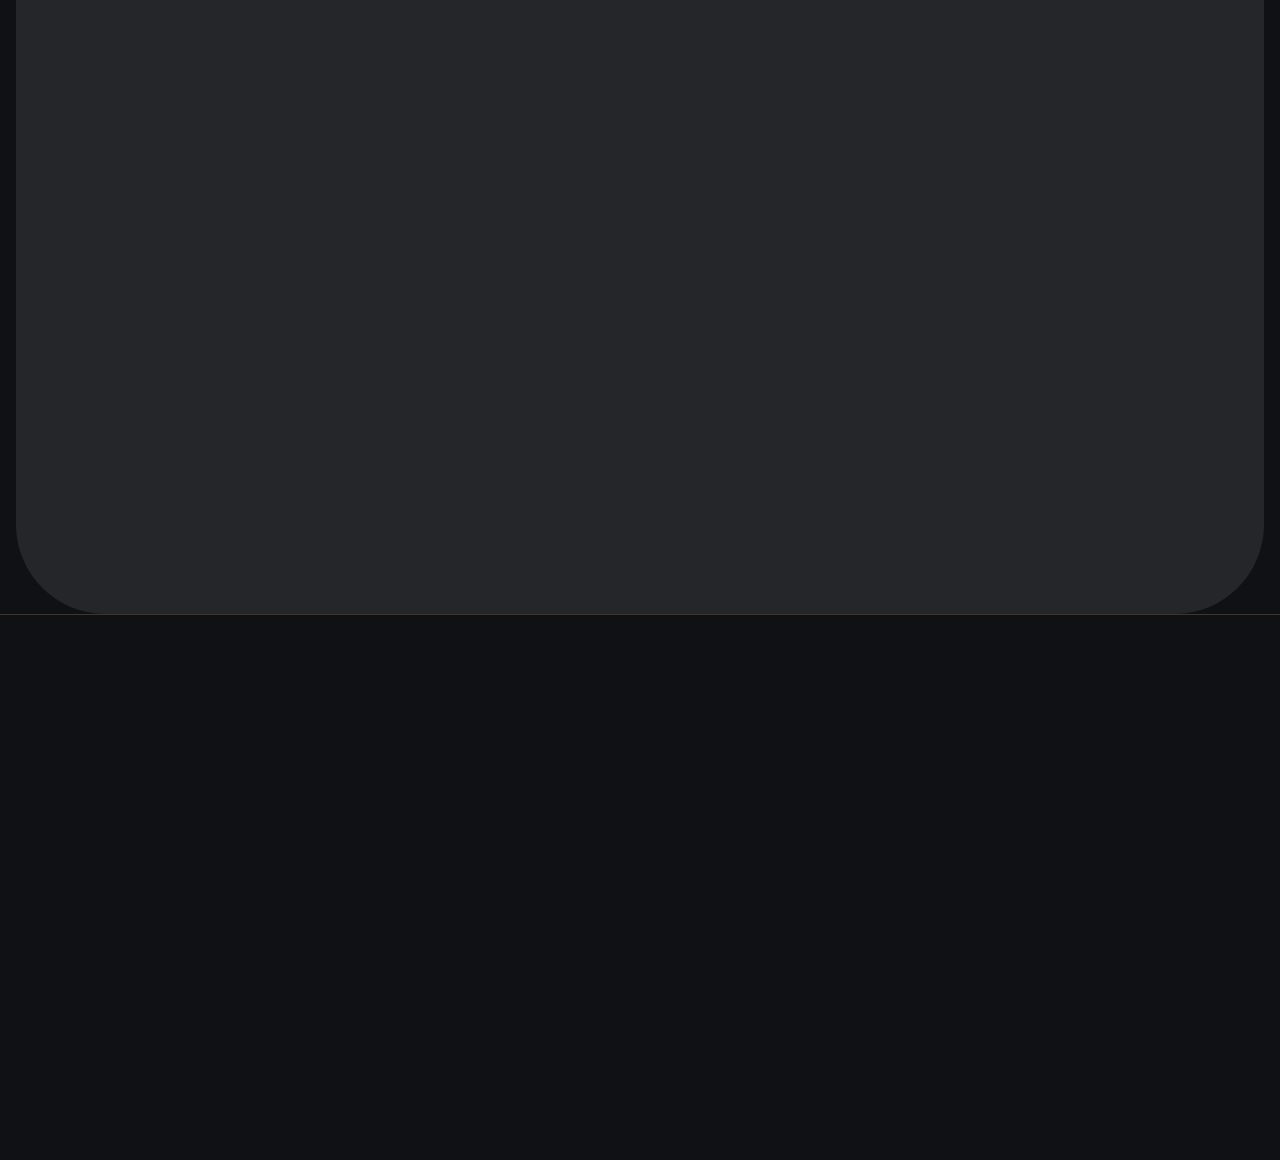
==== commit 4655584b: "Update index.html" ====
--- a/index.html
+++ b/index.html
@@ -82,7 +82,14 @@
 <p class="lead">Escríbenos y te respondemos con disponibilidad y cotización.</p>
 <div class="cbtns">
 <a class="cbtn" href="https://wa.me/528717972928?text=Hola%2C%20me%20interesa%20contratar%20a%20ALTA%20DINAST%C3%8DA%20para%20un%20evento.%20Me%20gustar%C3%ADa%20conocer%20su%20disponibilidad%2C%20servicios%20y%20cotizaci%C3%B3n." data-wa="Hola, me interesa contratar a ALTA DINASTÍA para un evento. Me gustaría conocer su disponibilidad, servicios y cotización." target="_blank" rel="noopener"><span class="ico wai2"></span><span><b>WhatsApp</b><small>871 797 2928</small></span></a>
-<a class="cbtn" href="https://www.instagram.com/erik_dxc_official/" target="_blank" rel="noopener"><span class="ico ig"></span><span><b>Instagram</b><small>@erik_dxc_official</small></span></a>
+<!-- <a class="cbtn" href="https://www.instagram.com/erik_dxc_official/" target="_blank" rel="noopener"><span class="ico ig"></span><span><b>Instagram</b><small>@erik_dxc_official</small></span></a> TEMPORALMENTE DESACTIVADO-->
+</div>
+<!-- INTEGRANTES: cambia USUARIO_1/2/3 (en href y en el texto) y el nombre por los reales -->
+<div class="cbtns mem">
+    <a class="cbtn" href="https://www.instagram.com/erik_dxc_official/" target="_blank" rel="noopener"><span class="ico ig"></span><span><b>Instagram</b><small>@erik_dxc_official</small></span></a>
+    <a class="cbtn" href="https://www.instagram.com/loredouu?obrf=MTMzZ3dvdW9ibmE2dw%3D%3D" target="_blank" rel="noopener"><span class="ico ig"></span><span><b>Instagram</b><small>@loredouu</small></span></a>
+    <a class="cbtn" href="https://www.instagram.com/irvin.j_gs?rpxt=dXc2cHFnbThvaHR2" target="_blank" rel="noopener"><span class="ico ig"></span><span><b>Instagram</b><small>@irvin.j_gs</small></span></a>
+    <a class="cbtn" href="https://www.instagram.com/ismael_solis5?vrfl=d3pqY2lzdGUwaWhp" target="_blank" rel="noopener"><span class="ico ig"></span><span><b>Instagram</b><small>@ismael_solis5</small></span></a>
 </div>
 <p class="note">Torreón, Coahuila, México</p>
 </div>
@@ -97,7 +104,7 @@
 <label>Ubicación del evento<input name="lugar" required placeholder="Ciudad y lugar"><span class="err"></span></label>
 <label>Información adicional<textarea name="extra" rows="3"></textarea></label>
 <button class="btn gold" type="submit">SOLICITAR COTIZACIÓN</button>
-<p class="note" style="margin-top:0">Al enviar se abre WhatsApp con tu mensaje listo.</p>
+<p class="note" style="margin-top:0">Al enviar se abre WhatsApp con tu mensaje listo. No se guardan datos en ningún servidor.</p>
 </form>
 </div></section>
 
@@ -111,6 +118,7 @@
 <p class="sub">Torreón, Coahuila, México</p>
 <ul><li><a href="#esencia">Esencia</a></li><li><a href="#musica">Música</a></li><li><a href="#galeria">Galería</a></li><li><a href="#contratar">Contrataciones</a></li><li><a href="#contacto">Contacto</a></li></ul>
 <div class="soc"><a href="https://www.instagram.com/erik_dxc_official/" target="_blank" rel="noopener" aria-label="Instagram de ALTA DINASTÍA" class="ig"></a><a href="https://wa.me/528717972928?text=Hola%2C%20me%20interesa%20contratar%20a%20ALTA%20DINAST%C3%8DA%20para%20un%20evento.%20Me%20gustar%C3%ADa%20conocer%20su%20disponibilidad%2C%20servicios%20y%20cotizaci%C3%B3n." data-wa="Hola, me interesa contratar a ALTA DINASTÍA para un evento. Me gustaría conocer su disponibilidad, servicios y cotización." target="_blank" rel="noopener" aria-label="WhatsApp de ALTA DINASTÍA" class="wai2"></a></div>
+<p class="note">© <span id="yr"></span> ALTA DINASTÍA. Todos los derechos reservados.</p>
 <p class="fin">ALTA DINASTÍA — EL COMIENZO DE ALGO GRANDE.</p>
 </div></footer>
 <script src="js/main.js" defer></script>
